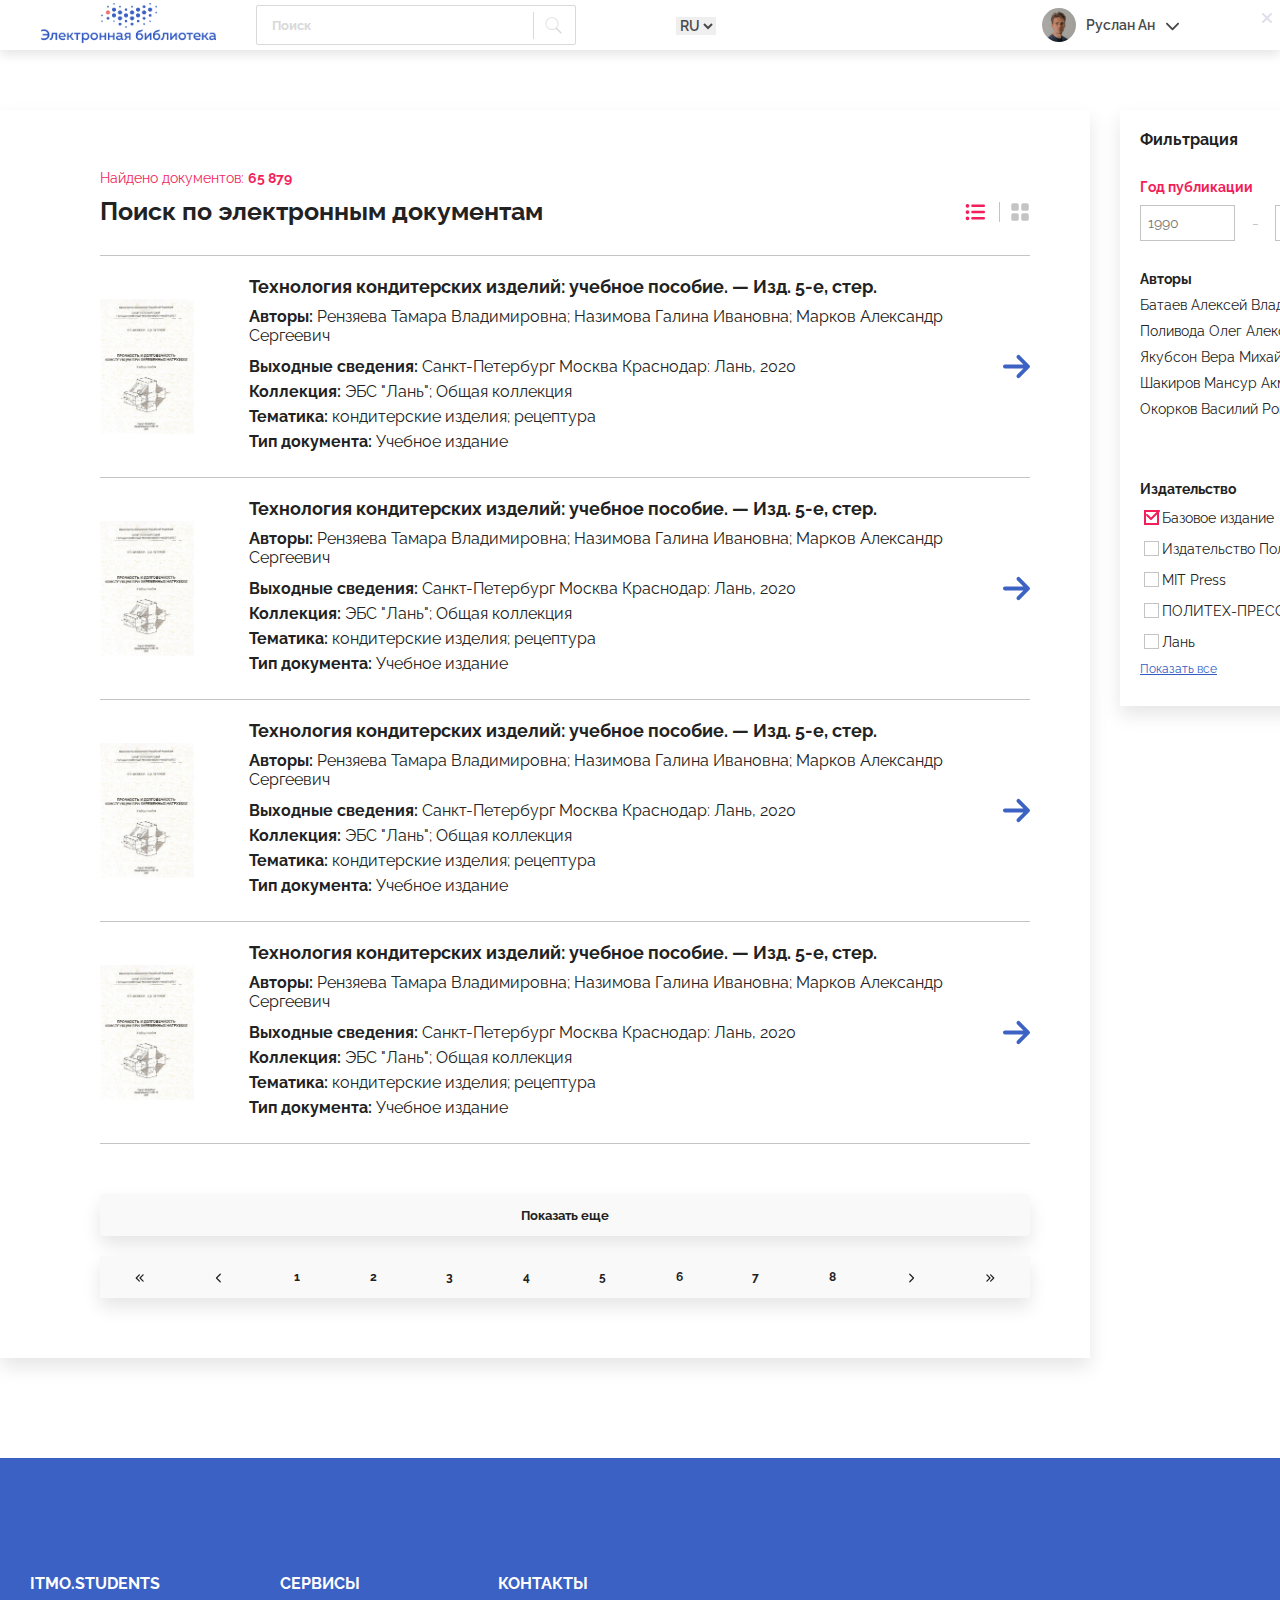
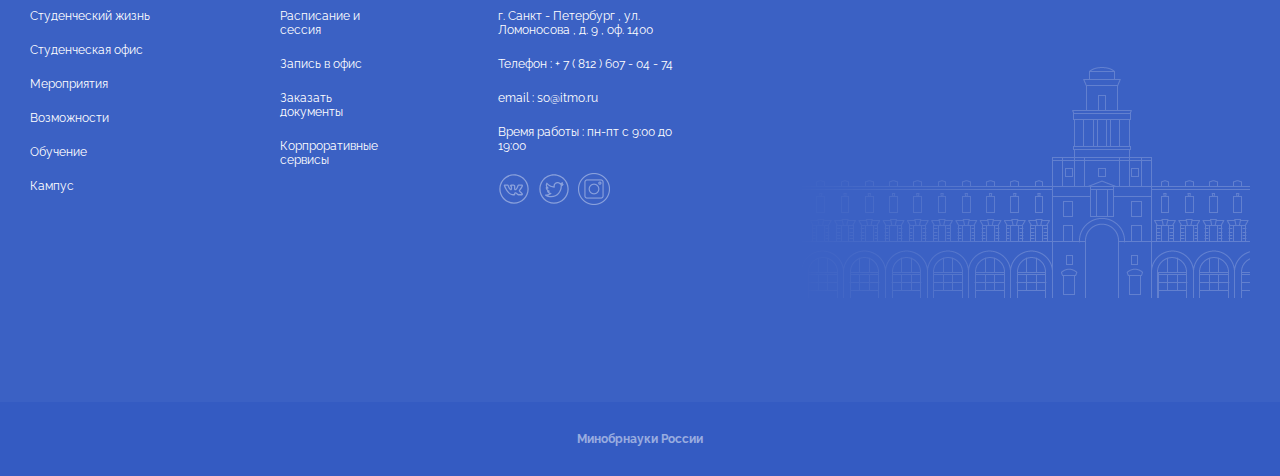
==== search.html @ 79553972 "Initial commit" ====
<!DOCTYPE html>
<html lang="ru">

<head>
    <link rel="stylesheet" href="style.css">
    <meta charset="utf-8">
    <title>Поиск</title>
</head>

<body>
    <header class="header">
        <nav class="header__nav">
            <ul class="header__nav-links">
                <li class="header__nav-link-item">
                    <img class="header__logo" src="assets/logo.png" alt="Логотип">
                </li>
                <li class="header__nav-link-item">
                    <form class="search__form">
                        <input class="search__input" type="search" placeholder="Поиск">
                        <button class="search__button"><a href="/search.html"><img
                                    src="assets/search-grey.svg"></a></button>
                    </form>
                </li>
                <li class="header__nav-link-item">
                    <select class="header__lang" name="lang">
                        <option class="header__lang-option">RU</option>
                        <option class="header__lang-option">EN</option>
                    </select>
                </li>
            </ul>
            <div class="header__profile">
                <img class="header__profile-img" src="assets/profile.jpg">
                <span class="header__profile-name">Руслан Ан</span>
                <img class="header__profile-arrow" src="assets/arrow-down.svg">
            </div>
        </nav>
    </header>
    <div class="container">
        <main class="search__main">
            <section class="search__results">
                <div class="search__header">
                    <div class="search__header-text">
                        <span class="search__header-number">Найдено документов: <span>65 879</span></span>
                        <span class="search__header-title">Поиск по электронным документам</span>
                    </div>
                    <div class="search__header-buttons">
                        <a><img src="assets/list.svg"></a>
                        <a><img src="assets/grid.svg"></a>
                    </div>
                </div>
                <article class="search__result-item">
                    <img class="search__result-img" src="assets/book.jpg">
                    <div class="search__result-description">
                        <span class="search__result-title">Технология кондитерских изделий: учебное пособие. — Изд. 5-е,
                            стер.</span>
                        <span class="search__result-description-item"><span>Авторы:</span> Рензяева Тамара Владимировна;
                            Назимова Галина
                            Ивановна; Марков Александр Сергеевич</span>
                        <span class="search__result-description-item"><span></span></span>
                        <span class="search__result-description-item"><span>Выходные сведения:</span> Санкт-Петербург
                            Москва Краснодар: Лань,
                            2020</span>
                        <span class="search__result-description-item"><span>Коллекция:</span> ЭБС "Лань"; Общая
                            коллекция</span>
                        <span class="search__result-description-item"><span>Тематика:</span> кондитерские изделия;
                            рецептура</span>
                        <span class="search__result-description-item"><span>Тип документа:</span> Учебное издание</span>
                    </div>
                    <img class="search__result-arrow" src="assets/arrow-right.svg">
                </article>
                <article class="search__result-item">
                    <img class="search__result-img" src="assets/book.jpg">
                    <div class="search__result-description">
                        <span class="search__result-title">Технология кондитерских изделий: учебное пособие. — Изд. 5-е,
                            стер.</span>
                        <span class="search__result-description-item"><span>Авторы:</span> Рензяева Тамара Владимировна;
                            Назимова Галина
                            Ивановна; Марков Александр Сергеевич</span>
                        <span class="search__result-description-item"><span></span></span>
                        <span class="search__result-description-item"><span>Выходные сведения:</span> Санкт-Петербург
                            Москва Краснодар: Лань,
                            2020</span>
                        <span class="search__result-description-item"><span>Коллекция:</span> ЭБС "Лань"; Общая
                            коллекция</span>
                        <span class="search__result-description-item"><span>Тематика:</span> кондитерские изделия;
                            рецептура</span>
                        <span class="search__result-description-item"><span>Тип документа:</span> Учебное издание</span>
                    </div>
                    <img class="search__result-arrow" src="assets/arrow-right.svg">
                </article>
                <article class="search__result-item">
                    <img class="search__result-img" src="assets/book.jpg">
                    <div class="search__result-description">
                        <span class="search__result-title">Технология кондитерских изделий: учебное пособие. — Изд. 5-е,
                            стер.</span>
                        <span class="search__result-description-item"><span>Авторы:</span> Рензяева Тамара Владимировна;
                            Назимова Галина
                            Ивановна; Марков Александр Сергеевич</span>
                        <span class="search__result-description-item"><span></span></span>
                        <span class="search__result-description-item"><span>Выходные сведения:</span> Санкт-Петербург
                            Москва Краснодар: Лань,
                            2020</span>
                        <span class="search__result-description-item"><span>Коллекция:</span> ЭБС "Лань"; Общая
                            коллекция</span>
                        <span class="search__result-description-item"><span>Тематика:</span> кондитерские изделия;
                            рецептура</span>
                        <span class="search__result-description-item"><span>Тип документа:</span> Учебное издание</span>
                    </div>
                    <img class="search__result-arrow" src="assets/arrow-right.svg">
                </article>
                <article class="search__result-item">
                    <img class="search__result-img" src="assets/book.jpg">
                    <div class="search__result-description">
                        <span class="search__result-title">Технология кондитерских изделий: учебное пособие. — Изд. 5-е,
                            стер.</span>
                        <span class="search__result-description-item"><span>Авторы:</span> Рензяева Тамара Владимировна;
                            Назимова Галина
                            Ивановна; Марков Александр Сергеевич</span>
                        <span class="search__result-description-item"><span></span></span>
                        <span class="search__result-description-item"><span>Выходные сведения:</span> Санкт-Петербург
                            Москва Краснодар: Лань,
                            2020</span>
                        <span class="search__result-description-item"><span>Коллекция:</span> ЭБС "Лань"; Общая
                            коллекция</span>
                        <span class="search__result-description-item"><span>Тематика:</span> кондитерские изделия;
                            рецептура</span>
                        <span class="search__result-description-item"><span>Тип документа:</span> Учебное издание</span>
                    </div>
                    <img class="search__result-arrow" src="assets/arrow-right.svg">
                </article>
                <button class="search__button-more">Показать еще</button>
                <div class="search__pagination">
                    <div class="search__pagination-item-arrow"><img src="assets/angles-left.svg"></div>
                    <div class="search__pagination-item-arrow"><img src="assets/chevron-left.svg"></div>
                    <div class="search__pagination-item-num">1</div>
                    <div class="search__pagination-item-num">2</div>
                    <div class="search__pagination-item-num">3</div>
                    <div class="search__pagination-item-num">4</div>
                    <div class="search__pagination-item-num">5</div>
                    <div class="search__pagination-item-num">6</div>
                    <div class="search__pagination-item-num">7</div>
                    <div class="search__pagination-item-num">8</div>
                    <div class="search__pagination-item-arrow"><img src="assets/chevron-right.svg"></div>
                    <div class="search__pagination-item-arrow"><img src="assets/angles-right.svg"></div>
                </div>
            </section>
            <aside class="search__filters">
                <div class="search__filter-header">
                    <span>Фильтрация</span>
                    <img src="assets/filter.svg">
                </div>
                <div class="search__filter-year">
                    <div class="search__filter-year-title">
                        <span>Год публикации</span>
                        <img src="assets/angle-up.svg">
                    </div>
                    <form class="search__filter-year-form">
                        <div class="search__filter-year-from">
                            <input type="search" placeholder="1990">
                            <a class="search__filter-year-clean"><img src="assets/xmark.svg"></a>
                        </div>
                        <span>-</span>
                        <div class="search__filter-year-to">
                            <input type="search" placeholder="2020">
                            <a class="search__filter-year-clean"><img src="assets/xmark.svg"></a>
                        </div>
                    </form>
                </div>
                <div class="search__filter-authors">
                    <div class="search__filter-authors-title">
                        <span>Авторы</span>
                        <img src="assets/angle-up.svg">
                    </div>
                    <div class="search__filter-author-item"><span>Батаев Алексей Владимирович</span></div>
                    <div class="search__filter-author-item"><span>Поливода Олег Александрович</span></div>
                    <div class="search__filter-author-item"><span>Якубсон Вера Михайловна</span></div>
                    <div class="search__filter-author-item"><span>Шакиров Мансур Акмелович</span></div>
                    <div class="search__filter-author-item"><span>Окорков Василий Романович </span></div>
                    <div class="search__filter-author-item">
                        <a class="search__filter-authors-more">Показать все</a>
                    </div>
                </div>


                <div class="search__filter-imprint">
                    <div class="search__filter-imprint-title">
                        <span>Издательство</span>
                        <img src="assets/angle-up.svg">
                    </div>
                    <div class="search__filter-imprint-item"><input type="checkbox" checked><label>Базовое
                            издание</label></div>
                    <div class="search__filter-imprint-item"><input type="checkbox"><label>Издательство Политех</label>
                    </div>
                    <div class="search__filter-imprint-item"><input type="checkbox"><label>MIT Press</label></div>
                    <div class="search__filter-imprint-item"><input type="checkbox"><label>ПОЛИТЕХ-ПРЕСС</label></div>
                    <div class="search__filter-imprint-item"><input type="checkbox"><label>Лань</label></div>
                </div>
                <div class="search__filter-imprint-item">
                    <a class="search__filter-imprint-more">Показать все</a>
                </div>

            </aside>
        </main>
    </div>

    <footer class="footer">
        <div class="footer__wrapper">
            <div class="footer__column">
                <h3>ITMO.STUDENTS</h3>
                <ul class="footer__links">
                    <li class="footer__link-item"><a href="#">Студенческий жизнь</a></li>
                    <li class="footer__link-item"><a href="#">Студенческая офис</a></li>
                    <li class="footer__link-item"><a href="#">Мероприятия</a></li>
                    <li class="footer__link-item"><a href="#">Возможности</a></li>
                    <li class="footer__link-item"><a href="#">Обучение</a></li>
                    <li class="footer__link-item"><a href="#">Кампус</a></li>
                </ul>
            </div>
            <div class="footer__column">
                <h3>СЕРВИСЫ</h3>
                <ul class="footer__links">
                    <li class="footer__link-item"><a href="#">Расписание и сессия</a></li>
                    <li class="footer__link-item"><a href="#">Запись в офис</a></li>
                    <li class="footer__link-item"><a href="#">Заказать документы</a></li>
                    <li class="footer__link-item"><a href="#">Корпроративные сервисы</a></li>
                </ul>
            </div>
            <div class="footer__column">
                <h3>КОНТАКТЫ</h3>
                <ul class="footer__links">
                    <li class="footer__link-item">г. Санкт - Петербург , ул. Ломоносова , д. 9 , оф. 1400</li>
                    <li class="footer__link-item">Телефон : + 7 ( 812 ) 607 - 04 - 74</li>
                    <li class="footer__link-item">email : so@itmo.ru </li>
                    <li class="footer__link-item">Время работы : пн-пт с 9:00 до 19:00</li>
                    <li class="footer__link-item">
                        <div class="footer__social">
                            <a class="footer__social-item"><img src="assets/vk.svg" alt="VK"></a>
                            <a class="footer__social-item"><img src="assets/twitter.svg" alt="Twitter"></a>
                            <a class="footer__social-item"><img src="assets/instagram.png" alt="Instagram"></a>
                        </div>
                    </li>
                </ul>
            </div>
            <div class="footer__column">
                <img src="assets/building.png">
            </div>
        </div>
    </footer>
    <div class="footer__banner">
        <span class="footer__banner-text">Минобрнауки России</span>
    </div>

</body>

</html>
---- style.css ----
/*--------------------------------index.html---------------------------------------*/

@import url('https://fonts.googleapis.com/css2?family=Raleway:ital,wght@0,100..900;1,100..900&display=swap');

* {
    font-family: "Raleway", serif;
    color: #222222;
}

body {
    margin: 0;
}

.container {
    width: 1500px;
    margin: auto
}

ul {
    list-style: none;
}

#oval {
    position: absolute;
    background: url('assets/ellipse.png');
    background-size: cover;
    width: 100%;
    height: 1020px;
    background-repeat: no-repeat;
    z-index: -1;
    top: 770px;
}

.button {
    color: #FFFFFF;
    font-size: 14px;
    font-weight: 400;
    padding: 15px 30px;
    background-color: rgba(25, 70, 186, 0.85);
    border: none;
    border-radius: 2px;

}

.button:hover,
.header__lang,
.search__button {
    cursor: pointer;
}

.header-main {
    height: 100px;
    margin-top: 40px;
}

.header-main__nav,
.header-main__nav-links {
    display: flex;
    flex-direction: row;
    justify-content: right;
}

.header-main__nav-links {
    align-items: center;
}

.header-main__nav-link-item:first-child {
    margin-right: 30px;
}

.header-main__lang {
    color: #9F9F9F;
    font-size: 14px;
    border: none;
}

.search-main {
    display: flex;
    flex-direction: column;
    align-items: center;
    margin-top: 50px;
}

.search-main__title {
    font-size: 36px;
}

.search-main__form {
    margin: 0 0 30px 0;
    position: relative;
}

.search-main__input {
    width: 670px;
    height: 57px;
    border: none;
    box-shadow: 0px 10px 9px 0px rgba(0, 0, 0, 0.10);
    padding: 0 15px;
    border-radius: 2px;
}

.search-main__input::placeholder {
    color: #C8C8C8;
}

.search-main__button {
    border: none;
    background-color: none;
    background-color: unset;
    position: absolute;
    right: 10px;
    top: 20px;
    border-left: 1px solid rgba(204, 204, 204, 1);
    padding-left: 10px;
}

.search-main__button>a>img {
    height: 19px;
    margin-top: 3px;
}

.search-main__buttons>button:first-child {
    margin-right: 30px;
}

.about {
    display: flex;
    flex-direction: row;
    justify-content: space-around;
    margin-top: 200px;
}

.about__article {
    width: 315px;
    box-shadow: 6px -4px 20px 0px rgba(0, 0, 0, 0.10);
    border-radius: 4px;
    padding: 60px 30px;
    display: flex;
    flex-direction: column;
    align-items: center;
    background-color: #FFFFFF;
}

.article__decription {
    font-weight: 600;
    text-align: center;
    color: rgba(159, 159, 159, 1);
    margin: 0;
}

main {
    margin-bottom: 100px;
}

footer {
    display: flex;
    flex-direction: column;
    justify-content: space-between;
    background-color: #3b61c4;
    padding: 100px 30px;
}

.footer__wrapper {
    display: flex;
    flex-direction: row;
    justify-content: space-between;
}

.footer__column {
    margin-right: 120px;
}

.footer__column>h3 {
    color: #FFFFFF;
    font-size: 16px;
}

.footer__column:last-child {
    padding: 90px 0 0 0;
    margin: 0;
}

.footer__links {
    padding: 0;
}

.footer__link-item,
.footer__link-item>a {
    color: #FFFFFF;
    text-decoration: none;
    font-size: 12px;
}

.footer__link-item {
    margin-bottom: 20px;
}

.footer__social-item>img {
    height: 32px;
    opacity: 0.4;
    margin-right: 5px;
}

.footer__banner {
    background-color: #345bc2;
    height: 74px;
    display: flex;
    flex-direction: row;
    align-items: center;
    justify-content: center;
}

.footer__banner-text {
    color: rgba(255, 255, 255, 0.5);
    font-size: 12px;
    font-weight: 700;
}

/*--------------------------------search.html---------------------------------------*/

.header {
    box-shadow: 0px 5px 10px 0px rgba(0, 0, 0, 0.10);
}

.header__nav,
.header__nav-links,
.header__profile,
.search__main,
.search__result-item,
.search__header,
.search__filter-header,
.search__filter-year-form,
.search__filter-year-title,
.search__filter-authors-title,
.search__filter-imprint-title {
    display: flex;
    flex-direction: row;
    align-items: center;
}

.search__main {
    align-items: flex-start;
}

.header__nav {
    justify-content: space-between;
    height: 50px;
}

.header__logo {
    height: 40px;
    margin-right: 40px;
}

.header__nav-links {
    justify-content: flex-start;
}

.search__form {
    position: relative;
    margin-right: 100px;
}

.search__input {
    width: 320px;
    height: 40px;
    border: 1px solid #D9D9D9;
    padding: 0 15px;
    border-radius: 2px;
}

.search__input::placeholder {
    color: #D9D9D9;
    font-weight: 700;
}

.search__button {
    border: none;
    background-color: unset;
    position: absolute;
    right: 7px;
    top: 7px;
    border-left: 1px solid #D9D9D9;
    padding-left: 10px;
}

.search__button>a>img {
    height: 19px;
    margin-top: 3px;
}

.header__lang {
    border: none;
    color: #494949;
    font-size: 14px;
    font-weight: 600;
}

.header__profile {
    margin-right: 100px;
}

.header__profile-img {
    height: 34px;
    border-radius: 34px;
    margin-right: 10px;
}

.header__profile-name {
    color: #494949;
    font-size: 14px;
    font-weight: 600;
    margin-right: 10px;
}

.header__profile-arrow {
    width: 15px;
}

.search__results {
    margin-top: 60px;
    width: 930px;
    box-shadow: 0px 9px 18px 0px rgba(0, 0, 0, 0.10);
    display: flex;
    flex-direction: column;
    padding: 60px 60px 60px 100px;
}

.search__header {
    justify-content: space-between;
    align-items: flex-end;
    margin-bottom: 30px;
}

.search__header-text {
    display: flex;
    flex-direction: column;
}

.search__header-number {
    color: #F21F5B;
    font-size: 14px;
}

.search__header-number>span {
    font-size: 14px;
    color: #F21F5B;
    font-weight: 700;
}

.search__header-title {
    font-size: 25px;
    font-weight: 700;
    margin-top: 10px;
}

.search__header-buttons>a>img {
    height: 20px;
    padding: 0 10px;
}

.search__header-buttons>a:last-child>img {
    border-left: 1px solid #C4C4C4;
    padding-right: 0;
}


.search__result-item {
    border-top: 1px solid #C4C4C4;
    border-bottom: 1px solid #C4C4C4;
    padding: 20px 0;
    justify-content: space-between;
    margin-top: -1px;
}

.search__result-img {
    height: 135px;
}

.search__result-description {
    display: flex;
    flex-direction: column;
    align-items: flex-start;
    width: 700px;
}

.search__result-title {
    font-size: 18px;
    font-weight: 700;
    margin-bottom: 10px;
}

.search__result-description-item {
    margin-bottom: 6px;
}

.search__result-description-item>span {
    font-weight: 700;
}

.search__result-arrow {
    width: 27px;
}

.search__button-more {
    border: none;
    border-radius: 4px;
    box-shadow: 0px 9px 18px 0px rgba(0, 0, 0, 0.10);
    margin-top: 50px;
    background-color: #FAF9F9;
    font-weight: 700;
    height: 42px;
}

.search__pagination {
    height: 42px;
    width: 100%;
    display: flex;
    flex-direction: row;
    align-items: center;
    justify-content: space-around;
    box-shadow: 0px 9px 18px 0px rgba(0, 0, 0, 0.10);
    margin-top: 20px;
    background-color: #FAF9F9;
}

.search__pagination-item-arrow>img {
    height: 10px;
    width: 10px;
}

.search__pagination-item-num {
    font-weight: 700;
    font-size: 12px;
}

.search__filters {
    margin-top: 60px;
    width: 230px;
    box-shadow: 0px 9px 18px 0px rgba(0, 0, 0, 0.10);
    display: flex;
    flex-direction: column;
    padding: 20px;
    margin-left: 30px;
}

.search__filter-header,
.search__filter-year-form,
.search__filter-year-title {
    justify-content: space-between;
}

.search__filter-header>span {
    font-weight: 700;
}

.search__filter-header>img {
    width: 18px;
}

.search__filter-year,
.search__filter-authors,
.search__filter-imprint {
    margin-top: 30px;
}

.search__filter-year-form>span {
    color: #C4C4C4;
}

.search__filter-year-title {
    align-items: flex-start;
}

.search__filter-year-title>span,
.search__filter-authors-title>span,
.search__filter-imprint-title>span {
    font-size: 14px;
    font-weight: 700;
    color: #F21F5B;
    margin-bottom: 10px;
}

.search__filter-authors-title>span,
.search__filter-imprint-title>span {
    color: #222222;
}

.search__filter-year-title>img,
.search__filter-authors-title>img,
.search__filter-imprint-title>img {
    height: 20px;
}

.search__filter-year-from>input,
.search__filter-year-to>input {
    width: 95px;
    height: 36px;
    border: 1px solid #C4C4C4;
    font-size: 14px;
    padding: 7px;
}

.search__filter-year-form>input::placeholder {
    color: #C4C4C4;
}

-from,
.search__filter-year-to {
    position: relative;
}

.search__filter-year-clean {
    position: absolute;
    z-index: 1;
    right: 7px;
    top: 10px;
}

.search__filter-year-clean>img {
    height: 16px;
}

.search__filter-authors-title,
.search__filter-imprint-title {
    justify-content: space-between;
    align-items: flex-start;
}

.search__filter-author-item,
.search__filter-imprint-item {
    margin-bottom: 10px;
    font-size: 14px;
}

.search__filter-author-item:last-of-type,
.search__filter-imprint-more:last-of-type {
    display: flex;
    flex-direction: row;
    justify-content: end;
}

.search__filter-authors-more,
.search__filter-imprint-more {
    text-decoration: underline;
    color: #345bc2;
    font-size: 12px;
}

.search__filter-imprint-item {
    display: flex;
    align-items: center;
}

.search__filter-imprint-item>input[type="checkbox"]:checked {
    border: 2px solid #F21F5B;
}

.search__filter-imprint-item>input[type="checkbox"] {
    border: 1px solid #C4C4C4;
    accent-color: white;
    appearance: none;
    height: 15px;
    width: 15px;
    position: relative;
}

.search__filter-imprint-item>input[type="checkbox"]:checked::after {
    content: "";
    background-image: url('assets/check.svg');
    background-repeat: no-repeat;
    position: absolute;
    top: -5px;
    left: 0px;
    width: 16px;
    height: 16px;
    color: #F21F5B;
}
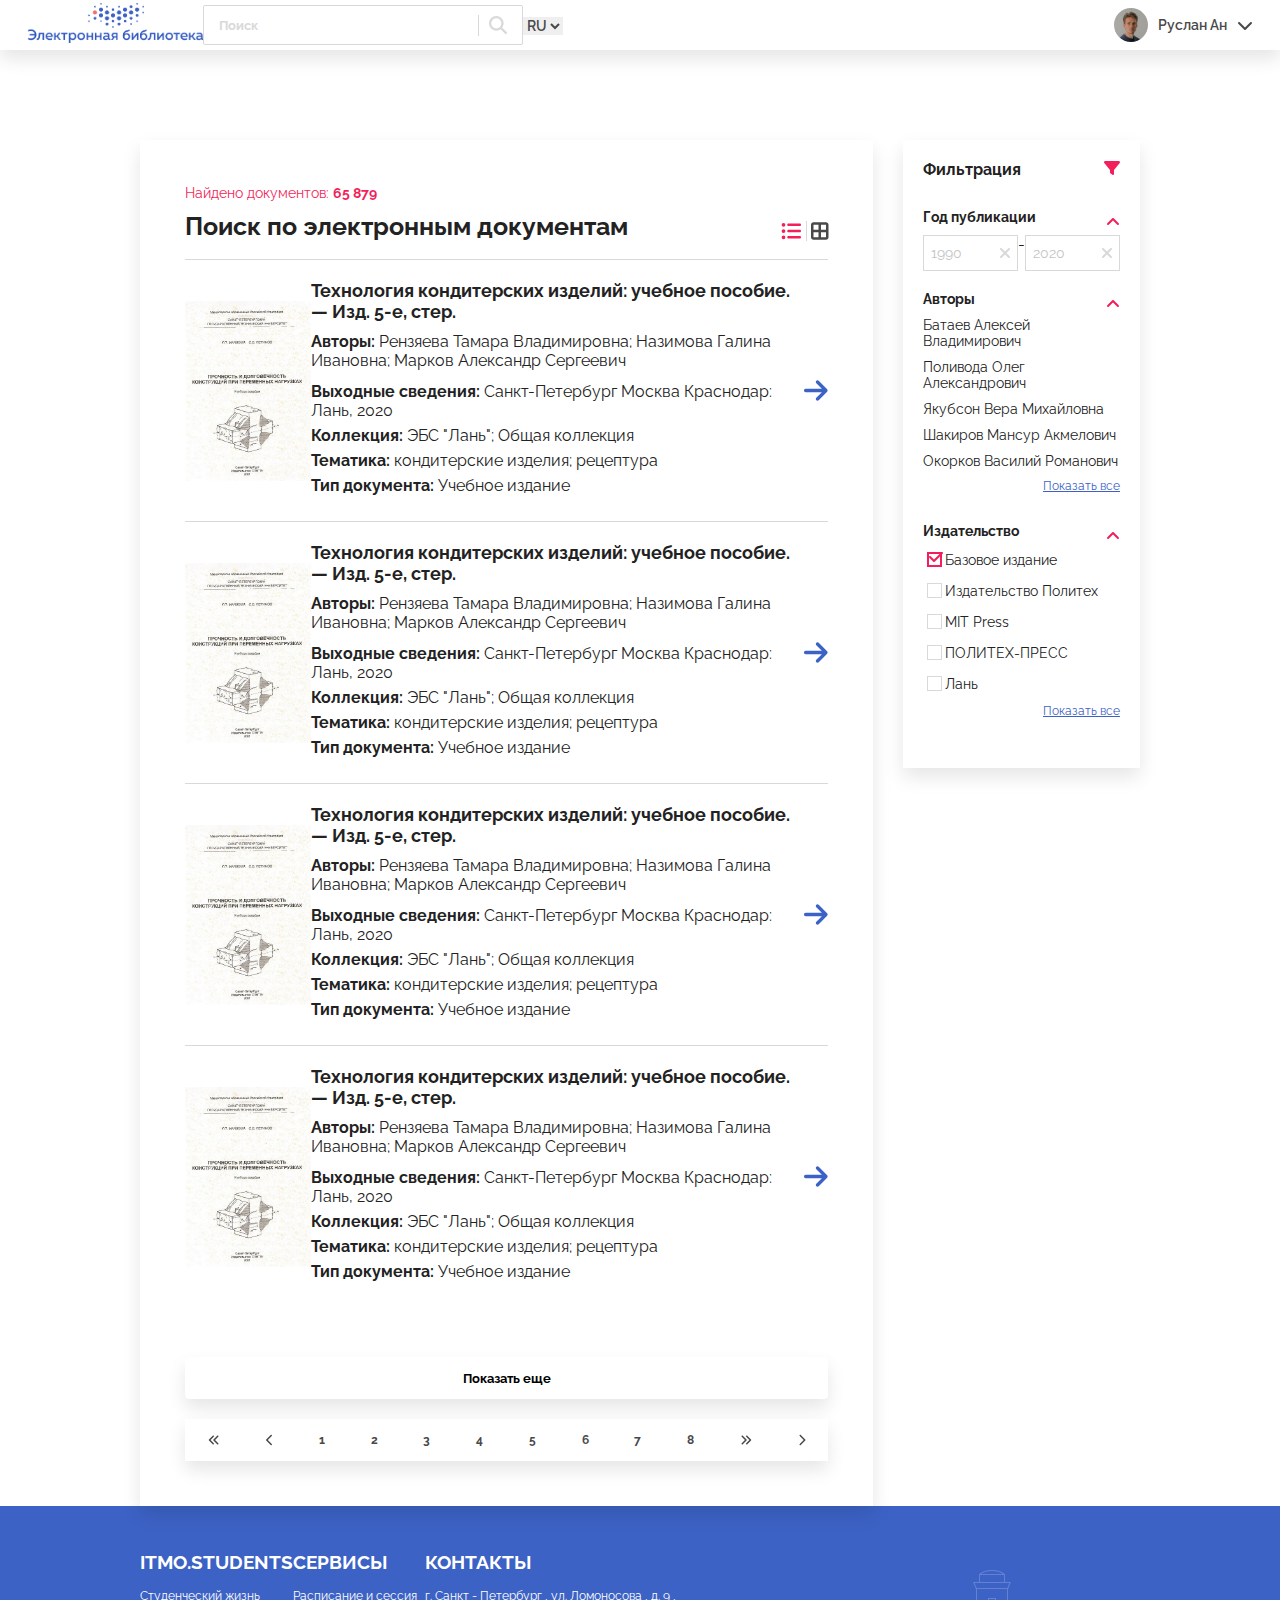
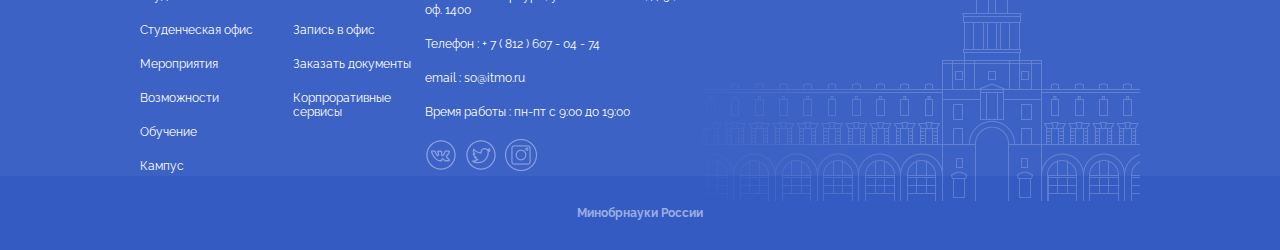
==== commit 7a7cfd18: "- refactor css to scss - added fontawesome - added responsiveness" ====
--- a/search.html
+++ b/search.html
@@ -2,8 +2,12 @@
 <html lang="ru">
 
 <head>
-    <link rel="stylesheet" href="style.css">
-    <meta charset="utf-8">
+    <meta charset="UTF-8">
+    <meta name="viewport"
+          content="width=device-width, user-scalable=no, initial-scale=1.0, maximum-scale=1.0, minimum-scale=1.0">
+    <meta http-equiv="X-UA-Compatible" content="ie=edge">
+    <link rel="stylesheet" href="style/style.css">
+    <script src="assets/fontawesome/js/all.js" defer></script>
     <title>Поиск</title>
 </head>
 
@@ -15,10 +19,11 @@
                     <img class="header__logo" src="assets/logo.png" alt="Логотип">
                 </li>
                 <li class="header__nav-link-item">
-                    <form class="search__form">
-                        <input class="search__input" type="search" placeholder="Поиск">
-                        <button class="search__button"><a href="/search.html"><img
-                                    src="assets/search-grey.svg"></a></button>
+                    <form class="header__search-form">
+                        <input class="header__search-input" type="search" placeholder="Поиск">
+                        <button class="header__search-button" type="submit"  tabindex="4">
+                            <span class="fa-solid fa-magnifying-glass"></span>
+                        </button>
                     </form>
                 </li>
                 <li class="header__nav-link-item">
@@ -31,225 +36,222 @@
             <div class="header__profile">
                 <img class="header__profile-img" src="assets/profile.jpg">
                 <span class="header__profile-name">Руслан Ан</span>
-                <img class="header__profile-arrow" src="assets/arrow-down.svg">
+                <span class="header__profile-arrow fa-solid fa-chevron-down"></span>
             </div>
         </nav>
     </header>
-    <div class="container">
-        <main class="search__main">
-            <section class="search__results">
-                <div class="search__header">
-                    <div class="search__header-text">
-                        <span class="search__header-number">Найдено документов: <span>65 879</span></span>
-                        <span class="search__header-title">Поиск по электронным документам</span>
+    <div class="spacer"></div>
+    <main class="search__main">
+        <section class="search__results">
+            <div class="search__header">
+                <div class="search__header-text">
+                    <span class="search__header-number">Найдено документов: <span>65 879</span></span>
+                    <span class="search__header-title">Поиск по электронным документам</span>
+                </div>
+                <div class="search__header-buttons">
+                    <span class="search__header-button-list fa-solid fa-list-ul"></span>
+                    <span class="search__header-button-grid fa-solid fa-border-all"></span>
+                </div>
+            </div>
+            <article class="search__result-item">
+                <img class="search__result-img" src="assets/book.jpg">
+                <div class="search__result-description">
+                    <span class="search__result-title">Технология кондитерских изделий: учебное пособие. — Изд. 5-е,
+                        стер.</span>
+                    <span class="search__result-description-item"><span>Авторы:</span> Рензяева Тамара Владимировна;
+                        Назимова Галина
+                        Ивановна; Марков Александр Сергеевич</span>
+                    <span class="search__result-description-item"><span></span></span>
+                    <span class="search__result-description-item"><span>Выходные сведения:</span> Санкт-Петербург
+                        Москва Краснодар: Лань,
+                        2020</span>
+                    <span class="search__result-description-item"><span>Коллекция:</span> ЭБС "Лань"; Общая
+                        коллекция</span>
+                    <span class="search__result-description-item"><span>Тематика:</span> кондитерские изделия;
+                        рецептура</span>
+                    <span class="search__result-description-item"><span>Тип документа:</span> Учебное издание</span>
+                </div>
+                <a class="search__result-view" href=""><span class="search__result-arrow fa-solid fa-arrow-right"></span></a>
+
+            </article>
+            <article class="search__result-item">
+                <img class="search__result-img" src="assets/book.jpg">
+                <div class="search__result-description">
+                    <span class="search__result-title">Технология кондитерских изделий: учебное пособие. — Изд. 5-е,
+                        стер.</span>
+                    <span class="search__result-description-item"><span>Авторы:</span> Рензяева Тамара Владимировна;
+                        Назимова Галина
+                        Ивановна; Марков Александр Сергеевич</span>
+                    <span class="search__result-description-item"><span></span></span>
+                    <span class="search__result-description-item"><span>Выходные сведения:</span> Санкт-Петербург
+                        Москва Краснодар: Лань,
+                        2020</span>
+                    <span class="search__result-description-item"><span>Коллекция:</span> ЭБС "Лань"; Общая
+                        коллекция</span>
+                    <span class="search__result-description-item"><span>Тематика:</span> кондитерские изделия;
+                        рецептура</span>
+                    <span class="search__result-description-item"><span>Тип документа:</span> Учебное издание</span>
+                </div>
+                <a class="search__result-view" href=""><span class="search__result-arrow fa-solid fa-arrow-right"></span></a>
+            </article>
+            <article class="search__result-item">
+                <img class="search__result-img" src="assets/book.jpg">
+                <div class="search__result-description">
+                    <span class="search__result-title">Технология кондитерских изделий: учебное пособие. — Изд. 5-е,
+                        стер.</span>
+                    <span class="search__result-description-item"><span>Авторы:</span> Рензяева Тамара Владимировна;
+                        Назимова Галина
+                        Ивановна; Марков Александр Сергеевич</span>
+                    <span class="search__result-description-item"><span></span></span>
+                    <span class="search__result-description-item"><span>Выходные сведения:</span> Санкт-Петербург
+                        Москва Краснодар: Лань,
+                        2020</span>
+                    <span class="search__result-description-item"><span>Коллекция:</span> ЭБС "Лань"; Общая
+                        коллекция</span>
+                    <span class="search__result-description-item"><span>Тематика:</span> кондитерские изделия;
+                        рецептура</span>
+                    <span class="search__result-description-item"><span>Тип документа:</span> Учебное издание</span>
+                </div>
+                <a class="search__result-view" href=""><span class="search__result-arrow fa-solid fa-arrow-right"></span></a>
+            </article>
+            <article class="search__result-item">
+                <img class="search__result-img" src="assets/book.jpg">
+                <div class="search__result-description">
+                    <span class="search__result-title">Технология кондитерских изделий: учебное пособие. — Изд. 5-е,
+                        стер.</span>
+                    <span class="search__result-description-item"><span>Авторы:</span> Рензяева Тамара Владимировна;
+                        Назимова Галина
+                        Ивановна; Марков Александр Сергеевич</span>
+                    <span class="search__result-description-item"><span></span></span>
+                    <span class="search__result-description-item"><span>Выходные сведения:</span> Санкт-Петербург
+                        Москва Краснодар: Лань,
+                        2020</span>
+                    <span class="search__result-description-item"><span>Коллекция:</span> ЭБС "Лань"; Общая
+                        коллекция</span>
+                    <span class="search__result-description-item"><span>Тематика:</span> кондитерские изделия;
+                        рецептура</span>
+                    <span class="search__result-description-item"><span>Тип документа:</span> Учебное издание</span>
+                </div>
+                <a class="search__result-view" href=""><span class="search__result-arrow fa-solid fa-arrow-right"></span></a>
+            </article>
+            <button class="search__button-more">Показать еще</button>
+            <div class="search__pagination">
+                <span class="search__pagination-item-arrow fa-solid fa-angles-left"></span>
+                <span class="search__pagination-item-arrow fa-solid fa-chevron-left"></span>
+                <div class="search__pagination-item-num">1</div>
+                <div class="search__pagination-item-num">2</div>
+                <div class="search__pagination-item-num">3</div>
+                <div class="search__pagination-item-num">4</div>
+                <div class="search__pagination-item-num">5</div>
+                <div class="search__pagination-item-num">6</div>
+                <div class="search__pagination-item-num">7</div>
+                <div class="search__pagination-item-num">8</div>
+                <span class="search__pagination-item-arrow fa-solid fa-angles-right"></span>
+                <span class="search__pagination-item-arrow fa-solid fa-chevron-right"></span>
+            </div>
+        </section>
+        <aside class="search__filters">
+            <div class="search__filters-title">
+                <span>Фильтрация</span>
+                <span class="fa-solid fa-filter"></span>
+            </div>
+            <div class="search__filter search__filter-year">
+                <div class="search__filter-header">
+                    <span class=" search__filter-title">Год публикации</span>
+                    <span class="fa-solid fa-angle-up"></span>
+                </div>
+                <form class="search__filter-year-form">
+                    <div class="search__filter-year-from">
+                        <input type="search" placeholder="1990">
+                        <span class="search__filter-year-clean fa-solid fa-xmark"></span>
                     </div>
-                    <div class="search__header-buttons">
-                        <a><img src="assets/list.svg"></a>
-                        <a><img src="assets/grid.svg"></a>
+                    <span>-</span>
+                    <div class="search__filter-year-to">
+                        <input type="search" placeholder="2020">
+                        <span class="search__filter-year-clean fa-solid fa-xmark"></span>
                     </div>
-                </div>
-                <article class="search__result-item">
-                    <img class="search__result-img" src="assets/book.jpg">
-                    <div class="search__result-description">
-                        <span class="search__result-title">Технология кондитерских изделий: учебное пособие. — Изд. 5-е,
-                            стер.</span>
-                        <span class="search__result-description-item"><span>Авторы:</span> Рензяева Тамара Владимировна;
-                            Назимова Галина
-                            Ивановна; Марков Александр Сергеевич</span>
-                        <span class="search__result-description-item"><span></span></span>
-                        <span class="search__result-description-item"><span>Выходные сведения:</span> Санкт-Петербург
-                            Москва Краснодар: Лань,
-                            2020</span>
-                        <span class="search__result-description-item"><span>Коллекция:</span> ЭБС "Лань"; Общая
-                            коллекция</span>
-                        <span class="search__result-description-item"><span>Тематика:</span> кондитерские изделия;
-                            рецептура</span>
-                        <span class="search__result-description-item"><span>Тип документа:</span> Учебное издание</span>
-                    </div>
-                    <img class="search__result-arrow" src="assets/arrow-right.svg">
-                </article>
-                <article class="search__result-item">
-                    <img class="search__result-img" src="assets/book.jpg">
-                    <div class="search__result-description">
-                        <span class="search__result-title">Технология кондитерских изделий: учебное пособие. — Изд. 5-е,
-                            стер.</span>
-                        <span class="search__result-description-item"><span>Авторы:</span> Рензяева Тамара Владимировна;
-                            Назимова Галина
-                            Ивановна; Марков Александр Сергеевич</span>
-                        <span class="search__result-description-item"><span></span></span>
-                        <span class="search__result-description-item"><span>Выходные сведения:</span> Санкт-Петербург
-                            Москва Краснодар: Лань,
-                            2020</span>
-                        <span class="search__result-description-item"><span>Коллекция:</span> ЭБС "Лань"; Общая
-                            коллекция</span>
-                        <span class="search__result-description-item"><span>Тематика:</span> кондитерские изделия;
-                            рецептура</span>
-                        <span class="search__result-description-item"><span>Тип документа:</span> Учебное издание</span>
-                    </div>
-                    <img class="search__result-arrow" src="assets/arrow-right.svg">
-                </article>
-                <article class="search__result-item">
-                    <img class="search__result-img" src="assets/book.jpg">
-                    <div class="search__result-description">
-                        <span class="search__result-title">Технология кондитерских изделий: учебное пособие. — Изд. 5-е,
-                            стер.</span>
-                        <span class="search__result-description-item"><span>Авторы:</span> Рензяева Тамара Владимировна;
-                            Назимова Галина
-                            Ивановна; Марков Александр Сергеевич</span>
-                        <span class="search__result-description-item"><span></span></span>
-                        <span class="search__result-description-item"><span>Выходные сведения:</span> Санкт-Петербург
-                            Москва Краснодар: Лань,
-                            2020</span>
-                        <span class="search__result-description-item"><span>Коллекция:</span> ЭБС "Лань"; Общая
-                            коллекция</span>
-                        <span class="search__result-description-item"><span>Тематика:</span> кондитерские изделия;
-                            рецептура</span>
-                        <span class="search__result-description-item"><span>Тип документа:</span> Учебное издание</span>
-                    </div>
-                    <img class="search__result-arrow" src="assets/arrow-right.svg">
-                </article>
-                <article class="search__result-item">
-                    <img class="search__result-img" src="assets/book.jpg">
-                    <div class="search__result-description">
-                        <span class="search__result-title">Технология кондитерских изделий: учебное пособие. — Изд. 5-е,
-                            стер.</span>
-                        <span class="search__result-description-item"><span>Авторы:</span> Рензяева Тамара Владимировна;
-                            Назимова Галина
-                            Ивановна; Марков Александр Сергеевич</span>
-                        <span class="search__result-description-item"><span></span></span>
-                        <span class="search__result-description-item"><span>Выходные сведения:</span> Санкт-Петербург
-                            Москва Краснодар: Лань,
-                            2020</span>
-                        <span class="search__result-description-item"><span>Коллекция:</span> ЭБС "Лань"; Общая
-                            коллекция</span>
-                        <span class="search__result-description-item"><span>Тематика:</span> кондитерские изделия;
-                            рецептура</span>
-                        <span class="search__result-description-item"><span>Тип документа:</span> Учебное издание</span>
-                    </div>
-                    <img class="search__result-arrow" src="assets/arrow-right.svg">
-                </article>
-                <button class="search__button-more">Показать еще</button>
-                <div class="search__pagination">
-                    <div class="search__pagination-item-arrow"><img src="assets/angles-left.svg"></div>
-                    <div class="search__pagination-item-arrow"><img src="assets/chevron-left.svg"></div>
-                    <div class="search__pagination-item-num">1</div>
-                    <div class="search__pagination-item-num">2</div>
-                    <div class="search__pagination-item-num">3</div>
-                    <div class="search__pagination-item-num">4</div>
-                    <div class="search__pagination-item-num">5</div>
-                    <div class="search__pagination-item-num">6</div>
-                    <div class="search__pagination-item-num">7</div>
-                    <div class="search__pagination-item-num">8</div>
-                    <div class="search__pagination-item-arrow"><img src="assets/chevron-right.svg"></div>
-                    <div class="search__pagination-item-arrow"><img src="assets/angles-right.svg"></div>
-                </div>
-            </section>
-            <aside class="search__filters">
+                </form>
+            </div>
+            <div class="search__filter search__filter-authors">
                 <div class="search__filter-header">
-                    <span>Фильтрация</span>
-                    <img src="assets/filter.svg">
-                </div>
-                <div class="search__filter-year">
-                    <div class="search__filter-year-title">
-                        <span>Год публикации</span>
-                        <img src="assets/angle-up.svg">
-                    </div>
-                    <form class="search__filter-year-form">
-                        <div class="search__filter-year-from">
-                            <input type="search" placeholder="1990">
-                            <a class="search__filter-year-clean"><img src="assets/xmark.svg"></a>
-                        </div>
-                        <span>-</span>
-                        <div class="search__filter-year-to">
-                            <input type="search" placeholder="2020">
-                            <a class="search__filter-year-clean"><img src="assets/xmark.svg"></a>
-                        </div>
-                    </form>
-                </div>
-                <div class="search__filter-authors">
-                    <div class="search__filter-authors-title">
-                        <span>Авторы</span>
-                        <img src="assets/angle-up.svg">
-                    </div>
-                    <div class="search__filter-author-item"><span>Батаев Алексей Владимирович</span></div>
-                    <div class="search__filter-author-item"><span>Поливода Олег Александрович</span></div>
-                    <div class="search__filter-author-item"><span>Якубсон Вера Михайловна</span></div>
-                    <div class="search__filter-author-item"><span>Шакиров Мансур Акмелович</span></div>
-                    <div class="search__filter-author-item"><span>Окорков Василий Романович </span></div>
-                    <div class="search__filter-author-item">
-                        <a class="search__filter-authors-more">Показать все</a>
-                    </div>
-                </div>
-
-
-                <div class="search__filter-imprint">
-                    <div class="search__filter-imprint-title">
-                        <span>Издательство</span>
-                        <img src="assets/angle-up.svg">
-                    </div>
-                    <div class="search__filter-imprint-item"><input type="checkbox" checked><label>Базовое
-                            издание</label></div>
-                    <div class="search__filter-imprint-item"><input type="checkbox"><label>Издательство Политех</label>
-                    </div>
-                    <div class="search__filter-imprint-item"><input type="checkbox"><label>MIT Press</label></div>
-                    <div class="search__filter-imprint-item"><input type="checkbox"><label>ПОЛИТЕХ-ПРЕСС</label></div>
-                    <div class="search__filter-imprint-item"><input type="checkbox"><label>Лань</label></div>
-                </div>
+                    <span class=" search__filter-title">Авторы</span>
+                    <span class="fa-solid fa-angle-up"></span>
+                </div>
+                <div class="search__filter-author-item"><span>Батаев Алексей Владимирович</span></div>
+                <div class="search__filter-author-item"><span>Поливода Олег Александрович</span></div>
+                <div class="search__filter-author-item"><span>Якубсон Вера Михайловна</span></div>
+                <div class="search__filter-author-item"><span>Шакиров Мансур Акмелович</span></div>
+                <div class="search__filter-author-item"><span>Окорков Василий Романович </span></div>
+                <div class="search__filter-author-item">
+                    <a class="search__filter-authors-more">Показать все</a>
+                </div>
+            </div>
+
+
+            <div class="search__filter search__filter-imprint">
+                <div class="search__filter-header">
+                    <span class=" search__filter-title">Издательство</span>
+                    <span class="fa-solid fa-angle-up"></span>
+                </div>
+                <div class="search__filter-imprint-item"><input class="search__filter-imprint-checkbox" type="checkbox" checked><label>Базовое
+                        издание</label></div>
+                <div class="search__filter-imprint-item"><input class="search__filter-imprint-checkbox" type="checkbox"><label>Издательство Политех</label>
+                </div>
+                <div class="search__filter-imprint-item"><input class="search__filter-imprint-checkbox" type="checkbox"><label>MIT Press</label></div>
+                <div class="search__filter-imprint-item"><input class="search__filter-imprint-checkbox" type="checkbox"><label>ПОЛИТЕХ-ПРЕСС</label></div>
+                <div class="search__filter-imprint-item"><input class="search__filter-imprint-checkbox" type="checkbox"><label>Лань</label></div>
                 <div class="search__filter-imprint-item">
                     <a class="search__filter-imprint-more">Показать все</a>
                 </div>
-
-            </aside>
-        </main>
-    </div>
-
+            </div>
+        </aside>
+    </main>
     <footer class="footer">
         <div class="footer__wrapper">
-            <div class="footer__column">
-                <h3>ITMO.STUDENTS</h3>
-                <ul class="footer__links">
-                    <li class="footer__link-item"><a href="#">Студенческий жизнь</a></li>
-                    <li class="footer__link-item"><a href="#">Студенческая офис</a></li>
-                    <li class="footer__link-item"><a href="#">Мероприятия</a></li>
-                    <li class="footer__link-item"><a href="#">Возможности</a></li>
-                    <li class="footer__link-item"><a href="#">Обучение</a></li>
-                    <li class="footer__link-item"><a href="#">Кампус</a></li>
-                </ul>
-            </div>
-            <div class="footer__column">
-                <h3>СЕРВИСЫ</h3>
-                <ul class="footer__links">
-                    <li class="footer__link-item"><a href="#">Расписание и сессия</a></li>
-                    <li class="footer__link-item"><a href="#">Запись в офис</a></li>
-                    <li class="footer__link-item"><a href="#">Заказать документы</a></li>
-                    <li class="footer__link-item"><a href="#">Корпроративные сервисы</a></li>
-                </ul>
-            </div>
-            <div class="footer__column">
-                <h3>КОНТАКТЫ</h3>
-                <ul class="footer__links">
-                    <li class="footer__link-item">г. Санкт - Петербург , ул. Ломоносова , д. 9 , оф. 1400</li>
-                    <li class="footer__link-item">Телефон : + 7 ( 812 ) 607 - 04 - 74</li>
-                    <li class="footer__link-item">email : so@itmo.ru </li>
-                    <li class="footer__link-item">Время работы : пн-пт с 9:00 до 19:00</li>
-                    <li class="footer__link-item">
-                        <div class="footer__social">
-                            <a class="footer__social-item"><img src="assets/vk.svg" alt="VK"></a>
-                            <a class="footer__social-item"><img src="assets/twitter.svg" alt="Twitter"></a>
-                            <a class="footer__social-item"><img src="assets/instagram.png" alt="Instagram"></a>
-                        </div>
-                    </li>
-                </ul>
-            </div>
-            <div class="footer__column">
-                <img src="assets/building.png">
-            </div>
+        <section class="footer__column">
+            <h3 class="footer__column-title">ITMO.STUDENTS</h3>
+            <ul class="footer__links">
+                <li class="footer__link-item"><a href="#">Студенческий жизнь</a></li>
+                <li class="footer__link-item"><a href="#">Студенческая офис</a></li>
+                <li class="footer__link-item"><a href="#">Мероприятия</a></li>
+                <li class="footer__link-item"><a href="#">Возможности</a></li>
+                <li class="footer__link-item"><a href="#">Обучение</a></li>
+                <li class="footer__link-item"><a href="#">Кампус</a></li>
+            </ul>
+        </section>
+        <section class="footer__column">
+            <h3 class="footer__column-title">СЕРВИСЫ</h3>
+            <ul class="footer__links">
+                <li class="footer__link-item"><a href="#">Расписание и сессия</a></li>
+                <li class="footer__link-item"><a href="#">Запись в офис</a></li>
+                <li class="footer__link-item"><a href="#">Заказать документы</a></li>
+                <li class="footer__link-item"><a href="#">Корпроративные сервисы</a></li>
+            </ul>
+        </section>
+        <section class="footer__column">
+            <h3 class="footer__column-title">КОНТАКТЫ</h3>
+            <ul class="footer__links">
+                <li class="footer__link-item">г. Санкт - Петербург , ул. Ломоносова , д. 9 , оф. 1400</li>
+                <li class="footer__link-item">Телефон : + 7 ( 812 ) 607 - 04 - 74</li>
+                <li class="footer__link-item">email : so@itmo.ru </li>
+                <li class="footer__link-item">Время работы : пн-пт с 9:00 до 19:00</li>
+                <li class="footer__link-item">
+                    <div class="footer__social">
+                        <a class="footer__social-item"><img src="assets/vk.svg" alt="VK"></a>
+                        <a class="footer__social-item"><img src="assets/twitter.svg" alt="Twitter"></a>
+                        <a class="footer__social-item"><img src="assets/instagram.png" alt="Instagram"></a>
+                    </div>
+                </li>
+            </ul>
+        </section>
+        <section class="footer__column">
+            <img src="assets/building.png">
+        </section>
         </div>
     </footer>
     <div class="footer__banner">
         <span class="footer__banner-text">Минобрнауки России</span>
     </div>
-
 </body>
 
 </html>--- a/style/style.css
+++ b/style/style.css
@@ -0,0 +1,9111 @@
+@import url("https://fonts.googleapis.com/css2?family=Raleway:ital,wght@0,100..900;1,100..900&display=swap");
+/*!
+ * Font Awesome Free 6.7.2 by @fontawesome - https://fontawesome.com
+ * License - https://fontawesome.com/license/free (Icons: CC BY 4.0, Fonts: SIL OFL 1.1, Code: MIT License)
+ * Copyright 2024 Fonticons, Inc.
+ */
+.fa {
+  font-family: var(--fa-style-family, "Font Awesome 6 Free");
+  font-weight: var(--fa-style, 900);
+}
+
+.fas,
+.far,
+.fab,
+.fa-solid,
+.fa-regular,
+.fa-brands,
+.fa {
+  -moz-osx-font-smoothing: grayscale;
+  -webkit-font-smoothing: antialiased;
+  display: var(--fa-display, inline-block);
+  font-style: normal;
+  font-variant: normal;
+  line-height: 1;
+  text-rendering: auto;
+}
+
+.fas::before,
+.far::before,
+.fab::before,
+.fa-solid::before,
+.fa-regular::before,
+.fa-brands::before,
+.fa::before {
+  content: var(--fa);
+}
+
+.fa-classic,
+.fas,
+.fa-solid,
+.far,
+.fa-regular {
+  font-family: "Font Awesome 6 Free";
+}
+
+.fa-brands,
+.fab {
+  font-family: "Font Awesome 6 Brands";
+}
+
+.fa-1x {
+  font-size: 1em;
+}
+
+.fa-2x {
+  font-size: 2em;
+}
+
+.fa-3x {
+  font-size: 3em;
+}
+
+.fa-4x {
+  font-size: 4em;
+}
+
+.fa-5x {
+  font-size: 5em;
+}
+
+.fa-6x {
+  font-size: 6em;
+}
+
+.fa-7x {
+  font-size: 7em;
+}
+
+.fa-8x {
+  font-size: 8em;
+}
+
+.fa-9x {
+  font-size: 9em;
+}
+
+.fa-10x {
+  font-size: 10em;
+}
+
+.fa-2xs {
+  font-size: 0.625em;
+  line-height: 0.1em;
+  vertical-align: 0.225em;
+}
+
+.fa-xs {
+  font-size: 0.75em;
+  line-height: 0.0833333337em;
+  vertical-align: 0.125em;
+}
+
+.fa-sm {
+  font-size: 0.875em;
+  line-height: 0.0714285718em;
+  vertical-align: 0.0535714295em;
+}
+
+.fa-lg {
+  font-size: 1.25em;
+  line-height: 0.05em;
+  vertical-align: -0.075em;
+}
+
+.fa-xl {
+  font-size: 1.5em;
+  line-height: 0.0416666682em;
+  vertical-align: -0.125em;
+}
+
+.fa-2xl {
+  font-size: 2em;
+  line-height: 0.03125em;
+  vertical-align: -0.1875em;
+}
+
+.fa-fw {
+  text-align: center;
+  width: 1.25em;
+}
+
+.fa-ul {
+  list-style-type: none;
+  margin-left: var(--fa-li-margin, 2.5em);
+  padding-left: 0;
+}
+.fa-ul > li {
+  position: relative;
+}
+
+.fa-li {
+  left: calc(-1 * var(--fa-li-width, 2em));
+  position: absolute;
+  text-align: center;
+  width: var(--fa-li-width, 2em);
+  line-height: inherit;
+}
+
+.fa-border {
+  border-color: var(--fa-border-color, #eee);
+  border-radius: var(--fa-border-radius, 0.1em);
+  border-style: var(--fa-border-style, solid);
+  border-width: var(--fa-border-width, 0.08em);
+  padding: var(--fa-border-padding, 0.2em 0.25em 0.15em);
+}
+
+.fa-pull-left {
+  float: left;
+  margin-right: var(--fa-pull-margin, 0.3em);
+}
+
+.fa-pull-right {
+  float: right;
+  margin-left: var(--fa-pull-margin, 0.3em);
+}
+
+.fa-beat {
+  animation-name: fa-beat;
+  animation-delay: var(--fa-animation-delay, 0s);
+  animation-direction: var(--fa-animation-direction, normal);
+  animation-duration: var(--fa-animation-duration, 1s);
+  animation-iteration-count: var(--fa-animation-iteration-count, infinite);
+  animation-timing-function: var(--fa-animation-timing, ease-in-out);
+}
+
+.fa-bounce {
+  animation-name: fa-bounce;
+  animation-delay: var(--fa-animation-delay, 0s);
+  animation-direction: var(--fa-animation-direction, normal);
+  animation-duration: var(--fa-animation-duration, 1s);
+  animation-iteration-count: var(--fa-animation-iteration-count, infinite);
+  animation-timing-function: var(--fa-animation-timing, cubic-bezier(0.28, 0.84, 0.42, 1));
+}
+
+.fa-fade {
+  animation-name: fa-fade;
+  animation-delay: var(--fa-animation-delay, 0s);
+  animation-direction: var(--fa-animation-direction, normal);
+  animation-duration: var(--fa-animation-duration, 1s);
+  animation-iteration-count: var(--fa-animation-iteration-count, infinite);
+  animation-timing-function: var(--fa-animation-timing, cubic-bezier(0.4, 0, 0.6, 1));
+}
+
+.fa-beat-fade {
+  animation-name: fa-beat-fade;
+  animation-delay: var(--fa-animation-delay, 0s);
+  animation-direction: var(--fa-animation-direction, normal);
+  animation-duration: var(--fa-animation-duration, 1s);
+  animation-iteration-count: var(--fa-animation-iteration-count, infinite);
+  animation-timing-function: var(--fa-animation-timing, cubic-bezier(0.4, 0, 0.6, 1));
+}
+
+.fa-flip {
+  animation-name: fa-flip;
+  animation-delay: var(--fa-animation-delay, 0s);
+  animation-direction: var(--fa-animation-direction, normal);
+  animation-duration: var(--fa-animation-duration, 1s);
+  animation-iteration-count: var(--fa-animation-iteration-count, infinite);
+  animation-timing-function: var(--fa-animation-timing, ease-in-out);
+}
+
+.fa-shake {
+  animation-name: fa-shake;
+  animation-delay: var(--fa-animation-delay, 0s);
+  animation-direction: var(--fa-animation-direction, normal);
+  animation-duration: var(--fa-animation-duration, 1s);
+  animation-iteration-count: var(--fa-animation-iteration-count, infinite);
+  animation-timing-function: var(--fa-animation-timing, linear);
+}
+
+.fa-spin {
+  animation-name: fa-spin;
+  animation-delay: var(--fa-animation-delay, 0s);
+  animation-direction: var(--fa-animation-direction, normal);
+  animation-duration: var(--fa-animation-duration, 2s);
+  animation-iteration-count: var(--fa-animation-iteration-count, infinite);
+  animation-timing-function: var(--fa-animation-timing, linear);
+}
+
+.fa-spin-reverse {
+  --fa-animation-direction: reverse;
+}
+
+.fa-pulse,
+.fa-spin-pulse {
+  animation-name: fa-spin;
+  animation-direction: var(--fa-animation-direction, normal);
+  animation-duration: var(--fa-animation-duration, 1s);
+  animation-iteration-count: var(--fa-animation-iteration-count, infinite);
+  animation-timing-function: var(--fa-animation-timing, steps(8));
+}
+
+@media (prefers-reduced-motion: reduce) {
+  .fa-beat,
+  .fa-bounce,
+  .fa-fade,
+  .fa-beat-fade,
+  .fa-flip,
+  .fa-pulse,
+  .fa-shake,
+  .fa-spin,
+  .fa-spin-pulse {
+    animation-delay: -1ms;
+    animation-duration: 1ms;
+    animation-iteration-count: 1;
+    transition-delay: 0s;
+    transition-duration: 0s;
+  }
+}
+@keyframes fa-beat {
+  0%, 90% {
+    transform: scale(1);
+  }
+  45% {
+    transform: scale(var(--fa-beat-scale, 1.25));
+  }
+}
+@keyframes fa-bounce {
+  0% {
+    transform: scale(1, 1) translateY(0);
+  }
+  10% {
+    transform: scale(var(--fa-bounce-start-scale-x, 1.1), var(--fa-bounce-start-scale-y, 0.9)) translateY(0);
+  }
+  30% {
+    transform: scale(var(--fa-bounce-jump-scale-x, 0.9), var(--fa-bounce-jump-scale-y, 1.1)) translateY(var(--fa-bounce-height, -0.5em));
+  }
+  50% {
+    transform: scale(var(--fa-bounce-land-scale-x, 1.05), var(--fa-bounce-land-scale-y, 0.95)) translateY(0);
+  }
+  57% {
+    transform: scale(1, 1) translateY(var(--fa-bounce-rebound, -0.125em));
+  }
+  64% {
+    transform: scale(1, 1) translateY(0);
+  }
+  100% {
+    transform: scale(1, 1) translateY(0);
+  }
+}
+@keyframes fa-fade {
+  50% {
+    opacity: var(--fa-fade-opacity, 0.4);
+  }
+}
+@keyframes fa-beat-fade {
+  0%, 100% {
+    opacity: var(--fa-beat-fade-opacity, 0.4);
+    transform: scale(1);
+  }
+  50% {
+    opacity: 1;
+    transform: scale(var(--fa-beat-fade-scale, 1.125));
+  }
+}
+@keyframes fa-flip {
+  50% {
+    transform: rotate3d(var(--fa-flip-x, 0), var(--fa-flip-y, 1), var(--fa-flip-z, 0), var(--fa-flip-angle, -180deg));
+  }
+}
+@keyframes fa-shake {
+  0% {
+    transform: rotate(-15deg);
+  }
+  4% {
+    transform: rotate(15deg);
+  }
+  8%, 24% {
+    transform: rotate(-18deg);
+  }
+  12%, 28% {
+    transform: rotate(18deg);
+  }
+  16% {
+    transform: rotate(-22deg);
+  }
+  20% {
+    transform: rotate(22deg);
+  }
+  32% {
+    transform: rotate(-12deg);
+  }
+  36% {
+    transform: rotate(12deg);
+  }
+  40%, 100% {
+    transform: rotate(0deg);
+  }
+}
+@keyframes fa-spin {
+  0% {
+    transform: rotate(0deg);
+  }
+  100% {
+    transform: rotate(360deg);
+  }
+}
+.fa-rotate-90 {
+  transform: rotate(90deg);
+}
+
+.fa-rotate-180 {
+  transform: rotate(180deg);
+}
+
+.fa-rotate-270 {
+  transform: rotate(270deg);
+}
+
+.fa-flip-horizontal {
+  transform: scale(-1, 1);
+}
+
+.fa-flip-vertical {
+  transform: scale(1, -1);
+}
+
+.fa-flip-both,
+.fa-flip-horizontal.fa-flip-vertical {
+  transform: scale(-1, -1);
+}
+
+.fa-rotate-by {
+  transform: rotate(var(--fa-rotate-angle, 0));
+}
+
+.fa-stack {
+  display: inline-block;
+  height: 2em;
+  line-height: 2em;
+  position: relative;
+  vertical-align: middle;
+  width: 2.5em;
+}
+
+.fa-stack-1x,
+.fa-stack-2x {
+  left: 0;
+  position: absolute;
+  text-align: center;
+  width: 100%;
+  z-index: var(--fa-stack-z-index, auto);
+}
+
+.fa-stack-1x {
+  line-height: inherit;
+}
+
+.fa-stack-2x {
+  font-size: 2em;
+}
+
+.fa-inverse {
+  color: var(--fa-inverse, #fff);
+}
+
+/* Font Awesome uses the Unicode Private Use Area (PUA) to ensure screen
+readers do not read off random characters that represent icons */
+.fa-0 {
+  --fa: "\30 ";
+}
+
+.fa-1 {
+  --fa: "\31 ";
+}
+
+.fa-2 {
+  --fa: "\32 ";
+}
+
+.fa-3 {
+  --fa: "\33 ";
+}
+
+.fa-4 {
+  --fa: "\34 ";
+}
+
+.fa-5 {
+  --fa: "\35 ";
+}
+
+.fa-6 {
+  --fa: "\36 ";
+}
+
+.fa-7 {
+  --fa: "\37 ";
+}
+
+.fa-8 {
+  --fa: "\38 ";
+}
+
+.fa-9 {
+  --fa: "\39 ";
+}
+
+.fa-fill-drip {
+  --fa: "\f576";
+}
+
+.fa-arrows-to-circle {
+  --fa: "\e4bd";
+}
+
+.fa-circle-chevron-right {
+  --fa: "\f138";
+}
+
+.fa-chevron-circle-right {
+  --fa: "\f138";
+}
+
+.fa-at {
+  --fa: "\@";
+}
+
+.fa-trash-can {
+  --fa: "\f2ed";
+}
+
+.fa-trash-alt {
+  --fa: "\f2ed";
+}
+
+.fa-text-height {
+  --fa: "\f034";
+}
+
+.fa-user-xmark {
+  --fa: "\f235";
+}
+
+.fa-user-times {
+  --fa: "\f235";
+}
+
+.fa-stethoscope {
+  --fa: "\f0f1";
+}
+
+.fa-message {
+  --fa: "\f27a";
+}
+
+.fa-comment-alt {
+  --fa: "\f27a";
+}
+
+.fa-info {
+  --fa: "\f129";
+}
+
+.fa-down-left-and-up-right-to-center {
+  --fa: "\f422";
+}
+
+.fa-compress-alt {
+  --fa: "\f422";
+}
+
+.fa-explosion {
+  --fa: "\e4e9";
+}
+
+.fa-file-lines {
+  --fa: "\f15c";
+}
+
+.fa-file-alt {
+  --fa: "\f15c";
+}
+
+.fa-file-text {
+  --fa: "\f15c";
+}
+
+.fa-wave-square {
+  --fa: "\f83e";
+}
+
+.fa-ring {
+  --fa: "\f70b";
+}
+
+.fa-building-un {
+  --fa: "\e4d9";
+}
+
+.fa-dice-three {
+  --fa: "\f527";
+}
+
+.fa-calendar-days {
+  --fa: "\f073";
+}
+
+.fa-calendar-alt {
+  --fa: "\f073";
+}
+
+.fa-anchor-circle-check {
+  --fa: "\e4aa";
+}
+
+.fa-building-circle-arrow-right {
+  --fa: "\e4d1";
+}
+
+.fa-volleyball {
+  --fa: "\f45f";
+}
+
+.fa-volleyball-ball {
+  --fa: "\f45f";
+}
+
+.fa-arrows-up-to-line {
+  --fa: "\e4c2";
+}
+
+.fa-sort-down {
+  --fa: "\f0dd";
+}
+
+.fa-sort-desc {
+  --fa: "\f0dd";
+}
+
+.fa-circle-minus {
+  --fa: "\f056";
+}
+
+.fa-minus-circle {
+  --fa: "\f056";
+}
+
+.fa-door-open {
+  --fa: "\f52b";
+}
+
+.fa-right-from-bracket {
+  --fa: "\f2f5";
+}
+
+.fa-sign-out-alt {
+  --fa: "\f2f5";
+}
+
+.fa-atom {
+  --fa: "\f5d2";
+}
+
+.fa-soap {
+  --fa: "\e06e";
+}
+
+.fa-icons {
+  --fa: "\f86d";
+}
+
+.fa-heart-music-camera-bolt {
+  --fa: "\f86d";
+}
+
+.fa-microphone-lines-slash {
+  --fa: "\f539";
+}
+
+.fa-microphone-alt-slash {
+  --fa: "\f539";
+}
+
+.fa-bridge-circle-check {
+  --fa: "\e4c9";
+}
+
+.fa-pump-medical {
+  --fa: "\e06a";
+}
+
+.fa-fingerprint {
+  --fa: "\f577";
+}
+
+.fa-hand-point-right {
+  --fa: "\f0a4";
+}
+
+.fa-magnifying-glass-location {
+  --fa: "\f689";
+}
+
+.fa-search-location {
+  --fa: "\f689";
+}
+
+.fa-forward-step {
+  --fa: "\f051";
+}
+
+.fa-step-forward {
+  --fa: "\f051";
+}
+
+.fa-face-smile-beam {
+  --fa: "\f5b8";
+}
+
+.fa-smile-beam {
+  --fa: "\f5b8";
+}
+
+.fa-flag-checkered {
+  --fa: "\f11e";
+}
+
+.fa-football {
+  --fa: "\f44e";
+}
+
+.fa-football-ball {
+  --fa: "\f44e";
+}
+
+.fa-school-circle-exclamation {
+  --fa: "\e56c";
+}
+
+.fa-crop {
+  --fa: "\f125";
+}
+
+.fa-angles-down {
+  --fa: "\f103";
+}
+
+.fa-angle-double-down {
+  --fa: "\f103";
+}
+
+.fa-users-rectangle {
+  --fa: "\e594";
+}
+
+.fa-people-roof {
+  --fa: "\e537";
+}
+
+.fa-people-line {
+  --fa: "\e534";
+}
+
+.fa-beer-mug-empty {
+  --fa: "\f0fc";
+}
+
+.fa-beer {
+  --fa: "\f0fc";
+}
+
+.fa-diagram-predecessor {
+  --fa: "\e477";
+}
+
+.fa-arrow-up-long {
+  --fa: "\f176";
+}
+
+.fa-long-arrow-up {
+  --fa: "\f176";
+}
+
+.fa-fire-flame-simple {
+  --fa: "\f46a";
+}
+
+.fa-burn {
+  --fa: "\f46a";
+}
+
+.fa-person {
+  --fa: "\f183";
+}
+
+.fa-male {
+  --fa: "\f183";
+}
+
+.fa-laptop {
+  --fa: "\f109";
+}
+
+.fa-file-csv {
+  --fa: "\f6dd";
+}
+
+.fa-menorah {
+  --fa: "\f676";
+}
+
+.fa-truck-plane {
+  --fa: "\e58f";
+}
+
+.fa-record-vinyl {
+  --fa: "\f8d9";
+}
+
+.fa-face-grin-stars {
+  --fa: "\f587";
+}
+
+.fa-grin-stars {
+  --fa: "\f587";
+}
+
+.fa-bong {
+  --fa: "\f55c";
+}
+
+.fa-spaghetti-monster-flying {
+  --fa: "\f67b";
+}
+
+.fa-pastafarianism {
+  --fa: "\f67b";
+}
+
+.fa-arrow-down-up-across-line {
+  --fa: "\e4af";
+}
+
+.fa-spoon {
+  --fa: "\f2e5";
+}
+
+.fa-utensil-spoon {
+  --fa: "\f2e5";
+}
+
+.fa-jar-wheat {
+  --fa: "\e517";
+}
+
+.fa-envelopes-bulk {
+  --fa: "\f674";
+}
+
+.fa-mail-bulk {
+  --fa: "\f674";
+}
+
+.fa-file-circle-exclamation {
+  --fa: "\e4eb";
+}
+
+.fa-circle-h {
+  --fa: "\f47e";
+}
+
+.fa-hospital-symbol {
+  --fa: "\f47e";
+}
+
+.fa-pager {
+  --fa: "\f815";
+}
+
+.fa-address-book {
+  --fa: "\f2b9";
+}
+
+.fa-contact-book {
+  --fa: "\f2b9";
+}
+
+.fa-strikethrough {
+  --fa: "\f0cc";
+}
+
+.fa-k {
+  --fa: "K";
+}
+
+.fa-landmark-flag {
+  --fa: "\e51c";
+}
+
+.fa-pencil {
+  --fa: "\f303";
+}
+
+.fa-pencil-alt {
+  --fa: "\f303";
+}
+
+.fa-backward {
+  --fa: "\f04a";
+}
+
+.fa-caret-right {
+  --fa: "\f0da";
+}
+
+.fa-comments {
+  --fa: "\f086";
+}
+
+.fa-paste {
+  --fa: "\f0ea";
+}
+
+.fa-file-clipboard {
+  --fa: "\f0ea";
+}
+
+.fa-code-pull-request {
+  --fa: "\e13c";
+}
+
+.fa-clipboard-list {
+  --fa: "\f46d";
+}
+
+.fa-truck-ramp-box {
+  --fa: "\f4de";
+}
+
+.fa-truck-loading {
+  --fa: "\f4de";
+}
+
+.fa-user-check {
+  --fa: "\f4fc";
+}
+
+.fa-vial-virus {
+  --fa: "\e597";
+}
+
+.fa-sheet-plastic {
+  --fa: "\e571";
+}
+
+.fa-blog {
+  --fa: "\f781";
+}
+
+.fa-user-ninja {
+  --fa: "\f504";
+}
+
+.fa-person-arrow-up-from-line {
+  --fa: "\e539";
+}
+
+.fa-scroll-torah {
+  --fa: "\f6a0";
+}
+
+.fa-torah {
+  --fa: "\f6a0";
+}
+
+.fa-broom-ball {
+  --fa: "\f458";
+}
+
+.fa-quidditch {
+  --fa: "\f458";
+}
+
+.fa-quidditch-broom-ball {
+  --fa: "\f458";
+}
+
+.fa-toggle-off {
+  --fa: "\f204";
+}
+
+.fa-box-archive {
+  --fa: "\f187";
+}
+
+.fa-archive {
+  --fa: "\f187";
+}
+
+.fa-person-drowning {
+  --fa: "\e545";
+}
+
+.fa-arrow-down-9-1 {
+  --fa: "\f886";
+}
+
+.fa-sort-numeric-desc {
+  --fa: "\f886";
+}
+
+.fa-sort-numeric-down-alt {
+  --fa: "\f886";
+}
+
+.fa-face-grin-tongue-squint {
+  --fa: "\f58a";
+}
+
+.fa-grin-tongue-squint {
+  --fa: "\f58a";
+}
+
+.fa-spray-can {
+  --fa: "\f5bd";
+}
+
+.fa-truck-monster {
+  --fa: "\f63b";
+}
+
+.fa-w {
+  --fa: "W";
+}
+
+.fa-earth-africa {
+  --fa: "\f57c";
+}
+
+.fa-globe-africa {
+  --fa: "\f57c";
+}
+
+.fa-rainbow {
+  --fa: "\f75b";
+}
+
+.fa-circle-notch {
+  --fa: "\f1ce";
+}
+
+.fa-tablet-screen-button {
+  --fa: "\f3fa";
+}
+
+.fa-tablet-alt {
+  --fa: "\f3fa";
+}
+
+.fa-paw {
+  --fa: "\f1b0";
+}
+
+.fa-cloud {
+  --fa: "\f0c2";
+}
+
+.fa-trowel-bricks {
+  --fa: "\e58a";
+}
+
+.fa-face-flushed {
+  --fa: "\f579";
+}
+
+.fa-flushed {
+  --fa: "\f579";
+}
+
+.fa-hospital-user {
+  --fa: "\f80d";
+}
+
+.fa-tent-arrow-left-right {
+  --fa: "\e57f";
+}
+
+.fa-gavel {
+  --fa: "\f0e3";
+}
+
+.fa-legal {
+  --fa: "\f0e3";
+}
+
+.fa-binoculars {
+  --fa: "\f1e5";
+}
+
+.fa-microphone-slash {
+  --fa: "\f131";
+}
+
+.fa-box-tissue {
+  --fa: "\e05b";
+}
+
+.fa-motorcycle {
+  --fa: "\f21c";
+}
+
+.fa-bell-concierge {
+  --fa: "\f562";
+}
+
+.fa-concierge-bell {
+  --fa: "\f562";
+}
+
+.fa-pen-ruler {
+  --fa: "\f5ae";
+}
+
+.fa-pencil-ruler {
+  --fa: "\f5ae";
+}
+
+.fa-people-arrows {
+  --fa: "\e068";
+}
+
+.fa-people-arrows-left-right {
+  --fa: "\e068";
+}
+
+.fa-mars-and-venus-burst {
+  --fa: "\e523";
+}
+
+.fa-square-caret-right {
+  --fa: "\f152";
+}
+
+.fa-caret-square-right {
+  --fa: "\f152";
+}
+
+.fa-scissors {
+  --fa: "\f0c4";
+}
+
+.fa-cut {
+  --fa: "\f0c4";
+}
+
+.fa-sun-plant-wilt {
+  --fa: "\e57a";
+}
+
+.fa-toilets-portable {
+  --fa: "\e584";
+}
+
+.fa-hockey-puck {
+  --fa: "\f453";
+}
+
+.fa-table {
+  --fa: "\f0ce";
+}
+
+.fa-magnifying-glass-arrow-right {
+  --fa: "\e521";
+}
+
+.fa-tachograph-digital {
+  --fa: "\f566";
+}
+
+.fa-digital-tachograph {
+  --fa: "\f566";
+}
+
+.fa-users-slash {
+  --fa: "\e073";
+}
+
+.fa-clover {
+  --fa: "\e139";
+}
+
+.fa-reply {
+  --fa: "\f3e5";
+}
+
+.fa-mail-reply {
+  --fa: "\f3e5";
+}
+
+.fa-star-and-crescent {
+  --fa: "\f699";
+}
+
+.fa-house-fire {
+  --fa: "\e50c";
+}
+
+.fa-square-minus {
+  --fa: "\f146";
+}
+
+.fa-minus-square {
+  --fa: "\f146";
+}
+
+.fa-helicopter {
+  --fa: "\f533";
+}
+
+.fa-compass {
+  --fa: "\f14e";
+}
+
+.fa-square-caret-down {
+  --fa: "\f150";
+}
+
+.fa-caret-square-down {
+  --fa: "\f150";
+}
+
+.fa-file-circle-question {
+  --fa: "\e4ef";
+}
+
+.fa-laptop-code {
+  --fa: "\f5fc";
+}
+
+.fa-swatchbook {
+  --fa: "\f5c3";
+}
+
+.fa-prescription-bottle {
+  --fa: "\f485";
+}
+
+.fa-bars {
+  --fa: "\f0c9";
+}
+
+.fa-navicon {
+  --fa: "\f0c9";
+}
+
+.fa-people-group {
+  --fa: "\e533";
+}
+
+.fa-hourglass-end {
+  --fa: "\f253";
+}
+
+.fa-hourglass-3 {
+  --fa: "\f253";
+}
+
+.fa-heart-crack {
+  --fa: "\f7a9";
+}
+
+.fa-heart-broken {
+  --fa: "\f7a9";
+}
+
+.fa-square-up-right {
+  --fa: "\f360";
+}
+
+.fa-external-link-square-alt {
+  --fa: "\f360";
+}
+
+.fa-face-kiss-beam {
+  --fa: "\f597";
+}
+
+.fa-kiss-beam {
+  --fa: "\f597";
+}
+
+.fa-film {
+  --fa: "\f008";
+}
+
+.fa-ruler-horizontal {
+  --fa: "\f547";
+}
+
+.fa-people-robbery {
+  --fa: "\e536";
+}
+
+.fa-lightbulb {
+  --fa: "\f0eb";
+}
+
+.fa-caret-left {
+  --fa: "\f0d9";
+}
+
+.fa-circle-exclamation {
+  --fa: "\f06a";
+}
+
+.fa-exclamation-circle {
+  --fa: "\f06a";
+}
+
+.fa-school-circle-xmark {
+  --fa: "\e56d";
+}
+
+.fa-arrow-right-from-bracket {
+  --fa: "\f08b";
+}
+
+.fa-sign-out {
+  --fa: "\f08b";
+}
+
+.fa-circle-chevron-down {
+  --fa: "\f13a";
+}
+
+.fa-chevron-circle-down {
+  --fa: "\f13a";
+}
+
+.fa-unlock-keyhole {
+  --fa: "\f13e";
+}
+
+.fa-unlock-alt {
+  --fa: "\f13e";
+}
+
+.fa-cloud-showers-heavy {
+  --fa: "\f740";
+}
+
+.fa-headphones-simple {
+  --fa: "\f58f";
+}
+
+.fa-headphones-alt {
+  --fa: "\f58f";
+}
+
+.fa-sitemap {
+  --fa: "\f0e8";
+}
+
+.fa-circle-dollar-to-slot {
+  --fa: "\f4b9";
+}
+
+.fa-donate {
+  --fa: "\f4b9";
+}
+
+.fa-memory {
+  --fa: "\f538";
+}
+
+.fa-road-spikes {
+  --fa: "\e568";
+}
+
+.fa-fire-burner {
+  --fa: "\e4f1";
+}
+
+.fa-flag {
+  --fa: "\f024";
+}
+
+.fa-hanukiah {
+  --fa: "\f6e6";
+}
+
+.fa-feather {
+  --fa: "\f52d";
+}
+
+.fa-volume-low {
+  --fa: "\f027";
+}
+
+.fa-volume-down {
+  --fa: "\f027";
+}
+
+.fa-comment-slash {
+  --fa: "\f4b3";
+}
+
+.fa-cloud-sun-rain {
+  --fa: "\f743";
+}
+
+.fa-compress {
+  --fa: "\f066";
+}
+
+.fa-wheat-awn {
+  --fa: "\e2cd";
+}
+
+.fa-wheat-alt {
+  --fa: "\e2cd";
+}
+
+.fa-ankh {
+  --fa: "\f644";
+}
+
+.fa-hands-holding-child {
+  --fa: "\e4fa";
+}
+
+.fa-asterisk {
+  --fa: "\*";
+}
+
+.fa-square-check {
+  --fa: "\f14a";
+}
+
+.fa-check-square {
+  --fa: "\f14a";
+}
+
+.fa-peseta-sign {
+  --fa: "\e221";
+}
+
+.fa-heading {
+  --fa: "\f1dc";
+}
+
+.fa-header {
+  --fa: "\f1dc";
+}
+
+.fa-ghost {
+  --fa: "\f6e2";
+}
+
+.fa-list {
+  --fa: "\f03a";
+}
+
+.fa-list-squares {
+  --fa: "\f03a";
+}
+
+.fa-square-phone-flip {
+  --fa: "\f87b";
+}
+
+.fa-phone-square-alt {
+  --fa: "\f87b";
+}
+
+.fa-cart-plus {
+  --fa: "\f217";
+}
+
+.fa-gamepad {
+  --fa: "\f11b";
+}
+
+.fa-circle-dot {
+  --fa: "\f192";
+}
+
+.fa-dot-circle {
+  --fa: "\f192";
+}
+
+.fa-face-dizzy {
+  --fa: "\f567";
+}
+
+.fa-dizzy {
+  --fa: "\f567";
+}
+
+.fa-egg {
+  --fa: "\f7fb";
+}
+
+.fa-house-medical-circle-xmark {
+  --fa: "\e513";
+}
+
+.fa-campground {
+  --fa: "\f6bb";
+}
+
+.fa-folder-plus {
+  --fa: "\f65e";
+}
+
+.fa-futbol {
+  --fa: "\f1e3";
+}
+
+.fa-futbol-ball {
+  --fa: "\f1e3";
+}
+
+.fa-soccer-ball {
+  --fa: "\f1e3";
+}
+
+.fa-paintbrush {
+  --fa: "\f1fc";
+}
+
+.fa-paint-brush {
+  --fa: "\f1fc";
+}
+
+.fa-lock {
+  --fa: "\f023";
+}
+
+.fa-gas-pump {
+  --fa: "\f52f";
+}
+
+.fa-hot-tub-person {
+  --fa: "\f593";
+}
+
+.fa-hot-tub {
+  --fa: "\f593";
+}
+
+.fa-map-location {
+  --fa: "\f59f";
+}
+
+.fa-map-marked {
+  --fa: "\f59f";
+}
+
+.fa-house-flood-water {
+  --fa: "\e50e";
+}
+
+.fa-tree {
+  --fa: "\f1bb";
+}
+
+.fa-bridge-lock {
+  --fa: "\e4cc";
+}
+
+.fa-sack-dollar {
+  --fa: "\f81d";
+}
+
+.fa-pen-to-square {
+  --fa: "\f044";
+}
+
+.fa-edit {
+  --fa: "\f044";
+}
+
+.fa-car-side {
+  --fa: "\f5e4";
+}
+
+.fa-share-nodes {
+  --fa: "\f1e0";
+}
+
+.fa-share-alt {
+  --fa: "\f1e0";
+}
+
+.fa-heart-circle-minus {
+  --fa: "\e4ff";
+}
+
+.fa-hourglass-half {
+  --fa: "\f252";
+}
+
+.fa-hourglass-2 {
+  --fa: "\f252";
+}
+
+.fa-microscope {
+  --fa: "\f610";
+}
+
+.fa-sink {
+  --fa: "\e06d";
+}
+
+.fa-bag-shopping {
+  --fa: "\f290";
+}
+
+.fa-shopping-bag {
+  --fa: "\f290";
+}
+
+.fa-arrow-down-z-a {
+  --fa: "\f881";
+}
+
+.fa-sort-alpha-desc {
+  --fa: "\f881";
+}
+
+.fa-sort-alpha-down-alt {
+  --fa: "\f881";
+}
+
+.fa-mitten {
+  --fa: "\f7b5";
+}
+
+.fa-person-rays {
+  --fa: "\e54d";
+}
+
+.fa-users {
+  --fa: "\f0c0";
+}
+
+.fa-eye-slash {
+  --fa: "\f070";
+}
+
+.fa-flask-vial {
+  --fa: "\e4f3";
+}
+
+.fa-hand {
+  --fa: "\f256";
+}
+
+.fa-hand-paper {
+  --fa: "\f256";
+}
+
+.fa-om {
+  --fa: "\f679";
+}
+
+.fa-worm {
+  --fa: "\e599";
+}
+
+.fa-house-circle-xmark {
+  --fa: "\e50b";
+}
+
+.fa-plug {
+  --fa: "\f1e6";
+}
+
+.fa-chevron-up {
+  --fa: "\f077";
+}
+
+.fa-hand-spock {
+  --fa: "\f259";
+}
+
+.fa-stopwatch {
+  --fa: "\f2f2";
+}
+
+.fa-face-kiss {
+  --fa: "\f596";
+}
+
+.fa-kiss {
+  --fa: "\f596";
+}
+
+.fa-bridge-circle-xmark {
+  --fa: "\e4cb";
+}
+
+.fa-face-grin-tongue {
+  --fa: "\f589";
+}
+
+.fa-grin-tongue {
+  --fa: "\f589";
+}
+
+.fa-chess-bishop {
+  --fa: "\f43a";
+}
+
+.fa-face-grin-wink {
+  --fa: "\f58c";
+}
+
+.fa-grin-wink {
+  --fa: "\f58c";
+}
+
+.fa-ear-deaf {
+  --fa: "\f2a4";
+}
+
+.fa-deaf {
+  --fa: "\f2a4";
+}
+
+.fa-deafness {
+  --fa: "\f2a4";
+}
+
+.fa-hard-of-hearing {
+  --fa: "\f2a4";
+}
+
+.fa-road-circle-check {
+  --fa: "\e564";
+}
+
+.fa-dice-five {
+  --fa: "\f523";
+}
+
+.fa-square-rss {
+  --fa: "\f143";
+}
+
+.fa-rss-square {
+  --fa: "\f143";
+}
+
+.fa-land-mine-on {
+  --fa: "\e51b";
+}
+
+.fa-i-cursor {
+  --fa: "\f246";
+}
+
+.fa-stamp {
+  --fa: "\f5bf";
+}
+
+.fa-stairs {
+  --fa: "\e289";
+}
+
+.fa-i {
+  --fa: "I";
+}
+
+.fa-hryvnia-sign {
+  --fa: "\f6f2";
+}
+
+.fa-hryvnia {
+  --fa: "\f6f2";
+}
+
+.fa-pills {
+  --fa: "\f484";
+}
+
+.fa-face-grin-wide {
+  --fa: "\f581";
+}
+
+.fa-grin-alt {
+  --fa: "\f581";
+}
+
+.fa-tooth {
+  --fa: "\f5c9";
+}
+
+.fa-v {
+  --fa: "V";
+}
+
+.fa-bangladeshi-taka-sign {
+  --fa: "\e2e6";
+}
+
+.fa-bicycle {
+  --fa: "\f206";
+}
+
+.fa-staff-snake {
+  --fa: "\e579";
+}
+
+.fa-rod-asclepius {
+  --fa: "\e579";
+}
+
+.fa-rod-snake {
+  --fa: "\e579";
+}
+
+.fa-staff-aesculapius {
+  --fa: "\e579";
+}
+
+.fa-head-side-cough-slash {
+  --fa: "\e062";
+}
+
+.fa-truck-medical {
+  --fa: "\f0f9";
+}
+
+.fa-ambulance {
+  --fa: "\f0f9";
+}
+
+.fa-wheat-awn-circle-exclamation {
+  --fa: "\e598";
+}
+
+.fa-snowman {
+  --fa: "\f7d0";
+}
+
+.fa-mortar-pestle {
+  --fa: "\f5a7";
+}
+
+.fa-road-barrier {
+  --fa: "\e562";
+}
+
+.fa-school {
+  --fa: "\f549";
+}
+
+.fa-igloo {
+  --fa: "\f7ae";
+}
+
+.fa-joint {
+  --fa: "\f595";
+}
+
+.fa-angle-right {
+  --fa: "\f105";
+}
+
+.fa-horse {
+  --fa: "\f6f0";
+}
+
+.fa-q {
+  --fa: "Q";
+}
+
+.fa-g {
+  --fa: "G";
+}
+
+.fa-notes-medical {
+  --fa: "\f481";
+}
+
+.fa-temperature-half {
+  --fa: "\f2c9";
+}
+
+.fa-temperature-2 {
+  --fa: "\f2c9";
+}
+
+.fa-thermometer-2 {
+  --fa: "\f2c9";
+}
+
+.fa-thermometer-half {
+  --fa: "\f2c9";
+}
+
+.fa-dong-sign {
+  --fa: "\e169";
+}
+
+.fa-capsules {
+  --fa: "\f46b";
+}
+
+.fa-poo-storm {
+  --fa: "\f75a";
+}
+
+.fa-poo-bolt {
+  --fa: "\f75a";
+}
+
+.fa-face-frown-open {
+  --fa: "\f57a";
+}
+
+.fa-frown-open {
+  --fa: "\f57a";
+}
+
+.fa-hand-point-up {
+  --fa: "\f0a6";
+}
+
+.fa-money-bill {
+  --fa: "\f0d6";
+}
+
+.fa-bookmark {
+  --fa: "\f02e";
+}
+
+.fa-align-justify {
+  --fa: "\f039";
+}
+
+.fa-umbrella-beach {
+  --fa: "\f5ca";
+}
+
+.fa-helmet-un {
+  --fa: "\e503";
+}
+
+.fa-bullseye {
+  --fa: "\f140";
+}
+
+.fa-bacon {
+  --fa: "\f7e5";
+}
+
+.fa-hand-point-down {
+  --fa: "\f0a7";
+}
+
+.fa-arrow-up-from-bracket {
+  --fa: "\e09a";
+}
+
+.fa-folder {
+  --fa: "\f07b";
+}
+
+.fa-folder-blank {
+  --fa: "\f07b";
+}
+
+.fa-file-waveform {
+  --fa: "\f478";
+}
+
+.fa-file-medical-alt {
+  --fa: "\f478";
+}
+
+.fa-radiation {
+  --fa: "\f7b9";
+}
+
+.fa-chart-simple {
+  --fa: "\e473";
+}
+
+.fa-mars-stroke {
+  --fa: "\f229";
+}
+
+.fa-vial {
+  --fa: "\f492";
+}
+
+.fa-gauge {
+  --fa: "\f624";
+}
+
+.fa-dashboard {
+  --fa: "\f624";
+}
+
+.fa-gauge-med {
+  --fa: "\f624";
+}
+
+.fa-tachometer-alt-average {
+  --fa: "\f624";
+}
+
+.fa-wand-magic-sparkles {
+  --fa: "\e2ca";
+}
+
+.fa-magic-wand-sparkles {
+  --fa: "\e2ca";
+}
+
+.fa-e {
+  --fa: "E";
+}
+
+.fa-pen-clip {
+  --fa: "\f305";
+}
+
+.fa-pen-alt {
+  --fa: "\f305";
+}
+
+.fa-bridge-circle-exclamation {
+  --fa: "\e4ca";
+}
+
+.fa-user {
+  --fa: "\f007";
+}
+
+.fa-school-circle-check {
+  --fa: "\e56b";
+}
+
+.fa-dumpster {
+  --fa: "\f793";
+}
+
+.fa-van-shuttle {
+  --fa: "\f5b6";
+}
+
+.fa-shuttle-van {
+  --fa: "\f5b6";
+}
+
+.fa-building-user {
+  --fa: "\e4da";
+}
+
+.fa-square-caret-left {
+  --fa: "\f191";
+}
+
+.fa-caret-square-left {
+  --fa: "\f191";
+}
+
+.fa-highlighter {
+  --fa: "\f591";
+}
+
+.fa-key {
+  --fa: "\f084";
+}
+
+.fa-bullhorn {
+  --fa: "\f0a1";
+}
+
+.fa-globe {
+  --fa: "\f0ac";
+}
+
+.fa-synagogue {
+  --fa: "\f69b";
+}
+
+.fa-person-half-dress {
+  --fa: "\e548";
+}
+
+.fa-road-bridge {
+  --fa: "\e563";
+}
+
+.fa-location-arrow {
+  --fa: "\f124";
+}
+
+.fa-c {
+  --fa: "C";
+}
+
+.fa-tablet-button {
+  --fa: "\f10a";
+}
+
+.fa-building-lock {
+  --fa: "\e4d6";
+}
+
+.fa-pizza-slice {
+  --fa: "\f818";
+}
+
+.fa-money-bill-wave {
+  --fa: "\f53a";
+}
+
+.fa-chart-area {
+  --fa: "\f1fe";
+}
+
+.fa-area-chart {
+  --fa: "\f1fe";
+}
+
+.fa-house-flag {
+  --fa: "\e50d";
+}
+
+.fa-person-circle-minus {
+  --fa: "\e540";
+}
+
+.fa-ban {
+  --fa: "\f05e";
+}
+
+.fa-cancel {
+  --fa: "\f05e";
+}
+
+.fa-camera-rotate {
+  --fa: "\e0d8";
+}
+
+.fa-spray-can-sparkles {
+  --fa: "\f5d0";
+}
+
+.fa-air-freshener {
+  --fa: "\f5d0";
+}
+
+.fa-star {
+  --fa: "\f005";
+}
+
+.fa-repeat {
+  --fa: "\f363";
+}
+
+.fa-cross {
+  --fa: "\f654";
+}
+
+.fa-box {
+  --fa: "\f466";
+}
+
+.fa-venus-mars {
+  --fa: "\f228";
+}
+
+.fa-arrow-pointer {
+  --fa: "\f245";
+}
+
+.fa-mouse-pointer {
+  --fa: "\f245";
+}
+
+.fa-maximize {
+  --fa: "\f31e";
+}
+
+.fa-expand-arrows-alt {
+  --fa: "\f31e";
+}
+
+.fa-charging-station {
+  --fa: "\f5e7";
+}
+
+.fa-shapes {
+  --fa: "\f61f";
+}
+
+.fa-triangle-circle-square {
+  --fa: "\f61f";
+}
+
+.fa-shuffle {
+  --fa: "\f074";
+}
+
+.fa-random {
+  --fa: "\f074";
+}
+
+.fa-person-running {
+  --fa: "\f70c";
+}
+
+.fa-running {
+  --fa: "\f70c";
+}
+
+.fa-mobile-retro {
+  --fa: "\e527";
+}
+
+.fa-grip-lines-vertical {
+  --fa: "\f7a5";
+}
+
+.fa-spider {
+  --fa: "\f717";
+}
+
+.fa-hands-bound {
+  --fa: "\e4f9";
+}
+
+.fa-file-invoice-dollar {
+  --fa: "\f571";
+}
+
+.fa-plane-circle-exclamation {
+  --fa: "\e556";
+}
+
+.fa-x-ray {
+  --fa: "\f497";
+}
+
+.fa-spell-check {
+  --fa: "\f891";
+}
+
+.fa-slash {
+  --fa: "\f715";
+}
+
+.fa-computer-mouse {
+  --fa: "\f8cc";
+}
+
+.fa-mouse {
+  --fa: "\f8cc";
+}
+
+.fa-arrow-right-to-bracket {
+  --fa: "\f090";
+}
+
+.fa-sign-in {
+  --fa: "\f090";
+}
+
+.fa-shop-slash {
+  --fa: "\e070";
+}
+
+.fa-store-alt-slash {
+  --fa: "\e070";
+}
+
+.fa-server {
+  --fa: "\f233";
+}
+
+.fa-virus-covid-slash {
+  --fa: "\e4a9";
+}
+
+.fa-shop-lock {
+  --fa: "\e4a5";
+}
+
+.fa-hourglass-start {
+  --fa: "\f251";
+}
+
+.fa-hourglass-1 {
+  --fa: "\f251";
+}
+
+.fa-blender-phone {
+  --fa: "\f6b6";
+}
+
+.fa-building-wheat {
+  --fa: "\e4db";
+}
+
+.fa-person-breastfeeding {
+  --fa: "\e53a";
+}
+
+.fa-right-to-bracket {
+  --fa: "\f2f6";
+}
+
+.fa-sign-in-alt {
+  --fa: "\f2f6";
+}
+
+.fa-venus {
+  --fa: "\f221";
+}
+
+.fa-passport {
+  --fa: "\f5ab";
+}
+
+.fa-thumbtack-slash {
+  --fa: "\e68f";
+}
+
+.fa-thumb-tack-slash {
+  --fa: "\e68f";
+}
+
+.fa-heart-pulse {
+  --fa: "\f21e";
+}
+
+.fa-heartbeat {
+  --fa: "\f21e";
+}
+
+.fa-people-carry-box {
+  --fa: "\f4ce";
+}
+
+.fa-people-carry {
+  --fa: "\f4ce";
+}
+
+.fa-temperature-high {
+  --fa: "\f769";
+}
+
+.fa-microchip {
+  --fa: "\f2db";
+}
+
+.fa-crown {
+  --fa: "\f521";
+}
+
+.fa-weight-hanging {
+  --fa: "\f5cd";
+}
+
+.fa-xmarks-lines {
+  --fa: "\e59a";
+}
+
+.fa-file-prescription {
+  --fa: "\f572";
+}
+
+.fa-weight-scale {
+  --fa: "\f496";
+}
+
+.fa-weight {
+  --fa: "\f496";
+}
+
+.fa-user-group {
+  --fa: "\f500";
+}
+
+.fa-user-friends {
+  --fa: "\f500";
+}
+
+.fa-arrow-up-a-z {
+  --fa: "\f15e";
+}
+
+.fa-sort-alpha-up {
+  --fa: "\f15e";
+}
+
+.fa-chess-knight {
+  --fa: "\f441";
+}
+
+.fa-face-laugh-squint {
+  --fa: "\f59b";
+}
+
+.fa-laugh-squint {
+  --fa: "\f59b";
+}
+
+.fa-wheelchair {
+  --fa: "\f193";
+}
+
+.fa-circle-arrow-up {
+  --fa: "\f0aa";
+}
+
+.fa-arrow-circle-up {
+  --fa: "\f0aa";
+}
+
+.fa-toggle-on {
+  --fa: "\f205";
+}
+
+.fa-person-walking {
+  --fa: "\f554";
+}
+
+.fa-walking {
+  --fa: "\f554";
+}
+
+.fa-l {
+  --fa: "L";
+}
+
+.fa-fire {
+  --fa: "\f06d";
+}
+
+.fa-bed-pulse {
+  --fa: "\f487";
+}
+
+.fa-procedures {
+  --fa: "\f487";
+}
+
+.fa-shuttle-space {
+  --fa: "\f197";
+}
+
+.fa-space-shuttle {
+  --fa: "\f197";
+}
+
+.fa-face-laugh {
+  --fa: "\f599";
+}
+
+.fa-laugh {
+  --fa: "\f599";
+}
+
+.fa-folder-open {
+  --fa: "\f07c";
+}
+
+.fa-heart-circle-plus {
+  --fa: "\e500";
+}
+
+.fa-code-fork {
+  --fa: "\e13b";
+}
+
+.fa-city {
+  --fa: "\f64f";
+}
+
+.fa-microphone-lines {
+  --fa: "\f3c9";
+}
+
+.fa-microphone-alt {
+  --fa: "\f3c9";
+}
+
+.fa-pepper-hot {
+  --fa: "\f816";
+}
+
+.fa-unlock {
+  --fa: "\f09c";
+}
+
+.fa-colon-sign {
+  --fa: "\e140";
+}
+
+.fa-headset {
+  --fa: "\f590";
+}
+
+.fa-store-slash {
+  --fa: "\e071";
+}
+
+.fa-road-circle-xmark {
+  --fa: "\e566";
+}
+
+.fa-user-minus {
+  --fa: "\f503";
+}
+
+.fa-mars-stroke-up {
+  --fa: "\f22a";
+}
+
+.fa-mars-stroke-v {
+  --fa: "\f22a";
+}
+
+.fa-champagne-glasses {
+  --fa: "\f79f";
+}
+
+.fa-glass-cheers {
+  --fa: "\f79f";
+}
+
+.fa-clipboard {
+  --fa: "\f328";
+}
+
+.fa-house-circle-exclamation {
+  --fa: "\e50a";
+}
+
+.fa-file-arrow-up {
+  --fa: "\f574";
+}
+
+.fa-file-upload {
+  --fa: "\f574";
+}
+
+.fa-wifi {
+  --fa: "\f1eb";
+}
+
+.fa-wifi-3 {
+  --fa: "\f1eb";
+}
+
+.fa-wifi-strong {
+  --fa: "\f1eb";
+}
+
+.fa-bath {
+  --fa: "\f2cd";
+}
+
+.fa-bathtub {
+  --fa: "\f2cd";
+}
+
+.fa-underline {
+  --fa: "\f0cd";
+}
+
+.fa-user-pen {
+  --fa: "\f4ff";
+}
+
+.fa-user-edit {
+  --fa: "\f4ff";
+}
+
+.fa-signature {
+  --fa: "\f5b7";
+}
+
+.fa-stroopwafel {
+  --fa: "\f551";
+}
+
+.fa-bold {
+  --fa: "\f032";
+}
+
+.fa-anchor-lock {
+  --fa: "\e4ad";
+}
+
+.fa-building-ngo {
+  --fa: "\e4d7";
+}
+
+.fa-manat-sign {
+  --fa: "\e1d5";
+}
+
+.fa-not-equal {
+  --fa: "\f53e";
+}
+
+.fa-border-top-left {
+  --fa: "\f853";
+}
+
+.fa-border-style {
+  --fa: "\f853";
+}
+
+.fa-map-location-dot {
+  --fa: "\f5a0";
+}
+
+.fa-map-marked-alt {
+  --fa: "\f5a0";
+}
+
+.fa-jedi {
+  --fa: "\f669";
+}
+
+.fa-square-poll-vertical {
+  --fa: "\f681";
+}
+
+.fa-poll {
+  --fa: "\f681";
+}
+
+.fa-mug-hot {
+  --fa: "\f7b6";
+}
+
+.fa-car-battery {
+  --fa: "\f5df";
+}
+
+.fa-battery-car {
+  --fa: "\f5df";
+}
+
+.fa-gift {
+  --fa: "\f06b";
+}
+
+.fa-dice-two {
+  --fa: "\f528";
+}
+
+.fa-chess-queen {
+  --fa: "\f445";
+}
+
+.fa-glasses {
+  --fa: "\f530";
+}
+
+.fa-chess-board {
+  --fa: "\f43c";
+}
+
+.fa-building-circle-check {
+  --fa: "\e4d2";
+}
+
+.fa-person-chalkboard {
+  --fa: "\e53d";
+}
+
+.fa-mars-stroke-right {
+  --fa: "\f22b";
+}
+
+.fa-mars-stroke-h {
+  --fa: "\f22b";
+}
+
+.fa-hand-back-fist {
+  --fa: "\f255";
+}
+
+.fa-hand-rock {
+  --fa: "\f255";
+}
+
+.fa-square-caret-up {
+  --fa: "\f151";
+}
+
+.fa-caret-square-up {
+  --fa: "\f151";
+}
+
+.fa-cloud-showers-water {
+  --fa: "\e4e4";
+}
+
+.fa-chart-bar {
+  --fa: "\f080";
+}
+
+.fa-bar-chart {
+  --fa: "\f080";
+}
+
+.fa-hands-bubbles {
+  --fa: "\e05e";
+}
+
+.fa-hands-wash {
+  --fa: "\e05e";
+}
+
+.fa-less-than-equal {
+  --fa: "\f537";
+}
+
+.fa-train {
+  --fa: "\f238";
+}
+
+.fa-eye-low-vision {
+  --fa: "\f2a8";
+}
+
+.fa-low-vision {
+  --fa: "\f2a8";
+}
+
+.fa-crow {
+  --fa: "\f520";
+}
+
+.fa-sailboat {
+  --fa: "\e445";
+}
+
+.fa-window-restore {
+  --fa: "\f2d2";
+}
+
+.fa-square-plus {
+  --fa: "\f0fe";
+}
+
+.fa-plus-square {
+  --fa: "\f0fe";
+}
+
+.fa-torii-gate {
+  --fa: "\f6a1";
+}
+
+.fa-frog {
+  --fa: "\f52e";
+}
+
+.fa-bucket {
+  --fa: "\e4cf";
+}
+
+.fa-image {
+  --fa: "\f03e";
+}
+
+.fa-microphone {
+  --fa: "\f130";
+}
+
+.fa-cow {
+  --fa: "\f6c8";
+}
+
+.fa-caret-up {
+  --fa: "\f0d8";
+}
+
+.fa-screwdriver {
+  --fa: "\f54a";
+}
+
+.fa-folder-closed {
+  --fa: "\e185";
+}
+
+.fa-house-tsunami {
+  --fa: "\e515";
+}
+
+.fa-square-nfi {
+  --fa: "\e576";
+}
+
+.fa-arrow-up-from-ground-water {
+  --fa: "\e4b5";
+}
+
+.fa-martini-glass {
+  --fa: "\f57b";
+}
+
+.fa-glass-martini-alt {
+  --fa: "\f57b";
+}
+
+.fa-square-binary {
+  --fa: "\e69b";
+}
+
+.fa-rotate-left {
+  --fa: "\f2ea";
+}
+
+.fa-rotate-back {
+  --fa: "\f2ea";
+}
+
+.fa-rotate-backward {
+  --fa: "\f2ea";
+}
+
+.fa-undo-alt {
+  --fa: "\f2ea";
+}
+
+.fa-table-columns {
+  --fa: "\f0db";
+}
+
+.fa-columns {
+  --fa: "\f0db";
+}
+
+.fa-lemon {
+  --fa: "\f094";
+}
+
+.fa-head-side-mask {
+  --fa: "\e063";
+}
+
+.fa-handshake {
+  --fa: "\f2b5";
+}
+
+.fa-gem {
+  --fa: "\f3a5";
+}
+
+.fa-dolly {
+  --fa: "\f472";
+}
+
+.fa-dolly-box {
+  --fa: "\f472";
+}
+
+.fa-smoking {
+  --fa: "\f48d";
+}
+
+.fa-minimize {
+  --fa: "\f78c";
+}
+
+.fa-compress-arrows-alt {
+  --fa: "\f78c";
+}
+
+.fa-monument {
+  --fa: "\f5a6";
+}
+
+.fa-snowplow {
+  --fa: "\f7d2";
+}
+
+.fa-angles-right {
+  --fa: "\f101";
+}
+
+.fa-angle-double-right {
+  --fa: "\f101";
+}
+
+.fa-cannabis {
+  --fa: "\f55f";
+}
+
+.fa-circle-play {
+  --fa: "\f144";
+}
+
+.fa-play-circle {
+  --fa: "\f144";
+}
+
+.fa-tablets {
+  --fa: "\f490";
+}
+
+.fa-ethernet {
+  --fa: "\f796";
+}
+
+.fa-euro-sign {
+  --fa: "\f153";
+}
+
+.fa-eur {
+  --fa: "\f153";
+}
+
+.fa-euro {
+  --fa: "\f153";
+}
+
+.fa-chair {
+  --fa: "\f6c0";
+}
+
+.fa-circle-check {
+  --fa: "\f058";
+}
+
+.fa-check-circle {
+  --fa: "\f058";
+}
+
+.fa-circle-stop {
+  --fa: "\f28d";
+}
+
+.fa-stop-circle {
+  --fa: "\f28d";
+}
+
+.fa-compass-drafting {
+  --fa: "\f568";
+}
+
+.fa-drafting-compass {
+  --fa: "\f568";
+}
+
+.fa-plate-wheat {
+  --fa: "\e55a";
+}
+
+.fa-icicles {
+  --fa: "\f7ad";
+}
+
+.fa-person-shelter {
+  --fa: "\e54f";
+}
+
+.fa-neuter {
+  --fa: "\f22c";
+}
+
+.fa-id-badge {
+  --fa: "\f2c1";
+}
+
+.fa-marker {
+  --fa: "\f5a1";
+}
+
+.fa-face-laugh-beam {
+  --fa: "\f59a";
+}
+
+.fa-laugh-beam {
+  --fa: "\f59a";
+}
+
+.fa-helicopter-symbol {
+  --fa: "\e502";
+}
+
+.fa-universal-access {
+  --fa: "\f29a";
+}
+
+.fa-circle-chevron-up {
+  --fa: "\f139";
+}
+
+.fa-chevron-circle-up {
+  --fa: "\f139";
+}
+
+.fa-lari-sign {
+  --fa: "\e1c8";
+}
+
+.fa-volcano {
+  --fa: "\f770";
+}
+
+.fa-person-walking-dashed-line-arrow-right {
+  --fa: "\e553";
+}
+
+.fa-sterling-sign {
+  --fa: "\f154";
+}
+
+.fa-gbp {
+  --fa: "\f154";
+}
+
+.fa-pound-sign {
+  --fa: "\f154";
+}
+
+.fa-viruses {
+  --fa: "\e076";
+}
+
+.fa-square-person-confined {
+  --fa: "\e577";
+}
+
+.fa-user-tie {
+  --fa: "\f508";
+}
+
+.fa-arrow-down-long {
+  --fa: "\f175";
+}
+
+.fa-long-arrow-down {
+  --fa: "\f175";
+}
+
+.fa-tent-arrow-down-to-line {
+  --fa: "\e57e";
+}
+
+.fa-certificate {
+  --fa: "\f0a3";
+}
+
+.fa-reply-all {
+  --fa: "\f122";
+}
+
+.fa-mail-reply-all {
+  --fa: "\f122";
+}
+
+.fa-suitcase {
+  --fa: "\f0f2";
+}
+
+.fa-person-skating {
+  --fa: "\f7c5";
+}
+
+.fa-skating {
+  --fa: "\f7c5";
+}
+
+.fa-filter-circle-dollar {
+  --fa: "\f662";
+}
+
+.fa-funnel-dollar {
+  --fa: "\f662";
+}
+
+.fa-camera-retro {
+  --fa: "\f083";
+}
+
+.fa-circle-arrow-down {
+  --fa: "\f0ab";
+}
+
+.fa-arrow-circle-down {
+  --fa: "\f0ab";
+}
+
+.fa-file-import {
+  --fa: "\f56f";
+}
+
+.fa-arrow-right-to-file {
+  --fa: "\f56f";
+}
+
+.fa-square-arrow-up-right {
+  --fa: "\f14c";
+}
+
+.fa-external-link-square {
+  --fa: "\f14c";
+}
+
+.fa-box-open {
+  --fa: "\f49e";
+}
+
+.fa-scroll {
+  --fa: "\f70e";
+}
+
+.fa-spa {
+  --fa: "\f5bb";
+}
+
+.fa-location-pin-lock {
+  --fa: "\e51f";
+}
+
+.fa-pause {
+  --fa: "\f04c";
+}
+
+.fa-hill-avalanche {
+  --fa: "\e507";
+}
+
+.fa-temperature-empty {
+  --fa: "\f2cb";
+}
+
+.fa-temperature-0 {
+  --fa: "\f2cb";
+}
+
+.fa-thermometer-0 {
+  --fa: "\f2cb";
+}
+
+.fa-thermometer-empty {
+  --fa: "\f2cb";
+}
+
+.fa-bomb {
+  --fa: "\f1e2";
+}
+
+.fa-registered {
+  --fa: "\f25d";
+}
+
+.fa-address-card {
+  --fa: "\f2bb";
+}
+
+.fa-contact-card {
+  --fa: "\f2bb";
+}
+
+.fa-vcard {
+  --fa: "\f2bb";
+}
+
+.fa-scale-unbalanced-flip {
+  --fa: "\f516";
+}
+
+.fa-balance-scale-right {
+  --fa: "\f516";
+}
+
+.fa-subscript {
+  --fa: "\f12c";
+}
+
+.fa-diamond-turn-right {
+  --fa: "\f5eb";
+}
+
+.fa-directions {
+  --fa: "\f5eb";
+}
+
+.fa-burst {
+  --fa: "\e4dc";
+}
+
+.fa-house-laptop {
+  --fa: "\e066";
+}
+
+.fa-laptop-house {
+  --fa: "\e066";
+}
+
+.fa-face-tired {
+  --fa: "\f5c8";
+}
+
+.fa-tired {
+  --fa: "\f5c8";
+}
+
+.fa-money-bills {
+  --fa: "\e1f3";
+}
+
+.fa-smog {
+  --fa: "\f75f";
+}
+
+.fa-crutch {
+  --fa: "\f7f7";
+}
+
+.fa-cloud-arrow-up {
+  --fa: "\f0ee";
+}
+
+.fa-cloud-upload {
+  --fa: "\f0ee";
+}
+
+.fa-cloud-upload-alt {
+  --fa: "\f0ee";
+}
+
+.fa-palette {
+  --fa: "\f53f";
+}
+
+.fa-arrows-turn-right {
+  --fa: "\e4c0";
+}
+
+.fa-vest {
+  --fa: "\e085";
+}
+
+.fa-ferry {
+  --fa: "\e4ea";
+}
+
+.fa-arrows-down-to-people {
+  --fa: "\e4b9";
+}
+
+.fa-seedling {
+  --fa: "\f4d8";
+}
+
+.fa-sprout {
+  --fa: "\f4d8";
+}
+
+.fa-left-right {
+  --fa: "\f337";
+}
+
+.fa-arrows-alt-h {
+  --fa: "\f337";
+}
+
+.fa-boxes-packing {
+  --fa: "\e4c7";
+}
+
+.fa-circle-arrow-left {
+  --fa: "\f0a8";
+}
+
+.fa-arrow-circle-left {
+  --fa: "\f0a8";
+}
+
+.fa-group-arrows-rotate {
+  --fa: "\e4f6";
+}
+
+.fa-bowl-food {
+  --fa: "\e4c6";
+}
+
+.fa-candy-cane {
+  --fa: "\f786";
+}
+
+.fa-arrow-down-wide-short {
+  --fa: "\f160";
+}
+
+.fa-sort-amount-asc {
+  --fa: "\f160";
+}
+
+.fa-sort-amount-down {
+  --fa: "\f160";
+}
+
+.fa-cloud-bolt {
+  --fa: "\f76c";
+}
+
+.fa-thunderstorm {
+  --fa: "\f76c";
+}
+
+.fa-text-slash {
+  --fa: "\f87d";
+}
+
+.fa-remove-format {
+  --fa: "\f87d";
+}
+
+.fa-face-smile-wink {
+  --fa: "\f4da";
+}
+
+.fa-smile-wink {
+  --fa: "\f4da";
+}
+
+.fa-file-word {
+  --fa: "\f1c2";
+}
+
+.fa-file-powerpoint {
+  --fa: "\f1c4";
+}
+
+.fa-arrows-left-right {
+  --fa: "\f07e";
+}
+
+.fa-arrows-h {
+  --fa: "\f07e";
+}
+
+.fa-house-lock {
+  --fa: "\e510";
+}
+
+.fa-cloud-arrow-down {
+  --fa: "\f0ed";
+}
+
+.fa-cloud-download {
+  --fa: "\f0ed";
+}
+
+.fa-cloud-download-alt {
+  --fa: "\f0ed";
+}
+
+.fa-children {
+  --fa: "\e4e1";
+}
+
+.fa-chalkboard {
+  --fa: "\f51b";
+}
+
+.fa-blackboard {
+  --fa: "\f51b";
+}
+
+.fa-user-large-slash {
+  --fa: "\f4fa";
+}
+
+.fa-user-alt-slash {
+  --fa: "\f4fa";
+}
+
+.fa-envelope-open {
+  --fa: "\f2b6";
+}
+
+.fa-handshake-simple-slash {
+  --fa: "\e05f";
+}
+
+.fa-handshake-alt-slash {
+  --fa: "\e05f";
+}
+
+.fa-mattress-pillow {
+  --fa: "\e525";
+}
+
+.fa-guarani-sign {
+  --fa: "\e19a";
+}
+
+.fa-arrows-rotate {
+  --fa: "\f021";
+}
+
+.fa-refresh {
+  --fa: "\f021";
+}
+
+.fa-sync {
+  --fa: "\f021";
+}
+
+.fa-fire-extinguisher {
+  --fa: "\f134";
+}
+
+.fa-cruzeiro-sign {
+  --fa: "\e152";
+}
+
+.fa-greater-than-equal {
+  --fa: "\f532";
+}
+
+.fa-shield-halved {
+  --fa: "\f3ed";
+}
+
+.fa-shield-alt {
+  --fa: "\f3ed";
+}
+
+.fa-book-atlas {
+  --fa: "\f558";
+}
+
+.fa-atlas {
+  --fa: "\f558";
+}
+
+.fa-virus {
+  --fa: "\e074";
+}
+
+.fa-envelope-circle-check {
+  --fa: "\e4e8";
+}
+
+.fa-layer-group {
+  --fa: "\f5fd";
+}
+
+.fa-arrows-to-dot {
+  --fa: "\e4be";
+}
+
+.fa-archway {
+  --fa: "\f557";
+}
+
+.fa-heart-circle-check {
+  --fa: "\e4fd";
+}
+
+.fa-house-chimney-crack {
+  --fa: "\f6f1";
+}
+
+.fa-house-damage {
+  --fa: "\f6f1";
+}
+
+.fa-file-zipper {
+  --fa: "\f1c6";
+}
+
+.fa-file-archive {
+  --fa: "\f1c6";
+}
+
+.fa-square {
+  --fa: "\f0c8";
+}
+
+.fa-martini-glass-empty {
+  --fa: "\f000";
+}
+
+.fa-glass-martini {
+  --fa: "\f000";
+}
+
+.fa-couch {
+  --fa: "\f4b8";
+}
+
+.fa-cedi-sign {
+  --fa: "\e0df";
+}
+
+.fa-italic {
+  --fa: "\f033";
+}
+
+.fa-table-cells-column-lock {
+  --fa: "\e678";
+}
+
+.fa-church {
+  --fa: "\f51d";
+}
+
+.fa-comments-dollar {
+  --fa: "\f653";
+}
+
+.fa-democrat {
+  --fa: "\f747";
+}
+
+.fa-z {
+  --fa: "Z";
+}
+
+.fa-person-skiing {
+  --fa: "\f7c9";
+}
+
+.fa-skiing {
+  --fa: "\f7c9";
+}
+
+.fa-road-lock {
+  --fa: "\e567";
+}
+
+.fa-a {
+  --fa: "A";
+}
+
+.fa-temperature-arrow-down {
+  --fa: "\e03f";
+}
+
+.fa-temperature-down {
+  --fa: "\e03f";
+}
+
+.fa-feather-pointed {
+  --fa: "\f56b";
+}
+
+.fa-feather-alt {
+  --fa: "\f56b";
+}
+
+.fa-p {
+  --fa: "P";
+}
+
+.fa-snowflake {
+  --fa: "\f2dc";
+}
+
+.fa-newspaper {
+  --fa: "\f1ea";
+}
+
+.fa-rectangle-ad {
+  --fa: "\f641";
+}
+
+.fa-ad {
+  --fa: "\f641";
+}
+
+.fa-circle-arrow-right {
+  --fa: "\f0a9";
+}
+
+.fa-arrow-circle-right {
+  --fa: "\f0a9";
+}
+
+.fa-filter-circle-xmark {
+  --fa: "\e17b";
+}
+
+.fa-locust {
+  --fa: "\e520";
+}
+
+.fa-sort {
+  --fa: "\f0dc";
+}
+
+.fa-unsorted {
+  --fa: "\f0dc";
+}
+
+.fa-list-ol {
+  --fa: "\f0cb";
+}
+
+.fa-list-1-2 {
+  --fa: "\f0cb";
+}
+
+.fa-list-numeric {
+  --fa: "\f0cb";
+}
+
+.fa-person-dress-burst {
+  --fa: "\e544";
+}
+
+.fa-money-check-dollar {
+  --fa: "\f53d";
+}
+
+.fa-money-check-alt {
+  --fa: "\f53d";
+}
+
+.fa-vector-square {
+  --fa: "\f5cb";
+}
+
+.fa-bread-slice {
+  --fa: "\f7ec";
+}
+
+.fa-language {
+  --fa: "\f1ab";
+}
+
+.fa-face-kiss-wink-heart {
+  --fa: "\f598";
+}
+
+.fa-kiss-wink-heart {
+  --fa: "\f598";
+}
+
+.fa-filter {
+  --fa: "\f0b0";
+}
+
+.fa-question {
+  --fa: "\?";
+}
+
+.fa-file-signature {
+  --fa: "\f573";
+}
+
+.fa-up-down-left-right {
+  --fa: "\f0b2";
+}
+
+.fa-arrows-alt {
+  --fa: "\f0b2";
+}
+
+.fa-house-chimney-user {
+  --fa: "\e065";
+}
+
+.fa-hand-holding-heart {
+  --fa: "\f4be";
+}
+
+.fa-puzzle-piece {
+  --fa: "\f12e";
+}
+
+.fa-money-check {
+  --fa: "\f53c";
+}
+
+.fa-star-half-stroke {
+  --fa: "\f5c0";
+}
+
+.fa-star-half-alt {
+  --fa: "\f5c0";
+}
+
+.fa-code {
+  --fa: "\f121";
+}
+
+.fa-whiskey-glass {
+  --fa: "\f7a0";
+}
+
+.fa-glass-whiskey {
+  --fa: "\f7a0";
+}
+
+.fa-building-circle-exclamation {
+  --fa: "\e4d3";
+}
+
+.fa-magnifying-glass-chart {
+  --fa: "\e522";
+}
+
+.fa-arrow-up-right-from-square {
+  --fa: "\f08e";
+}
+
+.fa-external-link {
+  --fa: "\f08e";
+}
+
+.fa-cubes-stacked {
+  --fa: "\e4e6";
+}
+
+.fa-won-sign {
+  --fa: "\f159";
+}
+
+.fa-krw {
+  --fa: "\f159";
+}
+
+.fa-won {
+  --fa: "\f159";
+}
+
+.fa-virus-covid {
+  --fa: "\e4a8";
+}
+
+.fa-austral-sign {
+  --fa: "\e0a9";
+}
+
+.fa-f {
+  --fa: "F";
+}
+
+.fa-leaf {
+  --fa: "\f06c";
+}
+
+.fa-road {
+  --fa: "\f018";
+}
+
+.fa-taxi {
+  --fa: "\f1ba";
+}
+
+.fa-cab {
+  --fa: "\f1ba";
+}
+
+.fa-person-circle-plus {
+  --fa: "\e541";
+}
+
+.fa-chart-pie {
+  --fa: "\f200";
+}
+
+.fa-pie-chart {
+  --fa: "\f200";
+}
+
+.fa-bolt-lightning {
+  --fa: "\e0b7";
+}
+
+.fa-sack-xmark {
+  --fa: "\e56a";
+}
+
+.fa-file-excel {
+  --fa: "\f1c3";
+}
+
+.fa-file-contract {
+  --fa: "\f56c";
+}
+
+.fa-fish-fins {
+  --fa: "\e4f2";
+}
+
+.fa-building-flag {
+  --fa: "\e4d5";
+}
+
+.fa-face-grin-beam {
+  --fa: "\f582";
+}
+
+.fa-grin-beam {
+  --fa: "\f582";
+}
+
+.fa-object-ungroup {
+  --fa: "\f248";
+}
+
+.fa-poop {
+  --fa: "\f619";
+}
+
+.fa-location-pin {
+  --fa: "\f041";
+}
+
+.fa-map-marker {
+  --fa: "\f041";
+}
+
+.fa-kaaba {
+  --fa: "\f66b";
+}
+
+.fa-toilet-paper {
+  --fa: "\f71e";
+}
+
+.fa-helmet-safety {
+  --fa: "\f807";
+}
+
+.fa-hard-hat {
+  --fa: "\f807";
+}
+
+.fa-hat-hard {
+  --fa: "\f807";
+}
+
+.fa-eject {
+  --fa: "\f052";
+}
+
+.fa-circle-right {
+  --fa: "\f35a";
+}
+
+.fa-arrow-alt-circle-right {
+  --fa: "\f35a";
+}
+
+.fa-plane-circle-check {
+  --fa: "\e555";
+}
+
+.fa-face-rolling-eyes {
+  --fa: "\f5a5";
+}
+
+.fa-meh-rolling-eyes {
+  --fa: "\f5a5";
+}
+
+.fa-object-group {
+  --fa: "\f247";
+}
+
+.fa-chart-line {
+  --fa: "\f201";
+}
+
+.fa-line-chart {
+  --fa: "\f201";
+}
+
+.fa-mask-ventilator {
+  --fa: "\e524";
+}
+
+.fa-arrow-right {
+  --fa: "\f061";
+}
+
+.fa-signs-post {
+  --fa: "\f277";
+}
+
+.fa-map-signs {
+  --fa: "\f277";
+}
+
+.fa-cash-register {
+  --fa: "\f788";
+}
+
+.fa-person-circle-question {
+  --fa: "\e542";
+}
+
+.fa-h {
+  --fa: "H";
+}
+
+.fa-tarp {
+  --fa: "\e57b";
+}
+
+.fa-screwdriver-wrench {
+  --fa: "\f7d9";
+}
+
+.fa-tools {
+  --fa: "\f7d9";
+}
+
+.fa-arrows-to-eye {
+  --fa: "\e4bf";
+}
+
+.fa-plug-circle-bolt {
+  --fa: "\e55b";
+}
+
+.fa-heart {
+  --fa: "\f004";
+}
+
+.fa-mars-and-venus {
+  --fa: "\f224";
+}
+
+.fa-house-user {
+  --fa: "\e1b0";
+}
+
+.fa-home-user {
+  --fa: "\e1b0";
+}
+
+.fa-dumpster-fire {
+  --fa: "\f794";
+}
+
+.fa-house-crack {
+  --fa: "\e3b1";
+}
+
+.fa-martini-glass-citrus {
+  --fa: "\f561";
+}
+
+.fa-cocktail {
+  --fa: "\f561";
+}
+
+.fa-face-surprise {
+  --fa: "\f5c2";
+}
+
+.fa-surprise {
+  --fa: "\f5c2";
+}
+
+.fa-bottle-water {
+  --fa: "\e4c5";
+}
+
+.fa-circle-pause {
+  --fa: "\f28b";
+}
+
+.fa-pause-circle {
+  --fa: "\f28b";
+}
+
+.fa-toilet-paper-slash {
+  --fa: "\e072";
+}
+
+.fa-apple-whole {
+  --fa: "\f5d1";
+}
+
+.fa-apple-alt {
+  --fa: "\f5d1";
+}
+
+.fa-kitchen-set {
+  --fa: "\e51a";
+}
+
+.fa-r {
+  --fa: "R";
+}
+
+.fa-temperature-quarter {
+  --fa: "\f2ca";
+}
+
+.fa-temperature-1 {
+  --fa: "\f2ca";
+}
+
+.fa-thermometer-1 {
+  --fa: "\f2ca";
+}
+
+.fa-thermometer-quarter {
+  --fa: "\f2ca";
+}
+
+.fa-cube {
+  --fa: "\f1b2";
+}
+
+.fa-bitcoin-sign {
+  --fa: "\e0b4";
+}
+
+.fa-shield-dog {
+  --fa: "\e573";
+}
+
+.fa-solar-panel {
+  --fa: "\f5ba";
+}
+
+.fa-lock-open {
+  --fa: "\f3c1";
+}
+
+.fa-elevator {
+  --fa: "\e16d";
+}
+
+.fa-money-bill-transfer {
+  --fa: "\e528";
+}
+
+.fa-money-bill-trend-up {
+  --fa: "\e529";
+}
+
+.fa-house-flood-water-circle-arrow-right {
+  --fa: "\e50f";
+}
+
+.fa-square-poll-horizontal {
+  --fa: "\f682";
+}
+
+.fa-poll-h {
+  --fa: "\f682";
+}
+
+.fa-circle {
+  --fa: "\f111";
+}
+
+.fa-backward-fast {
+  --fa: "\f049";
+}
+
+.fa-fast-backward {
+  --fa: "\f049";
+}
+
+.fa-recycle {
+  --fa: "\f1b8";
+}
+
+.fa-user-astronaut {
+  --fa: "\f4fb";
+}
+
+.fa-plane-slash {
+  --fa: "\e069";
+}
+
+.fa-trademark {
+  --fa: "\f25c";
+}
+
+.fa-basketball {
+  --fa: "\f434";
+}
+
+.fa-basketball-ball {
+  --fa: "\f434";
+}
+
+.fa-satellite-dish {
+  --fa: "\f7c0";
+}
+
+.fa-circle-up {
+  --fa: "\f35b";
+}
+
+.fa-arrow-alt-circle-up {
+  --fa: "\f35b";
+}
+
+.fa-mobile-screen-button {
+  --fa: "\f3cd";
+}
+
+.fa-mobile-alt {
+  --fa: "\f3cd";
+}
+
+.fa-volume-high {
+  --fa: "\f028";
+}
+
+.fa-volume-up {
+  --fa: "\f028";
+}
+
+.fa-users-rays {
+  --fa: "\e593";
+}
+
+.fa-wallet {
+  --fa: "\f555";
+}
+
+.fa-clipboard-check {
+  --fa: "\f46c";
+}
+
+.fa-file-audio {
+  --fa: "\f1c7";
+}
+
+.fa-burger {
+  --fa: "\f805";
+}
+
+.fa-hamburger {
+  --fa: "\f805";
+}
+
+.fa-wrench {
+  --fa: "\f0ad";
+}
+
+.fa-bugs {
+  --fa: "\e4d0";
+}
+
+.fa-rupee-sign {
+  --fa: "\f156";
+}
+
+.fa-rupee {
+  --fa: "\f156";
+}
+
+.fa-file-image {
+  --fa: "\f1c5";
+}
+
+.fa-circle-question {
+  --fa: "\f059";
+}
+
+.fa-question-circle {
+  --fa: "\f059";
+}
+
+.fa-plane-departure {
+  --fa: "\f5b0";
+}
+
+.fa-handshake-slash {
+  --fa: "\e060";
+}
+
+.fa-book-bookmark {
+  --fa: "\e0bb";
+}
+
+.fa-code-branch {
+  --fa: "\f126";
+}
+
+.fa-hat-cowboy {
+  --fa: "\f8c0";
+}
+
+.fa-bridge {
+  --fa: "\e4c8";
+}
+
+.fa-phone-flip {
+  --fa: "\f879";
+}
+
+.fa-phone-alt {
+  --fa: "\f879";
+}
+
+.fa-truck-front {
+  --fa: "\e2b7";
+}
+
+.fa-cat {
+  --fa: "\f6be";
+}
+
+.fa-anchor-circle-exclamation {
+  --fa: "\e4ab";
+}
+
+.fa-truck-field {
+  --fa: "\e58d";
+}
+
+.fa-route {
+  --fa: "\f4d7";
+}
+
+.fa-clipboard-question {
+  --fa: "\e4e3";
+}
+
+.fa-panorama {
+  --fa: "\e209";
+}
+
+.fa-comment-medical {
+  --fa: "\f7f5";
+}
+
+.fa-teeth-open {
+  --fa: "\f62f";
+}
+
+.fa-file-circle-minus {
+  --fa: "\e4ed";
+}
+
+.fa-tags {
+  --fa: "\f02c";
+}
+
+.fa-wine-glass {
+  --fa: "\f4e3";
+}
+
+.fa-forward-fast {
+  --fa: "\f050";
+}
+
+.fa-fast-forward {
+  --fa: "\f050";
+}
+
+.fa-face-meh-blank {
+  --fa: "\f5a4";
+}
+
+.fa-meh-blank {
+  --fa: "\f5a4";
+}
+
+.fa-square-parking {
+  --fa: "\f540";
+}
+
+.fa-parking {
+  --fa: "\f540";
+}
+
+.fa-house-signal {
+  --fa: "\e012";
+}
+
+.fa-bars-progress {
+  --fa: "\f828";
+}
+
+.fa-tasks-alt {
+  --fa: "\f828";
+}
+
+.fa-faucet-drip {
+  --fa: "\e006";
+}
+
+.fa-cart-flatbed {
+  --fa: "\f474";
+}
+
+.fa-dolly-flatbed {
+  --fa: "\f474";
+}
+
+.fa-ban-smoking {
+  --fa: "\f54d";
+}
+
+.fa-smoking-ban {
+  --fa: "\f54d";
+}
+
+.fa-terminal {
+  --fa: "\f120";
+}
+
+.fa-mobile-button {
+  --fa: "\f10b";
+}
+
+.fa-house-medical-flag {
+  --fa: "\e514";
+}
+
+.fa-basket-shopping {
+  --fa: "\f291";
+}
+
+.fa-shopping-basket {
+  --fa: "\f291";
+}
+
+.fa-tape {
+  --fa: "\f4db";
+}
+
+.fa-bus-simple {
+  --fa: "\f55e";
+}
+
+.fa-bus-alt {
+  --fa: "\f55e";
+}
+
+.fa-eye {
+  --fa: "\f06e";
+}
+
+.fa-face-sad-cry {
+  --fa: "\f5b3";
+}
+
+.fa-sad-cry {
+  --fa: "\f5b3";
+}
+
+.fa-audio-description {
+  --fa: "\f29e";
+}
+
+.fa-person-military-to-person {
+  --fa: "\e54c";
+}
+
+.fa-file-shield {
+  --fa: "\e4f0";
+}
+
+.fa-user-slash {
+  --fa: "\f506";
+}
+
+.fa-pen {
+  --fa: "\f304";
+}
+
+.fa-tower-observation {
+  --fa: "\e586";
+}
+
+.fa-file-code {
+  --fa: "\f1c9";
+}
+
+.fa-signal {
+  --fa: "\f012";
+}
+
+.fa-signal-5 {
+  --fa: "\f012";
+}
+
+.fa-signal-perfect {
+  --fa: "\f012";
+}
+
+.fa-bus {
+  --fa: "\f207";
+}
+
+.fa-heart-circle-xmark {
+  --fa: "\e501";
+}
+
+.fa-house-chimney {
+  --fa: "\e3af";
+}
+
+.fa-home-lg {
+  --fa: "\e3af";
+}
+
+.fa-window-maximize {
+  --fa: "\f2d0";
+}
+
+.fa-face-frown {
+  --fa: "\f119";
+}
+
+.fa-frown {
+  --fa: "\f119";
+}
+
+.fa-prescription {
+  --fa: "\f5b1";
+}
+
+.fa-shop {
+  --fa: "\f54f";
+}
+
+.fa-store-alt {
+  --fa: "\f54f";
+}
+
+.fa-floppy-disk {
+  --fa: "\f0c7";
+}
+
+.fa-save {
+  --fa: "\f0c7";
+}
+
+.fa-vihara {
+  --fa: "\f6a7";
+}
+
+.fa-scale-unbalanced {
+  --fa: "\f515";
+}
+
+.fa-balance-scale-left {
+  --fa: "\f515";
+}
+
+.fa-sort-up {
+  --fa: "\f0de";
+}
+
+.fa-sort-asc {
+  --fa: "\f0de";
+}
+
+.fa-comment-dots {
+  --fa: "\f4ad";
+}
+
+.fa-commenting {
+  --fa: "\f4ad";
+}
+
+.fa-plant-wilt {
+  --fa: "\e5aa";
+}
+
+.fa-diamond {
+  --fa: "\f219";
+}
+
+.fa-face-grin-squint {
+  --fa: "\f585";
+}
+
+.fa-grin-squint {
+  --fa: "\f585";
+}
+
+.fa-hand-holding-dollar {
+  --fa: "\f4c0";
+}
+
+.fa-hand-holding-usd {
+  --fa: "\f4c0";
+}
+
+.fa-chart-diagram {
+  --fa: "\e695";
+}
+
+.fa-bacterium {
+  --fa: "\e05a";
+}
+
+.fa-hand-pointer {
+  --fa: "\f25a";
+}
+
+.fa-drum-steelpan {
+  --fa: "\f56a";
+}
+
+.fa-hand-scissors {
+  --fa: "\f257";
+}
+
+.fa-hands-praying {
+  --fa: "\f684";
+}
+
+.fa-praying-hands {
+  --fa: "\f684";
+}
+
+.fa-arrow-rotate-right {
+  --fa: "\f01e";
+}
+
+.fa-arrow-right-rotate {
+  --fa: "\f01e";
+}
+
+.fa-arrow-rotate-forward {
+  --fa: "\f01e";
+}
+
+.fa-redo {
+  --fa: "\f01e";
+}
+
+.fa-biohazard {
+  --fa: "\f780";
+}
+
+.fa-location-crosshairs {
+  --fa: "\f601";
+}
+
+.fa-location {
+  --fa: "\f601";
+}
+
+.fa-mars-double {
+  --fa: "\f227";
+}
+
+.fa-child-dress {
+  --fa: "\e59c";
+}
+
+.fa-users-between-lines {
+  --fa: "\e591";
+}
+
+.fa-lungs-virus {
+  --fa: "\e067";
+}
+
+.fa-face-grin-tears {
+  --fa: "\f588";
+}
+
+.fa-grin-tears {
+  --fa: "\f588";
+}
+
+.fa-phone {
+  --fa: "\f095";
+}
+
+.fa-calendar-xmark {
+  --fa: "\f273";
+}
+
+.fa-calendar-times {
+  --fa: "\f273";
+}
+
+.fa-child-reaching {
+  --fa: "\e59d";
+}
+
+.fa-head-side-virus {
+  --fa: "\e064";
+}
+
+.fa-user-gear {
+  --fa: "\f4fe";
+}
+
+.fa-user-cog {
+  --fa: "\f4fe";
+}
+
+.fa-arrow-up-1-9 {
+  --fa: "\f163";
+}
+
+.fa-sort-numeric-up {
+  --fa: "\f163";
+}
+
+.fa-door-closed {
+  --fa: "\f52a";
+}
+
+.fa-shield-virus {
+  --fa: "\e06c";
+}
+
+.fa-dice-six {
+  --fa: "\f526";
+}
+
+.fa-mosquito-net {
+  --fa: "\e52c";
+}
+
+.fa-file-fragment {
+  --fa: "\e697";
+}
+
+.fa-bridge-water {
+  --fa: "\e4ce";
+}
+
+.fa-person-booth {
+  --fa: "\f756";
+}
+
+.fa-text-width {
+  --fa: "\f035";
+}
+
+.fa-hat-wizard {
+  --fa: "\f6e8";
+}
+
+.fa-pen-fancy {
+  --fa: "\f5ac";
+}
+
+.fa-person-digging {
+  --fa: "\f85e";
+}
+
+.fa-digging {
+  --fa: "\f85e";
+}
+
+.fa-trash {
+  --fa: "\f1f8";
+}
+
+.fa-gauge-simple {
+  --fa: "\f629";
+}
+
+.fa-gauge-simple-med {
+  --fa: "\f629";
+}
+
+.fa-tachometer-average {
+  --fa: "\f629";
+}
+
+.fa-book-medical {
+  --fa: "\f7e6";
+}
+
+.fa-poo {
+  --fa: "\f2fe";
+}
+
+.fa-quote-right {
+  --fa: "\f10e";
+}
+
+.fa-quote-right-alt {
+  --fa: "\f10e";
+}
+
+.fa-shirt {
+  --fa: "\f553";
+}
+
+.fa-t-shirt {
+  --fa: "\f553";
+}
+
+.fa-tshirt {
+  --fa: "\f553";
+}
+
+.fa-cubes {
+  --fa: "\f1b3";
+}
+
+.fa-divide {
+  --fa: "\f529";
+}
+
+.fa-tenge-sign {
+  --fa: "\f7d7";
+}
+
+.fa-tenge {
+  --fa: "\f7d7";
+}
+
+.fa-headphones {
+  --fa: "\f025";
+}
+
+.fa-hands-holding {
+  --fa: "\f4c2";
+}
+
+.fa-hands-clapping {
+  --fa: "\e1a8";
+}
+
+.fa-republican {
+  --fa: "\f75e";
+}
+
+.fa-arrow-left {
+  --fa: "\f060";
+}
+
+.fa-person-circle-xmark {
+  --fa: "\e543";
+}
+
+.fa-ruler {
+  --fa: "\f545";
+}
+
+.fa-align-left {
+  --fa: "\f036";
+}
+
+.fa-dice-d6 {
+  --fa: "\f6d1";
+}
+
+.fa-restroom {
+  --fa: "\f7bd";
+}
+
+.fa-j {
+  --fa: "J";
+}
+
+.fa-users-viewfinder {
+  --fa: "\e595";
+}
+
+.fa-file-video {
+  --fa: "\f1c8";
+}
+
+.fa-up-right-from-square {
+  --fa: "\f35d";
+}
+
+.fa-external-link-alt {
+  --fa: "\f35d";
+}
+
+.fa-table-cells {
+  --fa: "\f00a";
+}
+
+.fa-th {
+  --fa: "\f00a";
+}
+
+.fa-file-pdf {
+  --fa: "\f1c1";
+}
+
+.fa-book-bible {
+  --fa: "\f647";
+}
+
+.fa-bible {
+  --fa: "\f647";
+}
+
+.fa-o {
+  --fa: "O";
+}
+
+.fa-suitcase-medical {
+  --fa: "\f0fa";
+}
+
+.fa-medkit {
+  --fa: "\f0fa";
+}
+
+.fa-user-secret {
+  --fa: "\f21b";
+}
+
+.fa-otter {
+  --fa: "\f700";
+}
+
+.fa-person-dress {
+  --fa: "\f182";
+}
+
+.fa-female {
+  --fa: "\f182";
+}
+
+.fa-comment-dollar {
+  --fa: "\f651";
+}
+
+.fa-business-time {
+  --fa: "\f64a";
+}
+
+.fa-briefcase-clock {
+  --fa: "\f64a";
+}
+
+.fa-table-cells-large {
+  --fa: "\f009";
+}
+
+.fa-th-large {
+  --fa: "\f009";
+}
+
+.fa-book-tanakh {
+  --fa: "\f827";
+}
+
+.fa-tanakh {
+  --fa: "\f827";
+}
+
+.fa-phone-volume {
+  --fa: "\f2a0";
+}
+
+.fa-volume-control-phone {
+  --fa: "\f2a0";
+}
+
+.fa-hat-cowboy-side {
+  --fa: "\f8c1";
+}
+
+.fa-clipboard-user {
+  --fa: "\f7f3";
+}
+
+.fa-child {
+  --fa: "\f1ae";
+}
+
+.fa-lira-sign {
+  --fa: "\f195";
+}
+
+.fa-satellite {
+  --fa: "\f7bf";
+}
+
+.fa-plane-lock {
+  --fa: "\e558";
+}
+
+.fa-tag {
+  --fa: "\f02b";
+}
+
+.fa-comment {
+  --fa: "\f075";
+}
+
+.fa-cake-candles {
+  --fa: "\f1fd";
+}
+
+.fa-birthday-cake {
+  --fa: "\f1fd";
+}
+
+.fa-cake {
+  --fa: "\f1fd";
+}
+
+.fa-envelope {
+  --fa: "\f0e0";
+}
+
+.fa-angles-up {
+  --fa: "\f102";
+}
+
+.fa-angle-double-up {
+  --fa: "\f102";
+}
+
+.fa-paperclip {
+  --fa: "\f0c6";
+}
+
+.fa-arrow-right-to-city {
+  --fa: "\e4b3";
+}
+
+.fa-ribbon {
+  --fa: "\f4d6";
+}
+
+.fa-lungs {
+  --fa: "\f604";
+}
+
+.fa-arrow-up-9-1 {
+  --fa: "\f887";
+}
+
+.fa-sort-numeric-up-alt {
+  --fa: "\f887";
+}
+
+.fa-litecoin-sign {
+  --fa: "\e1d3";
+}
+
+.fa-border-none {
+  --fa: "\f850";
+}
+
+.fa-circle-nodes {
+  --fa: "\e4e2";
+}
+
+.fa-parachute-box {
+  --fa: "\f4cd";
+}
+
+.fa-indent {
+  --fa: "\f03c";
+}
+
+.fa-truck-field-un {
+  --fa: "\e58e";
+}
+
+.fa-hourglass {
+  --fa: "\f254";
+}
+
+.fa-hourglass-empty {
+  --fa: "\f254";
+}
+
+.fa-mountain {
+  --fa: "\f6fc";
+}
+
+.fa-user-doctor {
+  --fa: "\f0f0";
+}
+
+.fa-user-md {
+  --fa: "\f0f0";
+}
+
+.fa-circle-info {
+  --fa: "\f05a";
+}
+
+.fa-info-circle {
+  --fa: "\f05a";
+}
+
+.fa-cloud-meatball {
+  --fa: "\f73b";
+}
+
+.fa-camera {
+  --fa: "\f030";
+}
+
+.fa-camera-alt {
+  --fa: "\f030";
+}
+
+.fa-square-virus {
+  --fa: "\e578";
+}
+
+.fa-meteor {
+  --fa: "\f753";
+}
+
+.fa-car-on {
+  --fa: "\e4dd";
+}
+
+.fa-sleigh {
+  --fa: "\f7cc";
+}
+
+.fa-arrow-down-1-9 {
+  --fa: "\f162";
+}
+
+.fa-sort-numeric-asc {
+  --fa: "\f162";
+}
+
+.fa-sort-numeric-down {
+  --fa: "\f162";
+}
+
+.fa-hand-holding-droplet {
+  --fa: "\f4c1";
+}
+
+.fa-hand-holding-water {
+  --fa: "\f4c1";
+}
+
+.fa-water {
+  --fa: "\f773";
+}
+
+.fa-calendar-check {
+  --fa: "\f274";
+}
+
+.fa-braille {
+  --fa: "\f2a1";
+}
+
+.fa-prescription-bottle-medical {
+  --fa: "\f486";
+}
+
+.fa-prescription-bottle-alt {
+  --fa: "\f486";
+}
+
+.fa-landmark {
+  --fa: "\f66f";
+}
+
+.fa-truck {
+  --fa: "\f0d1";
+}
+
+.fa-crosshairs {
+  --fa: "\f05b";
+}
+
+.fa-person-cane {
+  --fa: "\e53c";
+}
+
+.fa-tent {
+  --fa: "\e57d";
+}
+
+.fa-vest-patches {
+  --fa: "\e086";
+}
+
+.fa-check-double {
+  --fa: "\f560";
+}
+
+.fa-arrow-down-a-z {
+  --fa: "\f15d";
+}
+
+.fa-sort-alpha-asc {
+  --fa: "\f15d";
+}
+
+.fa-sort-alpha-down {
+  --fa: "\f15d";
+}
+
+.fa-money-bill-wheat {
+  --fa: "\e52a";
+}
+
+.fa-cookie {
+  --fa: "\f563";
+}
+
+.fa-arrow-rotate-left {
+  --fa: "\f0e2";
+}
+
+.fa-arrow-left-rotate {
+  --fa: "\f0e2";
+}
+
+.fa-arrow-rotate-back {
+  --fa: "\f0e2";
+}
+
+.fa-arrow-rotate-backward {
+  --fa: "\f0e2";
+}
+
+.fa-undo {
+  --fa: "\f0e2";
+}
+
+.fa-hard-drive {
+  --fa: "\f0a0";
+}
+
+.fa-hdd {
+  --fa: "\f0a0";
+}
+
+.fa-face-grin-squint-tears {
+  --fa: "\f586";
+}
+
+.fa-grin-squint-tears {
+  --fa: "\f586";
+}
+
+.fa-dumbbell {
+  --fa: "\f44b";
+}
+
+.fa-rectangle-list {
+  --fa: "\f022";
+}
+
+.fa-list-alt {
+  --fa: "\f022";
+}
+
+.fa-tarp-droplet {
+  --fa: "\e57c";
+}
+
+.fa-house-medical-circle-check {
+  --fa: "\e511";
+}
+
+.fa-person-skiing-nordic {
+  --fa: "\f7ca";
+}
+
+.fa-skiing-nordic {
+  --fa: "\f7ca";
+}
+
+.fa-calendar-plus {
+  --fa: "\f271";
+}
+
+.fa-plane-arrival {
+  --fa: "\f5af";
+}
+
+.fa-circle-left {
+  --fa: "\f359";
+}
+
+.fa-arrow-alt-circle-left {
+  --fa: "\f359";
+}
+
+.fa-train-subway {
+  --fa: "\f239";
+}
+
+.fa-subway {
+  --fa: "\f239";
+}
+
+.fa-chart-gantt {
+  --fa: "\e0e4";
+}
+
+.fa-indian-rupee-sign {
+  --fa: "\e1bc";
+}
+
+.fa-indian-rupee {
+  --fa: "\e1bc";
+}
+
+.fa-inr {
+  --fa: "\e1bc";
+}
+
+.fa-crop-simple {
+  --fa: "\f565";
+}
+
+.fa-crop-alt {
+  --fa: "\f565";
+}
+
+.fa-money-bill-1 {
+  --fa: "\f3d1";
+}
+
+.fa-money-bill-alt {
+  --fa: "\f3d1";
+}
+
+.fa-left-long {
+  --fa: "\f30a";
+}
+
+.fa-long-arrow-alt-left {
+  --fa: "\f30a";
+}
+
+.fa-dna {
+  --fa: "\f471";
+}
+
+.fa-virus-slash {
+  --fa: "\e075";
+}
+
+.fa-minus {
+  --fa: "\f068";
+}
+
+.fa-subtract {
+  --fa: "\f068";
+}
+
+.fa-chess {
+  --fa: "\f439";
+}
+
+.fa-arrow-left-long {
+  --fa: "\f177";
+}
+
+.fa-long-arrow-left {
+  --fa: "\f177";
+}
+
+.fa-plug-circle-check {
+  --fa: "\e55c";
+}
+
+.fa-street-view {
+  --fa: "\f21d";
+}
+
+.fa-franc-sign {
+  --fa: "\e18f";
+}
+
+.fa-volume-off {
+  --fa: "\f026";
+}
+
+.fa-hands-asl-interpreting {
+  --fa: "\f2a3";
+}
+
+.fa-american-sign-language-interpreting {
+  --fa: "\f2a3";
+}
+
+.fa-asl-interpreting {
+  --fa: "\f2a3";
+}
+
+.fa-hands-american-sign-language-interpreting {
+  --fa: "\f2a3";
+}
+
+.fa-gear {
+  --fa: "\f013";
+}
+
+.fa-cog {
+  --fa: "\f013";
+}
+
+.fa-droplet-slash {
+  --fa: "\f5c7";
+}
+
+.fa-tint-slash {
+  --fa: "\f5c7";
+}
+
+.fa-mosque {
+  --fa: "\f678";
+}
+
+.fa-mosquito {
+  --fa: "\e52b";
+}
+
+.fa-star-of-david {
+  --fa: "\f69a";
+}
+
+.fa-person-military-rifle {
+  --fa: "\e54b";
+}
+
+.fa-cart-shopping {
+  --fa: "\f07a";
+}
+
+.fa-shopping-cart {
+  --fa: "\f07a";
+}
+
+.fa-vials {
+  --fa: "\f493";
+}
+
+.fa-plug-circle-plus {
+  --fa: "\e55f";
+}
+
+.fa-place-of-worship {
+  --fa: "\f67f";
+}
+
+.fa-grip-vertical {
+  --fa: "\f58e";
+}
+
+.fa-hexagon-nodes {
+  --fa: "\e699";
+}
+
+.fa-arrow-turn-up {
+  --fa: "\f148";
+}
+
+.fa-level-up {
+  --fa: "\f148";
+}
+
+.fa-u {
+  --fa: "U";
+}
+
+.fa-square-root-variable {
+  --fa: "\f698";
+}
+
+.fa-square-root-alt {
+  --fa: "\f698";
+}
+
+.fa-clock {
+  --fa: "\f017";
+}
+
+.fa-clock-four {
+  --fa: "\f017";
+}
+
+.fa-backward-step {
+  --fa: "\f048";
+}
+
+.fa-step-backward {
+  --fa: "\f048";
+}
+
+.fa-pallet {
+  --fa: "\f482";
+}
+
+.fa-faucet {
+  --fa: "\e005";
+}
+
+.fa-baseball-bat-ball {
+  --fa: "\f432";
+}
+
+.fa-s {
+  --fa: "S";
+}
+
+.fa-timeline {
+  --fa: "\e29c";
+}
+
+.fa-keyboard {
+  --fa: "\f11c";
+}
+
+.fa-caret-down {
+  --fa: "\f0d7";
+}
+
+.fa-house-chimney-medical {
+  --fa: "\f7f2";
+}
+
+.fa-clinic-medical {
+  --fa: "\f7f2";
+}
+
+.fa-temperature-three-quarters {
+  --fa: "\f2c8";
+}
+
+.fa-temperature-3 {
+  --fa: "\f2c8";
+}
+
+.fa-thermometer-3 {
+  --fa: "\f2c8";
+}
+
+.fa-thermometer-three-quarters {
+  --fa: "\f2c8";
+}
+
+.fa-mobile-screen {
+  --fa: "\f3cf";
+}
+
+.fa-mobile-android-alt {
+  --fa: "\f3cf";
+}
+
+.fa-plane-up {
+  --fa: "\e22d";
+}
+
+.fa-piggy-bank {
+  --fa: "\f4d3";
+}
+
+.fa-battery-half {
+  --fa: "\f242";
+}
+
+.fa-battery-3 {
+  --fa: "\f242";
+}
+
+.fa-mountain-city {
+  --fa: "\e52e";
+}
+
+.fa-coins {
+  --fa: "\f51e";
+}
+
+.fa-khanda {
+  --fa: "\f66d";
+}
+
+.fa-sliders {
+  --fa: "\f1de";
+}
+
+.fa-sliders-h {
+  --fa: "\f1de";
+}
+
+.fa-folder-tree {
+  --fa: "\f802";
+}
+
+.fa-network-wired {
+  --fa: "\f6ff";
+}
+
+.fa-map-pin {
+  --fa: "\f276";
+}
+
+.fa-hamsa {
+  --fa: "\f665";
+}
+
+.fa-cent-sign {
+  --fa: "\e3f5";
+}
+
+.fa-flask {
+  --fa: "\f0c3";
+}
+
+.fa-person-pregnant {
+  --fa: "\e31e";
+}
+
+.fa-wand-sparkles {
+  --fa: "\f72b";
+}
+
+.fa-ellipsis-vertical {
+  --fa: "\f142";
+}
+
+.fa-ellipsis-v {
+  --fa: "\f142";
+}
+
+.fa-ticket {
+  --fa: "\f145";
+}
+
+.fa-power-off {
+  --fa: "\f011";
+}
+
+.fa-right-long {
+  --fa: "\f30b";
+}
+
+.fa-long-arrow-alt-right {
+  --fa: "\f30b";
+}
+
+.fa-flag-usa {
+  --fa: "\f74d";
+}
+
+.fa-laptop-file {
+  --fa: "\e51d";
+}
+
+.fa-tty {
+  --fa: "\f1e4";
+}
+
+.fa-teletype {
+  --fa: "\f1e4";
+}
+
+.fa-diagram-next {
+  --fa: "\e476";
+}
+
+.fa-person-rifle {
+  --fa: "\e54e";
+}
+
+.fa-house-medical-circle-exclamation {
+  --fa: "\e512";
+}
+
+.fa-closed-captioning {
+  --fa: "\f20a";
+}
+
+.fa-person-hiking {
+  --fa: "\f6ec";
+}
+
+.fa-hiking {
+  --fa: "\f6ec";
+}
+
+.fa-venus-double {
+  --fa: "\f226";
+}
+
+.fa-images {
+  --fa: "\f302";
+}
+
+.fa-calculator {
+  --fa: "\f1ec";
+}
+
+.fa-people-pulling {
+  --fa: "\e535";
+}
+
+.fa-n {
+  --fa: "N";
+}
+
+.fa-cable-car {
+  --fa: "\f7da";
+}
+
+.fa-tram {
+  --fa: "\f7da";
+}
+
+.fa-cloud-rain {
+  --fa: "\f73d";
+}
+
+.fa-building-circle-xmark {
+  --fa: "\e4d4";
+}
+
+.fa-ship {
+  --fa: "\f21a";
+}
+
+.fa-arrows-down-to-line {
+  --fa: "\e4b8";
+}
+
+.fa-download {
+  --fa: "\f019";
+}
+
+.fa-face-grin {
+  --fa: "\f580";
+}
+
+.fa-grin {
+  --fa: "\f580";
+}
+
+.fa-delete-left {
+  --fa: "\f55a";
+}
+
+.fa-backspace {
+  --fa: "\f55a";
+}
+
+.fa-eye-dropper {
+  --fa: "\f1fb";
+}
+
+.fa-eye-dropper-empty {
+  --fa: "\f1fb";
+}
+
+.fa-eyedropper {
+  --fa: "\f1fb";
+}
+
+.fa-file-circle-check {
+  --fa: "\e5a0";
+}
+
+.fa-forward {
+  --fa: "\f04e";
+}
+
+.fa-mobile {
+  --fa: "\f3ce";
+}
+
+.fa-mobile-android {
+  --fa: "\f3ce";
+}
+
+.fa-mobile-phone {
+  --fa: "\f3ce";
+}
+
+.fa-face-meh {
+  --fa: "\f11a";
+}
+
+.fa-meh {
+  --fa: "\f11a";
+}
+
+.fa-align-center {
+  --fa: "\f037";
+}
+
+.fa-book-skull {
+  --fa: "\f6b7";
+}
+
+.fa-book-dead {
+  --fa: "\f6b7";
+}
+
+.fa-id-card {
+  --fa: "\f2c2";
+}
+
+.fa-drivers-license {
+  --fa: "\f2c2";
+}
+
+.fa-outdent {
+  --fa: "\f03b";
+}
+
+.fa-dedent {
+  --fa: "\f03b";
+}
+
+.fa-heart-circle-exclamation {
+  --fa: "\e4fe";
+}
+
+.fa-house {
+  --fa: "\f015";
+}
+
+.fa-home {
+  --fa: "\f015";
+}
+
+.fa-home-alt {
+  --fa: "\f015";
+}
+
+.fa-home-lg-alt {
+  --fa: "\f015";
+}
+
+.fa-calendar-week {
+  --fa: "\f784";
+}
+
+.fa-laptop-medical {
+  --fa: "\f812";
+}
+
+.fa-b {
+  --fa: "B";
+}
+
+.fa-file-medical {
+  --fa: "\f477";
+}
+
+.fa-dice-one {
+  --fa: "\f525";
+}
+
+.fa-kiwi-bird {
+  --fa: "\f535";
+}
+
+.fa-arrow-right-arrow-left {
+  --fa: "\f0ec";
+}
+
+.fa-exchange {
+  --fa: "\f0ec";
+}
+
+.fa-rotate-right {
+  --fa: "\f2f9";
+}
+
+.fa-redo-alt {
+  --fa: "\f2f9";
+}
+
+.fa-rotate-forward {
+  --fa: "\f2f9";
+}
+
+.fa-utensils {
+  --fa: "\f2e7";
+}
+
+.fa-cutlery {
+  --fa: "\f2e7";
+}
+
+.fa-arrow-up-wide-short {
+  --fa: "\f161";
+}
+
+.fa-sort-amount-up {
+  --fa: "\f161";
+}
+
+.fa-mill-sign {
+  --fa: "\e1ed";
+}
+
+.fa-bowl-rice {
+  --fa: "\e2eb";
+}
+
+.fa-skull {
+  --fa: "\f54c";
+}
+
+.fa-tower-broadcast {
+  --fa: "\f519";
+}
+
+.fa-broadcast-tower {
+  --fa: "\f519";
+}
+
+.fa-truck-pickup {
+  --fa: "\f63c";
+}
+
+.fa-up-long {
+  --fa: "\f30c";
+}
+
+.fa-long-arrow-alt-up {
+  --fa: "\f30c";
+}
+
+.fa-stop {
+  --fa: "\f04d";
+}
+
+.fa-code-merge {
+  --fa: "\f387";
+}
+
+.fa-upload {
+  --fa: "\f093";
+}
+
+.fa-hurricane {
+  --fa: "\f751";
+}
+
+.fa-mound {
+  --fa: "\e52d";
+}
+
+.fa-toilet-portable {
+  --fa: "\e583";
+}
+
+.fa-compact-disc {
+  --fa: "\f51f";
+}
+
+.fa-file-arrow-down {
+  --fa: "\f56d";
+}
+
+.fa-file-download {
+  --fa: "\f56d";
+}
+
+.fa-caravan {
+  --fa: "\f8ff";
+}
+
+.fa-shield-cat {
+  --fa: "\e572";
+}
+
+.fa-bolt {
+  --fa: "\f0e7";
+}
+
+.fa-zap {
+  --fa: "\f0e7";
+}
+
+.fa-glass-water {
+  --fa: "\e4f4";
+}
+
+.fa-oil-well {
+  --fa: "\e532";
+}
+
+.fa-vault {
+  --fa: "\e2c5";
+}
+
+.fa-mars {
+  --fa: "\f222";
+}
+
+.fa-toilet {
+  --fa: "\f7d8";
+}
+
+.fa-plane-circle-xmark {
+  --fa: "\e557";
+}
+
+.fa-yen-sign {
+  --fa: "\f157";
+}
+
+.fa-cny {
+  --fa: "\f157";
+}
+
+.fa-jpy {
+  --fa: "\f157";
+}
+
+.fa-rmb {
+  --fa: "\f157";
+}
+
+.fa-yen {
+  --fa: "\f157";
+}
+
+.fa-ruble-sign {
+  --fa: "\f158";
+}
+
+.fa-rouble {
+  --fa: "\f158";
+}
+
+.fa-rub {
+  --fa: "\f158";
+}
+
+.fa-ruble {
+  --fa: "\f158";
+}
+
+.fa-sun {
+  --fa: "\f185";
+}
+
+.fa-guitar {
+  --fa: "\f7a6";
+}
+
+.fa-face-laugh-wink {
+  --fa: "\f59c";
+}
+
+.fa-laugh-wink {
+  --fa: "\f59c";
+}
+
+.fa-horse-head {
+  --fa: "\f7ab";
+}
+
+.fa-bore-hole {
+  --fa: "\e4c3";
+}
+
+.fa-industry {
+  --fa: "\f275";
+}
+
+.fa-circle-down {
+  --fa: "\f358";
+}
+
+.fa-arrow-alt-circle-down {
+  --fa: "\f358";
+}
+
+.fa-arrows-turn-to-dots {
+  --fa: "\e4c1";
+}
+
+.fa-florin-sign {
+  --fa: "\e184";
+}
+
+.fa-arrow-down-short-wide {
+  --fa: "\f884";
+}
+
+.fa-sort-amount-desc {
+  --fa: "\f884";
+}
+
+.fa-sort-amount-down-alt {
+  --fa: "\f884";
+}
+
+.fa-less-than {
+  --fa: "\<";
+}
+
+.fa-angle-down {
+  --fa: "\f107";
+}
+
+.fa-car-tunnel {
+  --fa: "\e4de";
+}
+
+.fa-head-side-cough {
+  --fa: "\e061";
+}
+
+.fa-grip-lines {
+  --fa: "\f7a4";
+}
+
+.fa-thumbs-down {
+  --fa: "\f165";
+}
+
+.fa-user-lock {
+  --fa: "\f502";
+}
+
+.fa-arrow-right-long {
+  --fa: "\f178";
+}
+
+.fa-long-arrow-right {
+  --fa: "\f178";
+}
+
+.fa-anchor-circle-xmark {
+  --fa: "\e4ac";
+}
+
+.fa-ellipsis {
+  --fa: "\f141";
+}
+
+.fa-ellipsis-h {
+  --fa: "\f141";
+}
+
+.fa-chess-pawn {
+  --fa: "\f443";
+}
+
+.fa-kit-medical {
+  --fa: "\f479";
+}
+
+.fa-first-aid {
+  --fa: "\f479";
+}
+
+.fa-person-through-window {
+  --fa: "\e5a9";
+}
+
+.fa-toolbox {
+  --fa: "\f552";
+}
+
+.fa-hands-holding-circle {
+  --fa: "\e4fb";
+}
+
+.fa-bug {
+  --fa: "\f188";
+}
+
+.fa-credit-card {
+  --fa: "\f09d";
+}
+
+.fa-credit-card-alt {
+  --fa: "\f09d";
+}
+
+.fa-car {
+  --fa: "\f1b9";
+}
+
+.fa-automobile {
+  --fa: "\f1b9";
+}
+
+.fa-hand-holding-hand {
+  --fa: "\e4f7";
+}
+
+.fa-book-open-reader {
+  --fa: "\f5da";
+}
+
+.fa-book-reader {
+  --fa: "\f5da";
+}
+
+.fa-mountain-sun {
+  --fa: "\e52f";
+}
+
+.fa-arrows-left-right-to-line {
+  --fa: "\e4ba";
+}
+
+.fa-dice-d20 {
+  --fa: "\f6cf";
+}
+
+.fa-truck-droplet {
+  --fa: "\e58c";
+}
+
+.fa-file-circle-xmark {
+  --fa: "\e5a1";
+}
+
+.fa-temperature-arrow-up {
+  --fa: "\e040";
+}
+
+.fa-temperature-up {
+  --fa: "\e040";
+}
+
+.fa-medal {
+  --fa: "\f5a2";
+}
+
+.fa-bed {
+  --fa: "\f236";
+}
+
+.fa-square-h {
+  --fa: "\f0fd";
+}
+
+.fa-h-square {
+  --fa: "\f0fd";
+}
+
+.fa-podcast {
+  --fa: "\f2ce";
+}
+
+.fa-temperature-full {
+  --fa: "\f2c7";
+}
+
+.fa-temperature-4 {
+  --fa: "\f2c7";
+}
+
+.fa-thermometer-4 {
+  --fa: "\f2c7";
+}
+
+.fa-thermometer-full {
+  --fa: "\f2c7";
+}
+
+.fa-bell {
+  --fa: "\f0f3";
+}
+
+.fa-superscript {
+  --fa: "\f12b";
+}
+
+.fa-plug-circle-xmark {
+  --fa: "\e560";
+}
+
+.fa-star-of-life {
+  --fa: "\f621";
+}
+
+.fa-phone-slash {
+  --fa: "\f3dd";
+}
+
+.fa-paint-roller {
+  --fa: "\f5aa";
+}
+
+.fa-handshake-angle {
+  --fa: "\f4c4";
+}
+
+.fa-hands-helping {
+  --fa: "\f4c4";
+}
+
+.fa-location-dot {
+  --fa: "\f3c5";
+}
+
+.fa-map-marker-alt {
+  --fa: "\f3c5";
+}
+
+.fa-file {
+  --fa: "\f15b";
+}
+
+.fa-greater-than {
+  --fa: "\>";
+}
+
+.fa-person-swimming {
+  --fa: "\f5c4";
+}
+
+.fa-swimmer {
+  --fa: "\f5c4";
+}
+
+.fa-arrow-down {
+  --fa: "\f063";
+}
+
+.fa-droplet {
+  --fa: "\f043";
+}
+
+.fa-tint {
+  --fa: "\f043";
+}
+
+.fa-eraser {
+  --fa: "\f12d";
+}
+
+.fa-earth-americas {
+  --fa: "\f57d";
+}
+
+.fa-earth {
+  --fa: "\f57d";
+}
+
+.fa-earth-america {
+  --fa: "\f57d";
+}
+
+.fa-globe-americas {
+  --fa: "\f57d";
+}
+
+.fa-person-burst {
+  --fa: "\e53b";
+}
+
+.fa-dove {
+  --fa: "\f4ba";
+}
+
+.fa-battery-empty {
+  --fa: "\f244";
+}
+
+.fa-battery-0 {
+  --fa: "\f244";
+}
+
+.fa-socks {
+  --fa: "\f696";
+}
+
+.fa-inbox {
+  --fa: "\f01c";
+}
+
+.fa-section {
+  --fa: "\e447";
+}
+
+.fa-gauge-high {
+  --fa: "\f625";
+}
+
+.fa-tachometer-alt {
+  --fa: "\f625";
+}
+
+.fa-tachometer-alt-fast {
+  --fa: "\f625";
+}
+
+.fa-envelope-open-text {
+  --fa: "\f658";
+}
+
+.fa-hospital {
+  --fa: "\f0f8";
+}
+
+.fa-hospital-alt {
+  --fa: "\f0f8";
+}
+
+.fa-hospital-wide {
+  --fa: "\f0f8";
+}
+
+.fa-wine-bottle {
+  --fa: "\f72f";
+}
+
+.fa-chess-rook {
+  --fa: "\f447";
+}
+
+.fa-bars-staggered {
+  --fa: "\f550";
+}
+
+.fa-reorder {
+  --fa: "\f550";
+}
+
+.fa-stream {
+  --fa: "\f550";
+}
+
+.fa-dharmachakra {
+  --fa: "\f655";
+}
+
+.fa-hotdog {
+  --fa: "\f80f";
+}
+
+.fa-person-walking-with-cane {
+  --fa: "\f29d";
+}
+
+.fa-blind {
+  --fa: "\f29d";
+}
+
+.fa-drum {
+  --fa: "\f569";
+}
+
+.fa-ice-cream {
+  --fa: "\f810";
+}
+
+.fa-heart-circle-bolt {
+  --fa: "\e4fc";
+}
+
+.fa-fax {
+  --fa: "\f1ac";
+}
+
+.fa-paragraph {
+  --fa: "\f1dd";
+}
+
+.fa-check-to-slot {
+  --fa: "\f772";
+}
+
+.fa-vote-yea {
+  --fa: "\f772";
+}
+
+.fa-star-half {
+  --fa: "\f089";
+}
+
+.fa-boxes-stacked {
+  --fa: "\f468";
+}
+
+.fa-boxes {
+  --fa: "\f468";
+}
+
+.fa-boxes-alt {
+  --fa: "\f468";
+}
+
+.fa-link {
+  --fa: "\f0c1";
+}
+
+.fa-chain {
+  --fa: "\f0c1";
+}
+
+.fa-ear-listen {
+  --fa: "\f2a2";
+}
+
+.fa-assistive-listening-systems {
+  --fa: "\f2a2";
+}
+
+.fa-tree-city {
+  --fa: "\e587";
+}
+
+.fa-play {
+  --fa: "\f04b";
+}
+
+.fa-font {
+  --fa: "\f031";
+}
+
+.fa-table-cells-row-lock {
+  --fa: "\e67a";
+}
+
+.fa-rupiah-sign {
+  --fa: "\e23d";
+}
+
+.fa-magnifying-glass {
+  --fa: "\f002";
+}
+
+.fa-search {
+  --fa: "\f002";
+}
+
+.fa-table-tennis-paddle-ball {
+  --fa: "\f45d";
+}
+
+.fa-ping-pong-paddle-ball {
+  --fa: "\f45d";
+}
+
+.fa-table-tennis {
+  --fa: "\f45d";
+}
+
+.fa-person-dots-from-line {
+  --fa: "\f470";
+}
+
+.fa-diagnoses {
+  --fa: "\f470";
+}
+
+.fa-trash-can-arrow-up {
+  --fa: "\f82a";
+}
+
+.fa-trash-restore-alt {
+  --fa: "\f82a";
+}
+
+.fa-naira-sign {
+  --fa: "\e1f6";
+}
+
+.fa-cart-arrow-down {
+  --fa: "\f218";
+}
+
+.fa-walkie-talkie {
+  --fa: "\f8ef";
+}
+
+.fa-file-pen {
+  --fa: "\f31c";
+}
+
+.fa-file-edit {
+  --fa: "\f31c";
+}
+
+.fa-receipt {
+  --fa: "\f543";
+}
+
+.fa-square-pen {
+  --fa: "\f14b";
+}
+
+.fa-pen-square {
+  --fa: "\f14b";
+}
+
+.fa-pencil-square {
+  --fa: "\f14b";
+}
+
+.fa-suitcase-rolling {
+  --fa: "\f5c1";
+}
+
+.fa-person-circle-exclamation {
+  --fa: "\e53f";
+}
+
+.fa-chevron-down {
+  --fa: "\f078";
+}
+
+.fa-battery-full {
+  --fa: "\f240";
+}
+
+.fa-battery {
+  --fa: "\f240";
+}
+
+.fa-battery-5 {
+  --fa: "\f240";
+}
+
+.fa-skull-crossbones {
+  --fa: "\f714";
+}
+
+.fa-code-compare {
+  --fa: "\e13a";
+}
+
+.fa-list-ul {
+  --fa: "\f0ca";
+}
+
+.fa-list-dots {
+  --fa: "\f0ca";
+}
+
+.fa-school-lock {
+  --fa: "\e56f";
+}
+
+.fa-tower-cell {
+  --fa: "\e585";
+}
+
+.fa-down-long {
+  --fa: "\f309";
+}
+
+.fa-long-arrow-alt-down {
+  --fa: "\f309";
+}
+
+.fa-ranking-star {
+  --fa: "\e561";
+}
+
+.fa-chess-king {
+  --fa: "\f43f";
+}
+
+.fa-person-harassing {
+  --fa: "\e549";
+}
+
+.fa-brazilian-real-sign {
+  --fa: "\e46c";
+}
+
+.fa-landmark-dome {
+  --fa: "\f752";
+}
+
+.fa-landmark-alt {
+  --fa: "\f752";
+}
+
+.fa-arrow-up {
+  --fa: "\f062";
+}
+
+.fa-tv {
+  --fa: "\f26c";
+}
+
+.fa-television {
+  --fa: "\f26c";
+}
+
+.fa-tv-alt {
+  --fa: "\f26c";
+}
+
+.fa-shrimp {
+  --fa: "\e448";
+}
+
+.fa-list-check {
+  --fa: "\f0ae";
+}
+
+.fa-tasks {
+  --fa: "\f0ae";
+}
+
+.fa-jug-detergent {
+  --fa: "\e519";
+}
+
+.fa-circle-user {
+  --fa: "\f2bd";
+}
+
+.fa-user-circle {
+  --fa: "\f2bd";
+}
+
+.fa-user-shield {
+  --fa: "\f505";
+}
+
+.fa-wind {
+  --fa: "\f72e";
+}
+
+.fa-car-burst {
+  --fa: "\f5e1";
+}
+
+.fa-car-crash {
+  --fa: "\f5e1";
+}
+
+.fa-y {
+  --fa: "Y";
+}
+
+.fa-person-snowboarding {
+  --fa: "\f7ce";
+}
+
+.fa-snowboarding {
+  --fa: "\f7ce";
+}
+
+.fa-truck-fast {
+  --fa: "\f48b";
+}
+
+.fa-shipping-fast {
+  --fa: "\f48b";
+}
+
+.fa-fish {
+  --fa: "\f578";
+}
+
+.fa-user-graduate {
+  --fa: "\f501";
+}
+
+.fa-circle-half-stroke {
+  --fa: "\f042";
+}
+
+.fa-adjust {
+  --fa: "\f042";
+}
+
+.fa-clapperboard {
+  --fa: "\e131";
+}
+
+.fa-circle-radiation {
+  --fa: "\f7ba";
+}
+
+.fa-radiation-alt {
+  --fa: "\f7ba";
+}
+
+.fa-baseball {
+  --fa: "\f433";
+}
+
+.fa-baseball-ball {
+  --fa: "\f433";
+}
+
+.fa-jet-fighter-up {
+  --fa: "\e518";
+}
+
+.fa-diagram-project {
+  --fa: "\f542";
+}
+
+.fa-project-diagram {
+  --fa: "\f542";
+}
+
+.fa-copy {
+  --fa: "\f0c5";
+}
+
+.fa-volume-xmark {
+  --fa: "\f6a9";
+}
+
+.fa-volume-mute {
+  --fa: "\f6a9";
+}
+
+.fa-volume-times {
+  --fa: "\f6a9";
+}
+
+.fa-hand-sparkles {
+  --fa: "\e05d";
+}
+
+.fa-grip {
+  --fa: "\f58d";
+}
+
+.fa-grip-horizontal {
+  --fa: "\f58d";
+}
+
+.fa-share-from-square {
+  --fa: "\f14d";
+}
+
+.fa-share-square {
+  --fa: "\f14d";
+}
+
+.fa-child-combatant {
+  --fa: "\e4e0";
+}
+
+.fa-child-rifle {
+  --fa: "\e4e0";
+}
+
+.fa-gun {
+  --fa: "\e19b";
+}
+
+.fa-square-phone {
+  --fa: "\f098";
+}
+
+.fa-phone-square {
+  --fa: "\f098";
+}
+
+.fa-plus {
+  --fa: "\+";
+}
+
+.fa-add {
+  --fa: "\+";
+}
+
+.fa-expand {
+  --fa: "\f065";
+}
+
+.fa-computer {
+  --fa: "\e4e5";
+}
+
+.fa-xmark {
+  --fa: "\f00d";
+}
+
+.fa-close {
+  --fa: "\f00d";
+}
+
+.fa-multiply {
+  --fa: "\f00d";
+}
+
+.fa-remove {
+  --fa: "\f00d";
+}
+
+.fa-times {
+  --fa: "\f00d";
+}
+
+.fa-arrows-up-down-left-right {
+  --fa: "\f047";
+}
+
+.fa-arrows {
+  --fa: "\f047";
+}
+
+.fa-chalkboard-user {
+  --fa: "\f51c";
+}
+
+.fa-chalkboard-teacher {
+  --fa: "\f51c";
+}
+
+.fa-peso-sign {
+  --fa: "\e222";
+}
+
+.fa-building-shield {
+  --fa: "\e4d8";
+}
+
+.fa-baby {
+  --fa: "\f77c";
+}
+
+.fa-users-line {
+  --fa: "\e592";
+}
+
+.fa-quote-left {
+  --fa: "\f10d";
+}
+
+.fa-quote-left-alt {
+  --fa: "\f10d";
+}
+
+.fa-tractor {
+  --fa: "\f722";
+}
+
+.fa-trash-arrow-up {
+  --fa: "\f829";
+}
+
+.fa-trash-restore {
+  --fa: "\f829";
+}
+
+.fa-arrow-down-up-lock {
+  --fa: "\e4b0";
+}
+
+.fa-lines-leaning {
+  --fa: "\e51e";
+}
+
+.fa-ruler-combined {
+  --fa: "\f546";
+}
+
+.fa-copyright {
+  --fa: "\f1f9";
+}
+
+.fa-equals {
+  --fa: "\=";
+}
+
+.fa-blender {
+  --fa: "\f517";
+}
+
+.fa-teeth {
+  --fa: "\f62e";
+}
+
+.fa-shekel-sign {
+  --fa: "\f20b";
+}
+
+.fa-ils {
+  --fa: "\f20b";
+}
+
+.fa-shekel {
+  --fa: "\f20b";
+}
+
+.fa-sheqel {
+  --fa: "\f20b";
+}
+
+.fa-sheqel-sign {
+  --fa: "\f20b";
+}
+
+.fa-map {
+  --fa: "\f279";
+}
+
+.fa-rocket {
+  --fa: "\f135";
+}
+
+.fa-photo-film {
+  --fa: "\f87c";
+}
+
+.fa-photo-video {
+  --fa: "\f87c";
+}
+
+.fa-folder-minus {
+  --fa: "\f65d";
+}
+
+.fa-hexagon-nodes-bolt {
+  --fa: "\e69a";
+}
+
+.fa-store {
+  --fa: "\f54e";
+}
+
+.fa-arrow-trend-up {
+  --fa: "\e098";
+}
+
+.fa-plug-circle-minus {
+  --fa: "\e55e";
+}
+
+.fa-sign-hanging {
+  --fa: "\f4d9";
+}
+
+.fa-sign {
+  --fa: "\f4d9";
+}
+
+.fa-bezier-curve {
+  --fa: "\f55b";
+}
+
+.fa-bell-slash {
+  --fa: "\f1f6";
+}
+
+.fa-tablet {
+  --fa: "\f3fb";
+}
+
+.fa-tablet-android {
+  --fa: "\f3fb";
+}
+
+.fa-school-flag {
+  --fa: "\e56e";
+}
+
+.fa-fill {
+  --fa: "\f575";
+}
+
+.fa-angle-up {
+  --fa: "\f106";
+}
+
+.fa-drumstick-bite {
+  --fa: "\f6d7";
+}
+
+.fa-holly-berry {
+  --fa: "\f7aa";
+}
+
+.fa-chevron-left {
+  --fa: "\f053";
+}
+
+.fa-bacteria {
+  --fa: "\e059";
+}
+
+.fa-hand-lizard {
+  --fa: "\f258";
+}
+
+.fa-notdef {
+  --fa: "\e1fe";
+}
+
+.fa-disease {
+  --fa: "\f7fa";
+}
+
+.fa-briefcase-medical {
+  --fa: "\f469";
+}
+
+.fa-genderless {
+  --fa: "\f22d";
+}
+
+.fa-chevron-right {
+  --fa: "\f054";
+}
+
+.fa-retweet {
+  --fa: "\f079";
+}
+
+.fa-car-rear {
+  --fa: "\f5de";
+}
+
+.fa-car-alt {
+  --fa: "\f5de";
+}
+
+.fa-pump-soap {
+  --fa: "\e06b";
+}
+
+.fa-video-slash {
+  --fa: "\f4e2";
+}
+
+.fa-battery-quarter {
+  --fa: "\f243";
+}
+
+.fa-battery-2 {
+  --fa: "\f243";
+}
+
+.fa-radio {
+  --fa: "\f8d7";
+}
+
+.fa-baby-carriage {
+  --fa: "\f77d";
+}
+
+.fa-carriage-baby {
+  --fa: "\f77d";
+}
+
+.fa-traffic-light {
+  --fa: "\f637";
+}
+
+.fa-thermometer {
+  --fa: "\f491";
+}
+
+.fa-vr-cardboard {
+  --fa: "\f729";
+}
+
+.fa-hand-middle-finger {
+  --fa: "\f806";
+}
+
+.fa-percent {
+  --fa: "\%";
+}
+
+.fa-percentage {
+  --fa: "\%";
+}
+
+.fa-truck-moving {
+  --fa: "\f4df";
+}
+
+.fa-glass-water-droplet {
+  --fa: "\e4f5";
+}
+
+.fa-display {
+  --fa: "\e163";
+}
+
+.fa-face-smile {
+  --fa: "\f118";
+}
+
+.fa-smile {
+  --fa: "\f118";
+}
+
+.fa-thumbtack {
+  --fa: "\f08d";
+}
+
+.fa-thumb-tack {
+  --fa: "\f08d";
+}
+
+.fa-trophy {
+  --fa: "\f091";
+}
+
+.fa-person-praying {
+  --fa: "\f683";
+}
+
+.fa-pray {
+  --fa: "\f683";
+}
+
+.fa-hammer {
+  --fa: "\f6e3";
+}
+
+.fa-hand-peace {
+  --fa: "\f25b";
+}
+
+.fa-rotate {
+  --fa: "\f2f1";
+}
+
+.fa-sync-alt {
+  --fa: "\f2f1";
+}
+
+.fa-spinner {
+  --fa: "\f110";
+}
+
+.fa-robot {
+  --fa: "\f544";
+}
+
+.fa-peace {
+  --fa: "\f67c";
+}
+
+.fa-gears {
+  --fa: "\f085";
+}
+
+.fa-cogs {
+  --fa: "\f085";
+}
+
+.fa-warehouse {
+  --fa: "\f494";
+}
+
+.fa-arrow-up-right-dots {
+  --fa: "\e4b7";
+}
+
+.fa-splotch {
+  --fa: "\f5bc";
+}
+
+.fa-face-grin-hearts {
+  --fa: "\f584";
+}
+
+.fa-grin-hearts {
+  --fa: "\f584";
+}
+
+.fa-dice-four {
+  --fa: "\f524";
+}
+
+.fa-sim-card {
+  --fa: "\f7c4";
+}
+
+.fa-transgender {
+  --fa: "\f225";
+}
+
+.fa-transgender-alt {
+  --fa: "\f225";
+}
+
+.fa-mercury {
+  --fa: "\f223";
+}
+
+.fa-arrow-turn-down {
+  --fa: "\f149";
+}
+
+.fa-level-down {
+  --fa: "\f149";
+}
+
+.fa-person-falling-burst {
+  --fa: "\e547";
+}
+
+.fa-award {
+  --fa: "\f559";
+}
+
+.fa-ticket-simple {
+  --fa: "\f3ff";
+}
+
+.fa-ticket-alt {
+  --fa: "\f3ff";
+}
+
+.fa-building {
+  --fa: "\f1ad";
+}
+
+.fa-angles-left {
+  --fa: "\f100";
+}
+
+.fa-angle-double-left {
+  --fa: "\f100";
+}
+
+.fa-qrcode {
+  --fa: "\f029";
+}
+
+.fa-clock-rotate-left {
+  --fa: "\f1da";
+}
+
+.fa-history {
+  --fa: "\f1da";
+}
+
+.fa-face-grin-beam-sweat {
+  --fa: "\f583";
+}
+
+.fa-grin-beam-sweat {
+  --fa: "\f583";
+}
+
+.fa-file-export {
+  --fa: "\f56e";
+}
+
+.fa-arrow-right-from-file {
+  --fa: "\f56e";
+}
+
+.fa-shield {
+  --fa: "\f132";
+}
+
+.fa-shield-blank {
+  --fa: "\f132";
+}
+
+.fa-arrow-up-short-wide {
+  --fa: "\f885";
+}
+
+.fa-sort-amount-up-alt {
+  --fa: "\f885";
+}
+
+.fa-comment-nodes {
+  --fa: "\e696";
+}
+
+.fa-house-medical {
+  --fa: "\e3b2";
+}
+
+.fa-golf-ball-tee {
+  --fa: "\f450";
+}
+
+.fa-golf-ball {
+  --fa: "\f450";
+}
+
+.fa-circle-chevron-left {
+  --fa: "\f137";
+}
+
+.fa-chevron-circle-left {
+  --fa: "\f137";
+}
+
+.fa-house-chimney-window {
+  --fa: "\e00d";
+}
+
+.fa-pen-nib {
+  --fa: "\f5ad";
+}
+
+.fa-tent-arrow-turn-left {
+  --fa: "\e580";
+}
+
+.fa-tents {
+  --fa: "\e582";
+}
+
+.fa-wand-magic {
+  --fa: "\f0d0";
+}
+
+.fa-magic {
+  --fa: "\f0d0";
+}
+
+.fa-dog {
+  --fa: "\f6d3";
+}
+
+.fa-carrot {
+  --fa: "\f787";
+}
+
+.fa-moon {
+  --fa: "\f186";
+}
+
+.fa-wine-glass-empty {
+  --fa: "\f5ce";
+}
+
+.fa-wine-glass-alt {
+  --fa: "\f5ce";
+}
+
+.fa-cheese {
+  --fa: "\f7ef";
+}
+
+.fa-yin-yang {
+  --fa: "\f6ad";
+}
+
+.fa-music {
+  --fa: "\f001";
+}
+
+.fa-code-commit {
+  --fa: "\f386";
+}
+
+.fa-temperature-low {
+  --fa: "\f76b";
+}
+
+.fa-person-biking {
+  --fa: "\f84a";
+}
+
+.fa-biking {
+  --fa: "\f84a";
+}
+
+.fa-broom {
+  --fa: "\f51a";
+}
+
+.fa-shield-heart {
+  --fa: "\e574";
+}
+
+.fa-gopuram {
+  --fa: "\f664";
+}
+
+.fa-earth-oceania {
+  --fa: "\e47b";
+}
+
+.fa-globe-oceania {
+  --fa: "\e47b";
+}
+
+.fa-square-xmark {
+  --fa: "\f2d3";
+}
+
+.fa-times-square {
+  --fa: "\f2d3";
+}
+
+.fa-xmark-square {
+  --fa: "\f2d3";
+}
+
+.fa-hashtag {
+  --fa: "\#";
+}
+
+.fa-up-right-and-down-left-from-center {
+  --fa: "\f424";
+}
+
+.fa-expand-alt {
+  --fa: "\f424";
+}
+
+.fa-oil-can {
+  --fa: "\f613";
+}
+
+.fa-t {
+  --fa: "T";
+}
+
+.fa-hippo {
+  --fa: "\f6ed";
+}
+
+.fa-chart-column {
+  --fa: "\e0e3";
+}
+
+.fa-infinity {
+  --fa: "\f534";
+}
+
+.fa-vial-circle-check {
+  --fa: "\e596";
+}
+
+.fa-person-arrow-down-to-line {
+  --fa: "\e538";
+}
+
+.fa-voicemail {
+  --fa: "\f897";
+}
+
+.fa-fan {
+  --fa: "\f863";
+}
+
+.fa-person-walking-luggage {
+  --fa: "\e554";
+}
+
+.fa-up-down {
+  --fa: "\f338";
+}
+
+.fa-arrows-alt-v {
+  --fa: "\f338";
+}
+
+.fa-cloud-moon-rain {
+  --fa: "\f73c";
+}
+
+.fa-calendar {
+  --fa: "\f133";
+}
+
+.fa-trailer {
+  --fa: "\e041";
+}
+
+.fa-bahai {
+  --fa: "\f666";
+}
+
+.fa-haykal {
+  --fa: "\f666";
+}
+
+.fa-sd-card {
+  --fa: "\f7c2";
+}
+
+.fa-dragon {
+  --fa: "\f6d5";
+}
+
+.fa-shoe-prints {
+  --fa: "\f54b";
+}
+
+.fa-circle-plus {
+  --fa: "\f055";
+}
+
+.fa-plus-circle {
+  --fa: "\f055";
+}
+
+.fa-face-grin-tongue-wink {
+  --fa: "\f58b";
+}
+
+.fa-grin-tongue-wink {
+  --fa: "\f58b";
+}
+
+.fa-hand-holding {
+  --fa: "\f4bd";
+}
+
+.fa-plug-circle-exclamation {
+  --fa: "\e55d";
+}
+
+.fa-link-slash {
+  --fa: "\f127";
+}
+
+.fa-chain-broken {
+  --fa: "\f127";
+}
+
+.fa-chain-slash {
+  --fa: "\f127";
+}
+
+.fa-unlink {
+  --fa: "\f127";
+}
+
+.fa-clone {
+  --fa: "\f24d";
+}
+
+.fa-person-walking-arrow-loop-left {
+  --fa: "\e551";
+}
+
+.fa-arrow-up-z-a {
+  --fa: "\f882";
+}
+
+.fa-sort-alpha-up-alt {
+  --fa: "\f882";
+}
+
+.fa-fire-flame-curved {
+  --fa: "\f7e4";
+}
+
+.fa-fire-alt {
+  --fa: "\f7e4";
+}
+
+.fa-tornado {
+  --fa: "\f76f";
+}
+
+.fa-file-circle-plus {
+  --fa: "\e494";
+}
+
+.fa-book-quran {
+  --fa: "\f687";
+}
+
+.fa-quran {
+  --fa: "\f687";
+}
+
+.fa-anchor {
+  --fa: "\f13d";
+}
+
+.fa-border-all {
+  --fa: "\f84c";
+}
+
+.fa-face-angry {
+  --fa: "\f556";
+}
+
+.fa-angry {
+  --fa: "\f556";
+}
+
+.fa-cookie-bite {
+  --fa: "\f564";
+}
+
+.fa-arrow-trend-down {
+  --fa: "\e097";
+}
+
+.fa-rss {
+  --fa: "\f09e";
+}
+
+.fa-feed {
+  --fa: "\f09e";
+}
+
+.fa-draw-polygon {
+  --fa: "\f5ee";
+}
+
+.fa-scale-balanced {
+  --fa: "\f24e";
+}
+
+.fa-balance-scale {
+  --fa: "\f24e";
+}
+
+.fa-gauge-simple-high {
+  --fa: "\f62a";
+}
+
+.fa-tachometer {
+  --fa: "\f62a";
+}
+
+.fa-tachometer-fast {
+  --fa: "\f62a";
+}
+
+.fa-shower {
+  --fa: "\f2cc";
+}
+
+.fa-desktop {
+  --fa: "\f390";
+}
+
+.fa-desktop-alt {
+  --fa: "\f390";
+}
+
+.fa-m {
+  --fa: "M";
+}
+
+.fa-table-list {
+  --fa: "\f00b";
+}
+
+.fa-th-list {
+  --fa: "\f00b";
+}
+
+.fa-comment-sms {
+  --fa: "\f7cd";
+}
+
+.fa-sms {
+  --fa: "\f7cd";
+}
+
+.fa-book {
+  --fa: "\f02d";
+}
+
+.fa-user-plus {
+  --fa: "\f234";
+}
+
+.fa-check {
+  --fa: "\f00c";
+}
+
+.fa-battery-three-quarters {
+  --fa: "\f241";
+}
+
+.fa-battery-4 {
+  --fa: "\f241";
+}
+
+.fa-house-circle-check {
+  --fa: "\e509";
+}
+
+.fa-angle-left {
+  --fa: "\f104";
+}
+
+.fa-diagram-successor {
+  --fa: "\e47a";
+}
+
+.fa-truck-arrow-right {
+  --fa: "\e58b";
+}
+
+.fa-arrows-split-up-and-left {
+  --fa: "\e4bc";
+}
+
+.fa-hand-fist {
+  --fa: "\f6de";
+}
+
+.fa-fist-raised {
+  --fa: "\f6de";
+}
+
+.fa-cloud-moon {
+  --fa: "\f6c3";
+}
+
+.fa-briefcase {
+  --fa: "\f0b1";
+}
+
+.fa-person-falling {
+  --fa: "\e546";
+}
+
+.fa-image-portrait {
+  --fa: "\f3e0";
+}
+
+.fa-portrait {
+  --fa: "\f3e0";
+}
+
+.fa-user-tag {
+  --fa: "\f507";
+}
+
+.fa-rug {
+  --fa: "\e569";
+}
+
+.fa-earth-europe {
+  --fa: "\f7a2";
+}
+
+.fa-globe-europe {
+  --fa: "\f7a2";
+}
+
+.fa-cart-flatbed-suitcase {
+  --fa: "\f59d";
+}
+
+.fa-luggage-cart {
+  --fa: "\f59d";
+}
+
+.fa-rectangle-xmark {
+  --fa: "\f410";
+}
+
+.fa-rectangle-times {
+  --fa: "\f410";
+}
+
+.fa-times-rectangle {
+  --fa: "\f410";
+}
+
+.fa-window-close {
+  --fa: "\f410";
+}
+
+.fa-baht-sign {
+  --fa: "\e0ac";
+}
+
+.fa-book-open {
+  --fa: "\f518";
+}
+
+.fa-book-journal-whills {
+  --fa: "\f66a";
+}
+
+.fa-journal-whills {
+  --fa: "\f66a";
+}
+
+.fa-handcuffs {
+  --fa: "\e4f8";
+}
+
+.fa-triangle-exclamation {
+  --fa: "\f071";
+}
+
+.fa-exclamation-triangle {
+  --fa: "\f071";
+}
+
+.fa-warning {
+  --fa: "\f071";
+}
+
+.fa-database {
+  --fa: "\f1c0";
+}
+
+.fa-share {
+  --fa: "\f064";
+}
+
+.fa-mail-forward {
+  --fa: "\f064";
+}
+
+.fa-bottle-droplet {
+  --fa: "\e4c4";
+}
+
+.fa-mask-face {
+  --fa: "\e1d7";
+}
+
+.fa-hill-rockslide {
+  --fa: "\e508";
+}
+
+.fa-right-left {
+  --fa: "\f362";
+}
+
+.fa-exchange-alt {
+  --fa: "\f362";
+}
+
+.fa-paper-plane {
+  --fa: "\f1d8";
+}
+
+.fa-road-circle-exclamation {
+  --fa: "\e565";
+}
+
+.fa-dungeon {
+  --fa: "\f6d9";
+}
+
+.fa-align-right {
+  --fa: "\f038";
+}
+
+.fa-money-bill-1-wave {
+  --fa: "\f53b";
+}
+
+.fa-money-bill-wave-alt {
+  --fa: "\f53b";
+}
+
+.fa-life-ring {
+  --fa: "\f1cd";
+}
+
+.fa-hands {
+  --fa: "\f2a7";
+}
+
+.fa-sign-language {
+  --fa: "\f2a7";
+}
+
+.fa-signing {
+  --fa: "\f2a7";
+}
+
+.fa-calendar-day {
+  --fa: "\f783";
+}
+
+.fa-water-ladder {
+  --fa: "\f5c5";
+}
+
+.fa-ladder-water {
+  --fa: "\f5c5";
+}
+
+.fa-swimming-pool {
+  --fa: "\f5c5";
+}
+
+.fa-arrows-up-down {
+  --fa: "\f07d";
+}
+
+.fa-arrows-v {
+  --fa: "\f07d";
+}
+
+.fa-face-grimace {
+  --fa: "\f57f";
+}
+
+.fa-grimace {
+  --fa: "\f57f";
+}
+
+.fa-wheelchair-move {
+  --fa: "\e2ce";
+}
+
+.fa-wheelchair-alt {
+  --fa: "\e2ce";
+}
+
+.fa-turn-down {
+  --fa: "\f3be";
+}
+
+.fa-level-down-alt {
+  --fa: "\f3be";
+}
+
+.fa-person-walking-arrow-right {
+  --fa: "\e552";
+}
+
+.fa-square-envelope {
+  --fa: "\f199";
+}
+
+.fa-envelope-square {
+  --fa: "\f199";
+}
+
+.fa-dice {
+  --fa: "\f522";
+}
+
+.fa-bowling-ball {
+  --fa: "\f436";
+}
+
+.fa-brain {
+  --fa: "\f5dc";
+}
+
+.fa-bandage {
+  --fa: "\f462";
+}
+
+.fa-band-aid {
+  --fa: "\f462";
+}
+
+.fa-calendar-minus {
+  --fa: "\f272";
+}
+
+.fa-circle-xmark {
+  --fa: "\f057";
+}
+
+.fa-times-circle {
+  --fa: "\f057";
+}
+
+.fa-xmark-circle {
+  --fa: "\f057";
+}
+
+.fa-gifts {
+  --fa: "\f79c";
+}
+
+.fa-hotel {
+  --fa: "\f594";
+}
+
+.fa-earth-asia {
+  --fa: "\f57e";
+}
+
+.fa-globe-asia {
+  --fa: "\f57e";
+}
+
+.fa-id-card-clip {
+  --fa: "\f47f";
+}
+
+.fa-id-card-alt {
+  --fa: "\f47f";
+}
+
+.fa-magnifying-glass-plus {
+  --fa: "\f00e";
+}
+
+.fa-search-plus {
+  --fa: "\f00e";
+}
+
+.fa-thumbs-up {
+  --fa: "\f164";
+}
+
+.fa-user-clock {
+  --fa: "\f4fd";
+}
+
+.fa-hand-dots {
+  --fa: "\f461";
+}
+
+.fa-allergies {
+  --fa: "\f461";
+}
+
+.fa-file-invoice {
+  --fa: "\f570";
+}
+
+.fa-window-minimize {
+  --fa: "\f2d1";
+}
+
+.fa-mug-saucer {
+  --fa: "\f0f4";
+}
+
+.fa-coffee {
+  --fa: "\f0f4";
+}
+
+.fa-brush {
+  --fa: "\f55d";
+}
+
+.fa-file-half-dashed {
+  --fa: "\e698";
+}
+
+.fa-mask {
+  --fa: "\f6fa";
+}
+
+.fa-magnifying-glass-minus {
+  --fa: "\f010";
+}
+
+.fa-search-minus {
+  --fa: "\f010";
+}
+
+.fa-ruler-vertical {
+  --fa: "\f548";
+}
+
+.fa-user-large {
+  --fa: "\f406";
+}
+
+.fa-user-alt {
+  --fa: "\f406";
+}
+
+.fa-train-tram {
+  --fa: "\e5b4";
+}
+
+.fa-user-nurse {
+  --fa: "\f82f";
+}
+
+.fa-syringe {
+  --fa: "\f48e";
+}
+
+.fa-cloud-sun {
+  --fa: "\f6c4";
+}
+
+.fa-stopwatch-20 {
+  --fa: "\e06f";
+}
+
+.fa-square-full {
+  --fa: "\f45c";
+}
+
+.fa-magnet {
+  --fa: "\f076";
+}
+
+.fa-jar {
+  --fa: "\e516";
+}
+
+.fa-note-sticky {
+  --fa: "\f249";
+}
+
+.fa-sticky-note {
+  --fa: "\f249";
+}
+
+.fa-bug-slash {
+  --fa: "\e490";
+}
+
+.fa-arrow-up-from-water-pump {
+  --fa: "\e4b6";
+}
+
+.fa-bone {
+  --fa: "\f5d7";
+}
+
+.fa-table-cells-row-unlock {
+  --fa: "\e691";
+}
+
+.fa-user-injured {
+  --fa: "\f728";
+}
+
+.fa-face-sad-tear {
+  --fa: "\f5b4";
+}
+
+.fa-sad-tear {
+  --fa: "\f5b4";
+}
+
+.fa-plane {
+  --fa: "\f072";
+}
+
+.fa-tent-arrows-down {
+  --fa: "\e581";
+}
+
+.fa-exclamation {
+  --fa: "\!";
+}
+
+.fa-arrows-spin {
+  --fa: "\e4bb";
+}
+
+.fa-print {
+  --fa: "\f02f";
+}
+
+.fa-turkish-lira-sign {
+  --fa: "\e2bb";
+}
+
+.fa-try {
+  --fa: "\e2bb";
+}
+
+.fa-turkish-lira {
+  --fa: "\e2bb";
+}
+
+.fa-dollar-sign {
+  --fa: "\$";
+}
+
+.fa-dollar {
+  --fa: "\$";
+}
+
+.fa-usd {
+  --fa: "\$";
+}
+
+.fa-x {
+  --fa: "X";
+}
+
+.fa-magnifying-glass-dollar {
+  --fa: "\f688";
+}
+
+.fa-search-dollar {
+  --fa: "\f688";
+}
+
+.fa-users-gear {
+  --fa: "\f509";
+}
+
+.fa-users-cog {
+  --fa: "\f509";
+}
+
+.fa-person-military-pointing {
+  --fa: "\e54a";
+}
+
+.fa-building-columns {
+  --fa: "\f19c";
+}
+
+.fa-bank {
+  --fa: "\f19c";
+}
+
+.fa-institution {
+  --fa: "\f19c";
+}
+
+.fa-museum {
+  --fa: "\f19c";
+}
+
+.fa-university {
+  --fa: "\f19c";
+}
+
+.fa-umbrella {
+  --fa: "\f0e9";
+}
+
+.fa-trowel {
+  --fa: "\e589";
+}
+
+.fa-d {
+  --fa: "D";
+}
+
+.fa-stapler {
+  --fa: "\e5af";
+}
+
+.fa-masks-theater {
+  --fa: "\f630";
+}
+
+.fa-theater-masks {
+  --fa: "\f630";
+}
+
+.fa-kip-sign {
+  --fa: "\e1c4";
+}
+
+.fa-hand-point-left {
+  --fa: "\f0a5";
+}
+
+.fa-handshake-simple {
+  --fa: "\f4c6";
+}
+
+.fa-handshake-alt {
+  --fa: "\f4c6";
+}
+
+.fa-jet-fighter {
+  --fa: "\f0fb";
+}
+
+.fa-fighter-jet {
+  --fa: "\f0fb";
+}
+
+.fa-square-share-nodes {
+  --fa: "\f1e1";
+}
+
+.fa-share-alt-square {
+  --fa: "\f1e1";
+}
+
+.fa-barcode {
+  --fa: "\f02a";
+}
+
+.fa-plus-minus {
+  --fa: "\e43c";
+}
+
+.fa-video {
+  --fa: "\f03d";
+}
+
+.fa-video-camera {
+  --fa: "\f03d";
+}
+
+.fa-graduation-cap {
+  --fa: "\f19d";
+}
+
+.fa-mortar-board {
+  --fa: "\f19d";
+}
+
+.fa-hand-holding-medical {
+  --fa: "\e05c";
+}
+
+.fa-person-circle-check {
+  --fa: "\e53e";
+}
+
+.fa-turn-up {
+  --fa: "\f3bf";
+}
+
+.fa-level-up-alt {
+  --fa: "\f3bf";
+}
+
+.sr-only,
+.fa-sr-only {
+  position: absolute;
+  width: 1px;
+  height: 1px;
+  padding: 0;
+  margin: -1px;
+  overflow: hidden;
+  clip: rect(0, 0, 0, 0);
+  white-space: nowrap;
+  border-width: 0;
+}
+
+.sr-only-focusable:not(:focus),
+.fa-sr-only-focusable:not(:focus) {
+  position: absolute;
+  width: 1px;
+  height: 1px;
+  padding: 0;
+  margin: -1px;
+  overflow: hidden;
+  clip: rect(0, 0, 0, 0);
+  white-space: nowrap;
+  border-width: 0;
+}
+
+/*---GLOBALS---*/
+.header-main {
+  width: 1500px;
+  height: 140px;
+  display: flex;
+  flex-direction: row;
+  justify-content: right;
+  align-items: center;
+}
+.header-main__nav-links {
+  display: flex;
+  flex-direction: row;
+  justify-content: right;
+  align-items: center;
+}
+.header-main__nav-link-item:first-child {
+  margin-right: 3vh;
+}
+.header-main__lang {
+  font-size: 14px;
+  color: #D9D9D9;
+  border: none;
+}
+
+.search-main {
+  display: flex;
+  flex-direction: column;
+  justify-content: space-between;
+  align-items: center;
+  height: 27vh;
+}
+.search-main__title {
+  font-size: 36px;
+  text-align: center;
+}
+.search-main__form {
+  position: relative;
+}
+.search-main__input {
+  width: 670px;
+  height: 57px;
+  border: none;
+  box-shadow: 0px 9px 18px 0px rgba(0, 0, 0, 0.1);
+  padding: 0 2vh;
+  border-radius: 2px;
+  font-size: 14px;
+}
+.search-main__input::placeholder {
+  color: #D9D9D9;
+}
+.search-main__button {
+  position: absolute;
+  right: 10px;
+  top: 20px;
+  border-left: 1px solid #D9D9D9;
+  background-color: #FFFFFF;
+  border-bottom: none;
+  border-right: none;
+  border-top: none;
+  padding-left: 10px;
+}
+.search-main__button .fa-magnifying-glass {
+  color: #3C62C5;
+  font-size: 18px;
+}
+.search-main__buttons > button:first-child {
+  margin-right: 30px;
+}
+
+.about {
+  display: flex;
+  flex-direction: row;
+  justify-content: space-around;
+  align-items: flex-start;
+}
+.about__article {
+  display: flex;
+  flex-direction: column;
+  justify-content: flex-start;
+  align-items: center;
+  width: 30vh;
+  height: 35vh;
+  box-shadow: 0px 9px 18px 0px rgba(0, 0, 0, 0.1);
+  border-radius: 4px;
+  padding: 5vh 3vh;
+  background-color: #FFFFFF;
+}
+.about__article * {
+  margin-bottom: 25px;
+}
+
+.article__decription {
+  font-weight: 600;
+  text-align: center;
+  color: #494949;
+  margin: 0;
+}
+
+.footer {
+  background-color: #3C62C5;
+}
+.footer__wrapper {
+  display: flex;
+  flex-direction: row;
+  justify-content: space-between;
+  align-items: flex-start;
+  padding-top: 5vh;
+}
+.footer__column {
+  height: 25vh;
+  display: flex;
+  flex-direction: column;
+  justify-content: flex-start;
+  align-items: flex-start;
+}
+.footer__column-title {
+  color: #FFFFFF;
+  text-transform: uppercase;
+}
+.footer__links {
+  display: flex;
+  flex-direction: column;
+  justify-content: space-between;
+  align-items: flex-start;
+  height: 40%;
+}
+.footer__link-item, .footer__link-item > a {
+  color: #FFFFFF;
+  font-size: 12px;
+  margin-bottom: 20px;
+}
+.footer__link-item > a:hover {
+  color: #D9D9D9;
+}
+.footer__social-item > img {
+  height: 32px;
+  opacity: 0.4;
+  margin-right: 5px;
+}
+.footer__social-item > img:hover {
+  opacity: 0.7;
+}
+.footer__banner {
+  display: flex;
+  flex-direction: row;
+  justify-content: center;
+  align-items: center;
+  background-color: #345bc2;
+  height: 74px;
+}
+.footer__banner-text {
+  color: #9AADE1;
+  font-size: 12px;
+  font-weight: 700;
+}
+
+.header__nav,
+.header__nav-links,
+.header__profile,
+.search__main,
+.search__result-item,
+.search__header,
+.search__filter-header,
+.search__filter-year-title,
+.search__filter-authors-title,
+.search__filter-imprint-title {
+  display: flex;
+  flex-direction: row;
+  justify-content: center;
+  align-items: center;
+}
+
+.header {
+  box-shadow: 0px 9px 18px 0px rgba(0, 0, 0, 0.1);
+  padding: 0 3vh;
+}
+.header__nav, .header__nav-links {
+  justify-content: space-between;
+}
+.header__nav {
+  height: 50px;
+}
+.header__logo {
+  height: 40px;
+}
+.header__nav-links {
+  width: 30%;
+}
+.header__search-form {
+  position: relative;
+}
+.header__search-input {
+  width: 320px;
+  height: 40px;
+  border: 1px solid #D9D9D9;
+  padding: 0 15px;
+  border-radius: 2px;
+}
+.header__search-input::placeholder {
+  color: #D9D9D9;
+  font-weight: 700;
+}
+.header__search-button {
+  position: absolute;
+  right: 10px;
+  top: 10px;
+  border-left: 1px solid #D9D9D9;
+  background-color: #FFFFFF;
+  border-bottom: none;
+  border-right: none;
+  border-top: none;
+  padding-left: 10px;
+}
+.header__search-button .fa-magnifying-glass {
+  color: #D9D9D9;
+  font-size: 18px;
+}
+.header__search-button > a > img {
+  height: 19px;
+  margin-top: 3px;
+}
+.header__lang, .header__profile-name, .header__profile-name {
+  border: none;
+  color: #494949;
+  font-size: 14px;
+  font-weight: 600;
+}
+.header__profile-img {
+  height: 34px;
+  border-radius: 34px;
+  margin-right: 10px;
+}
+.header__profile-name {
+  margin-right: 10px;
+}
+.header .header__profile-arrow {
+  color: #494949;
+}
+
+.search__main {
+  align-items: flex-start;
+}
+.search__results {
+  display: flex;
+  flex-direction: column;
+  justify-content: center;
+  align-items: center;
+  box-shadow: 0px 9px 18px 0px rgba(0, 0, 0, 0.1);
+  width: 125%;
+  padding: 5vh;
+}
+.search__header {
+  display: flex;
+  flex-direction: row;
+  justify-content: space-between;
+  align-items: flex-end;
+  width: 100%;
+  margin-bottom: 2vh;
+}
+.search__header-text {
+  display: flex;
+  flex-direction: column;
+  justify-content: space-between;
+  align-items: start;
+}
+.search__header-number, .search__header-number > span {
+  color: #F21F5B;
+  font-size: 14px;
+}
+.search__header-number span, .search__header-number > span span {
+  font-weight: 700;
+}
+.search__header-title {
+  font-size: 25px;
+  font-weight: 700;
+  margin-top: 10px;
+}
+.search__header-buttons {
+  display: flex;
+  flex-direction: row;
+  justify-content: space-between;
+  align-items: flex-end;
+}
+.search__header-button-list {
+  font-size: 20px;
+  margin-right: 5px;
+  color: #F21F5B;
+}
+.search__header-button-grid {
+  font-size: 20px;
+  color: #494949;
+  border-left: 1px solid #D9D9D9;
+  padding-left: 4px;
+}
+.search__header-button-list:hover, .search__header-button-grid:hover {
+  cursor: pointer;
+}
+.search__result-title {
+  font-size: 18px;
+  font-weight: 700;
+  margin-bottom: 10px;
+}
+.search__result-item {
+  border-top: 1px solid #D9D9D9;
+  padding: 20px 0;
+  justify-content: space-between;
+  width: 100%;
+}
+.search__result-item:last-child {
+  border-bottom: 1px solid #D9D9D9;
+}
+.search__result-img {
+  height: 20vh;
+}
+.search__result-description {
+  display: flex;
+  flex-direction: column;
+  justify-content: space-between;
+  align-items: start;
+}
+.search__result-description-item {
+  margin-bottom: 6px;
+}
+.search__result-description-item span {
+  font-weight: 700;
+}
+.search__result-arrow {
+  font-size: 27px;
+  color: #3C62C5;
+}
+.search__result-arrow:hover {
+  color: #9AADE1;
+}
+.search__button-more, .search__pagination {
+  height: 42px;
+  width: 100%;
+  background-color: #FFFFFF;
+  box-shadow: 0px 9px 18px 0px rgba(0, 0, 0, 0.1);
+  font-weight: 700;
+}
+.search__button-more {
+  border-radius: 4px;
+  margin-top: 50px;
+}
+.search__button-more:hover {
+  background-color: #F6F6F6;
+}
+.search__pagination {
+  display: flex;
+  flex-direction: row;
+  justify-content: space-around;
+  align-items: center;
+  margin-top: 20px;
+}
+.search__pagination-item-arrow, .search__pagination-item-num {
+  color: #494949;
+  font-size: 12px;
+  font-weight: 700;
+}
+.search__filters {
+  display: flex;
+  flex-direction: column;
+  justify-content: center;
+  align-items: flex-start;
+  width: 25%;
+  box-shadow: 0px 9px 18px 0px rgba(0, 0, 0, 0.1);
+  padding: 20px;
+  margin-left: 30px;
+}
+.search__filters-title {
+  display: flex;
+  flex-direction: row;
+  justify-content: space-between;
+  align-items: flex-start;
+  justify-content: space-between;
+  width: 100%;
+  margin-bottom: 30px;
+}
+.search__filters-title span {
+  font-weight: 700;
+}
+.search__filter {
+  width: 100%;
+  margin-bottom: 20px;
+}
+.search__filter-header {
+  justify-content: space-between;
+  width: 100%;
+}
+.search__filter-title {
+  font-size: 14px;
+  font-weight: 700;
+  margin-bottom: 10px;
+}
+.search__filter-year-form {
+  display: flex;
+  flex-direction: row;
+  justify-content: space-between;
+  align-items: flex-start;
+}
+.search__filter-year-form input::placeholder {
+  color: #C4C4C4;
+}
+.search__filter-year-from > input, .search__filter-year-to > input {
+  width: 95px;
+  height: 36px;
+  border: 1px solid #D9D9D9;
+  font-size: 14px;
+  padding: 7px;
+}
+.search__filter-year-from, .search__filter-year-to {
+  position: relative;
+}
+.search__filter-year-clean {
+  position: absolute;
+  z-index: 1;
+  right: 7px;
+  top: 10px;
+  color: #D9D9D9;
+}
+.search__filter-author-item, .search__filter-imprint-item {
+  margin-bottom: 10px;
+  font-size: 14px;
+}
+.search__filter-author-item:last-of-type, .search__filter-imprint-item:last-of-type {
+  display: flex;
+  flex-direction: row;
+  justify-content: end;
+  align-items: center;
+}
+.search__filter-imprint-item {
+  display: flex;
+  align-items: center;
+}
+.search__filter-imprint-checkbox {
+  border: 1px solid #D9D9D9;
+  accent-color: white;
+  appearance: none;
+  height: 15px;
+  width: 15px;
+  position: relative;
+}
+.search__filter-imprint-checkbox:checked {
+  border: 2px solid #F21F5B;
+}
+.search__filter-imprint-checkbox:checked::after {
+  content: "";
+  background-image: url("../assets/check.svg");
+  background-repeat: no-repeat;
+  position: absolute;
+  top: -5px;
+  left: 0px;
+  width: 16px;
+  height: 16px;
+  color: #F21F5B;
+}
+.search__filter-authors-more, .search__filter-imprint-more {
+  text-decoration: underline;
+  color: #3C62C5;
+  font-size: 12px;
+}
+
+@media screen and (max-width: 3000px) {
+  .header-main {
+    width: 1500px;
+  }
+}
+@media screen and (max-width: 3000px) {
+  main {
+    width: 1500px;
+  }
+}
+@media screen and (max-width: 3000px) {
+  .footer__wrapper {
+    width: 1500px;
+  }
+}
+@media screen and (max-width: 1536px) {
+  .header-main {
+    width: 1300px;
+  }
+}
+@media screen and (max-width: 1536px) {
+  main {
+    width: 1300px;
+  }
+}
+@media screen and (max-width: 1536px) {
+  .footer__wrapper {
+    width: 1300px;
+  }
+}
+@media screen and (max-width: 1280px) {
+  .header-main {
+    width: 1000px;
+  }
+}
+@media screen and (max-width: 1280px) {
+  main {
+    width: 1000px;
+  }
+}
+@media screen and (max-width: 1280px) {
+  .footer__wrapper {
+    width: 1000px;
+  }
+}
+@media screen and (max-width: 840px) {
+  .header-main {
+    width: 700px;
+  }
+}
+@media screen and (max-width: 840px) {
+  main {
+    width: 700px;
+  }
+}
+@media screen and (max-width: 840px) {
+  .footer__wrapper {
+    width: 700px;
+  }
+}
+@media screen and (max-width: 768px) {
+  .header-main {
+    width: 600px;
+  }
+}
+@media screen and (max-width: 768px) {
+  main {
+    width: 600px;
+  }
+}
+@media screen and (max-width: 768px) {
+  .footer__wrapper {
+    width: 600px;
+  }
+}
+@media screen and (max-width: 640px) {
+  .header-main {
+    width: 100%;
+  }
+}
+@media screen and (max-width: 640px) {
+  main {
+    width: 100%;
+  }
+}
+@media screen and (max-width: 640px) {
+  .footer__wrapper {
+    width: 100%;
+  }
+}
+@media screen and (max-width: 480px) {
+  .header-main {
+    width: 100%;
+  }
+}
+@media screen and (max-width: 480px) {
+  main {
+    width: 100%;
+  }
+}
+@media screen and (max-width: 480px) {
+  .footer__wrapper {
+    width: 100%;
+  }
+}
+@media screen and (max-width: 840px) {
+  .search-main__input {
+    width: 570px;
+  }
+}
+@media screen and (max-width: 768px) {
+  .search-main__input {
+    width: 520px;
+  }
+}
+@media screen and (max-width: 640px) {
+  .search-main__input {
+    width: 470px;
+  }
+}
+@media screen and (max-width: 480px) {
+  .search-main__input {
+    width: 360px;
+  }
+}
+@media screen and (max-width: 640px) {
+  .button {
+    padding: 1.6vh 1.5vh !important;
+  }
+}
+@media screen and (max-width: 480px) {
+  .button {
+    padding: 1.6vh 1.5vh !important;
+  }
+}
+@media screen and (max-width: 640px) {
+  .about {
+    flex-direction: column;
+  }
+}
+@media screen and (max-width: 480px) {
+  .about {
+    flex-direction: column;
+  }
+}
+@media screen and (max-width: 640px) {
+  .about__article {
+    width: 100% !important;
+  }
+}
+@media screen and (max-width: 480px) {
+  .about__article {
+    width: 100% !important;
+  }
+}
+@media screen and (max-width: 640px) {
+  .about__article {
+    padding: 1.6vh 0 !important;
+  }
+}
+@media screen and (max-width: 480px) {
+  .about__article {
+    padding: 1.6vh 0 !important;
+  }
+}
+@media screen and (max-width: 640px) {
+  .about__article {
+    margin-bottom: 1vh !important;
+  }
+}
+@media screen and (max-width: 480px) {
+  .about__article {
+    margin-bottom: 1vh !important;
+  }
+}
+@media screen and (max-width: 840px) {
+  .header {
+    padding: 0 1vh;
+  }
+}
+@media screen and (max-width: 768px) {
+  .header {
+    padding: 0 1vh;
+  }
+}
+@media screen and (max-width: 640px) {
+  .header {
+    padding: 0 1vh;
+  }
+}
+@media screen and (max-width: 480px) {
+  .header {
+    padding: 0 1vh;
+  }
+}
+@media screen and (max-width: 840px) {
+  .header__search-form {
+    display: none;
+  }
+}
+@media screen and (max-width: 768px) {
+  .header__search-form {
+    display: none;
+  }
+}
+@media screen and (max-width: 640px) {
+  .header__search-form {
+    display: none;
+  }
+}
+@media screen and (max-width: 480px) {
+  .header__search-form {
+    display: none;
+  }
+}
+@media screen and (max-width: 840px) {
+  .search__filters {
+    display: none;
+  }
+}
+@media screen and (max-width: 768px) {
+  .search__filters {
+    display: none;
+  }
+}
+@media screen and (max-width: 640px) {
+  .search__filters {
+    display: none;
+  }
+}
+@media screen and (max-width: 480px) {
+  .search__filters {
+    display: none;
+  }
+}
+@media screen and (max-width: 640px) {
+  .footer__wrapper {
+    flex-direction: column;
+  }
+}
+@media screen and (max-width: 480px) {
+  .footer__wrapper {
+    flex-direction: column;
+  }
+}
+@media screen and (max-width: 640px) {
+  .footer__column {
+    height: 100%;
+  }
+}
+@media screen and (max-width: 480px) {
+  .footer__column {
+    height: 100%;
+  }
+}
+@media screen and (max-width: 640px) {
+  .footer__column {
+    margin: 0 1vh;
+  }
+}
+@media screen and (max-width: 480px) {
+  .footer__column {
+    margin: 0 1vh;
+  }
+}
+@media screen and (max-width: 640px) {
+  #oval {
+    display: none;
+  }
+}
+@media screen and (max-width: 480px) {
+  #oval {
+    display: none;
+  }
+}
+@media screen and (max-width: 1024px) {
+  .footer__column > img {
+    display: none;
+  }
+}
+@media screen and (max-width: 840px) {
+  .footer__column > img {
+    display: none;
+  }
+}
+@media screen and (max-width: 768px) {
+  .footer__column > img {
+    display: none;
+  }
+}
+@media screen and (max-width: 640px) {
+  .footer__column > img {
+    display: none;
+  }
+}
+@media screen and (max-width: 480px) {
+  .footer__column > img {
+    display: none;
+  }
+}
+/*---BUTTONS---*/
+.button {
+  background-color: #3C62C5;
+  color: #FFFFFF;
+  font-size: 14px;
+  font-weight: 400;
+  padding: 1.6vh 4.5vh;
+  border: none;
+  border-radius: 2px;
+}
+.button:hover {
+  background-color: #345bc2;
+}
+
+.button:hover, button:hover, a:hover, .header__profile-arrow:hover {
+  cursor: pointer;
+}
+
+/*---FONTAWESOME ICONS---*/
+.fa-filter, .fa-angle-up {
+  color: #F21F5B;
+}
+
+* {
+  font-family: "Raleway", serif;
+}
+
+body, header, main, .footer__wrapper {
+  margin: 0 auto;
+  color: #222222;
+  font-size: 16px;
+}
+
+a {
+  text-decoration: none;
+}
+
+ul {
+  list-style: none;
+  padding: 0;
+}
+
+h1, h2, h3 {
+  padding: 0;
+  margin: 0;
+}
+
+button {
+  border: none;
+}
+
+#oval {
+  position: absolute;
+  background: url("../assets/ellipse.png") no-repeat;
+  background-size: cover;
+  width: 100%;
+  height: 72%;
+  z-index: -1;
+  top: 770px;
+  right: 0;
+}
+
+.spacer {
+  height: 10vh;
+}
+
+/*# sourceMappingURL=style.css.map */
